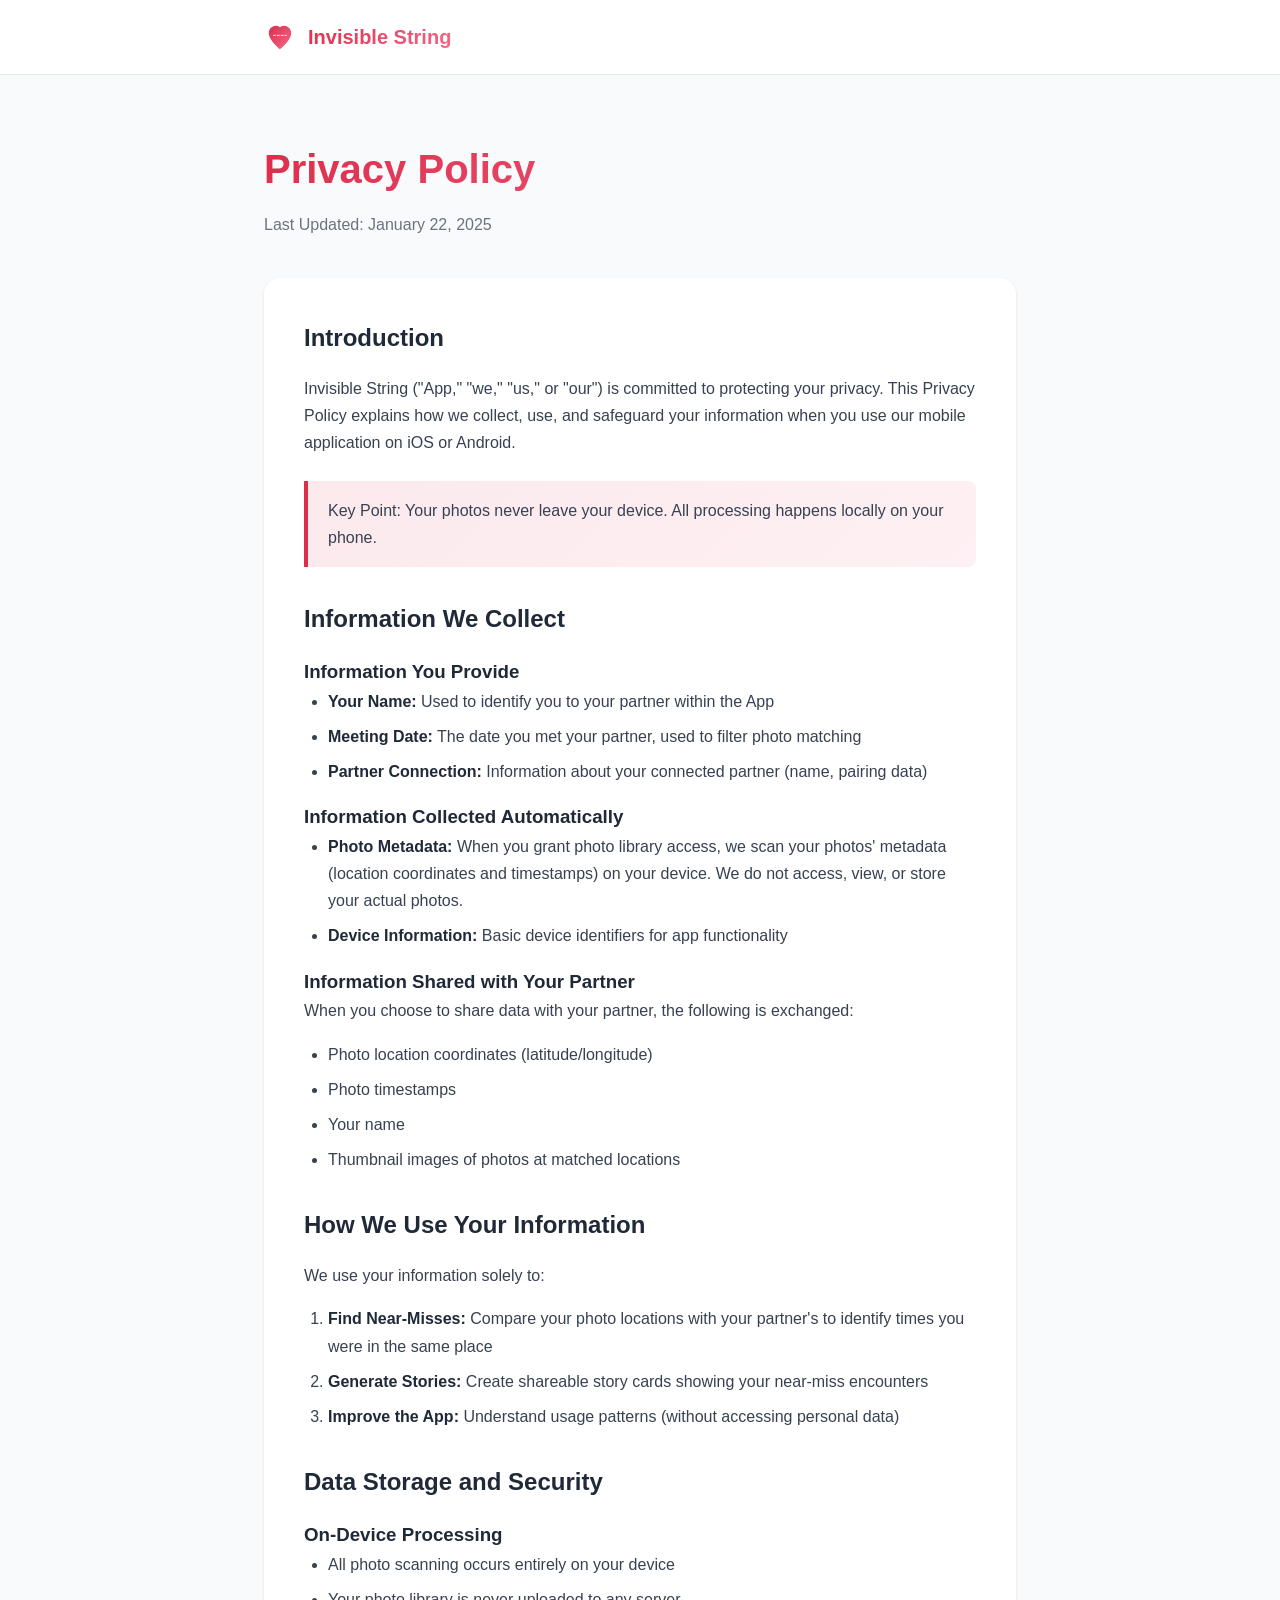
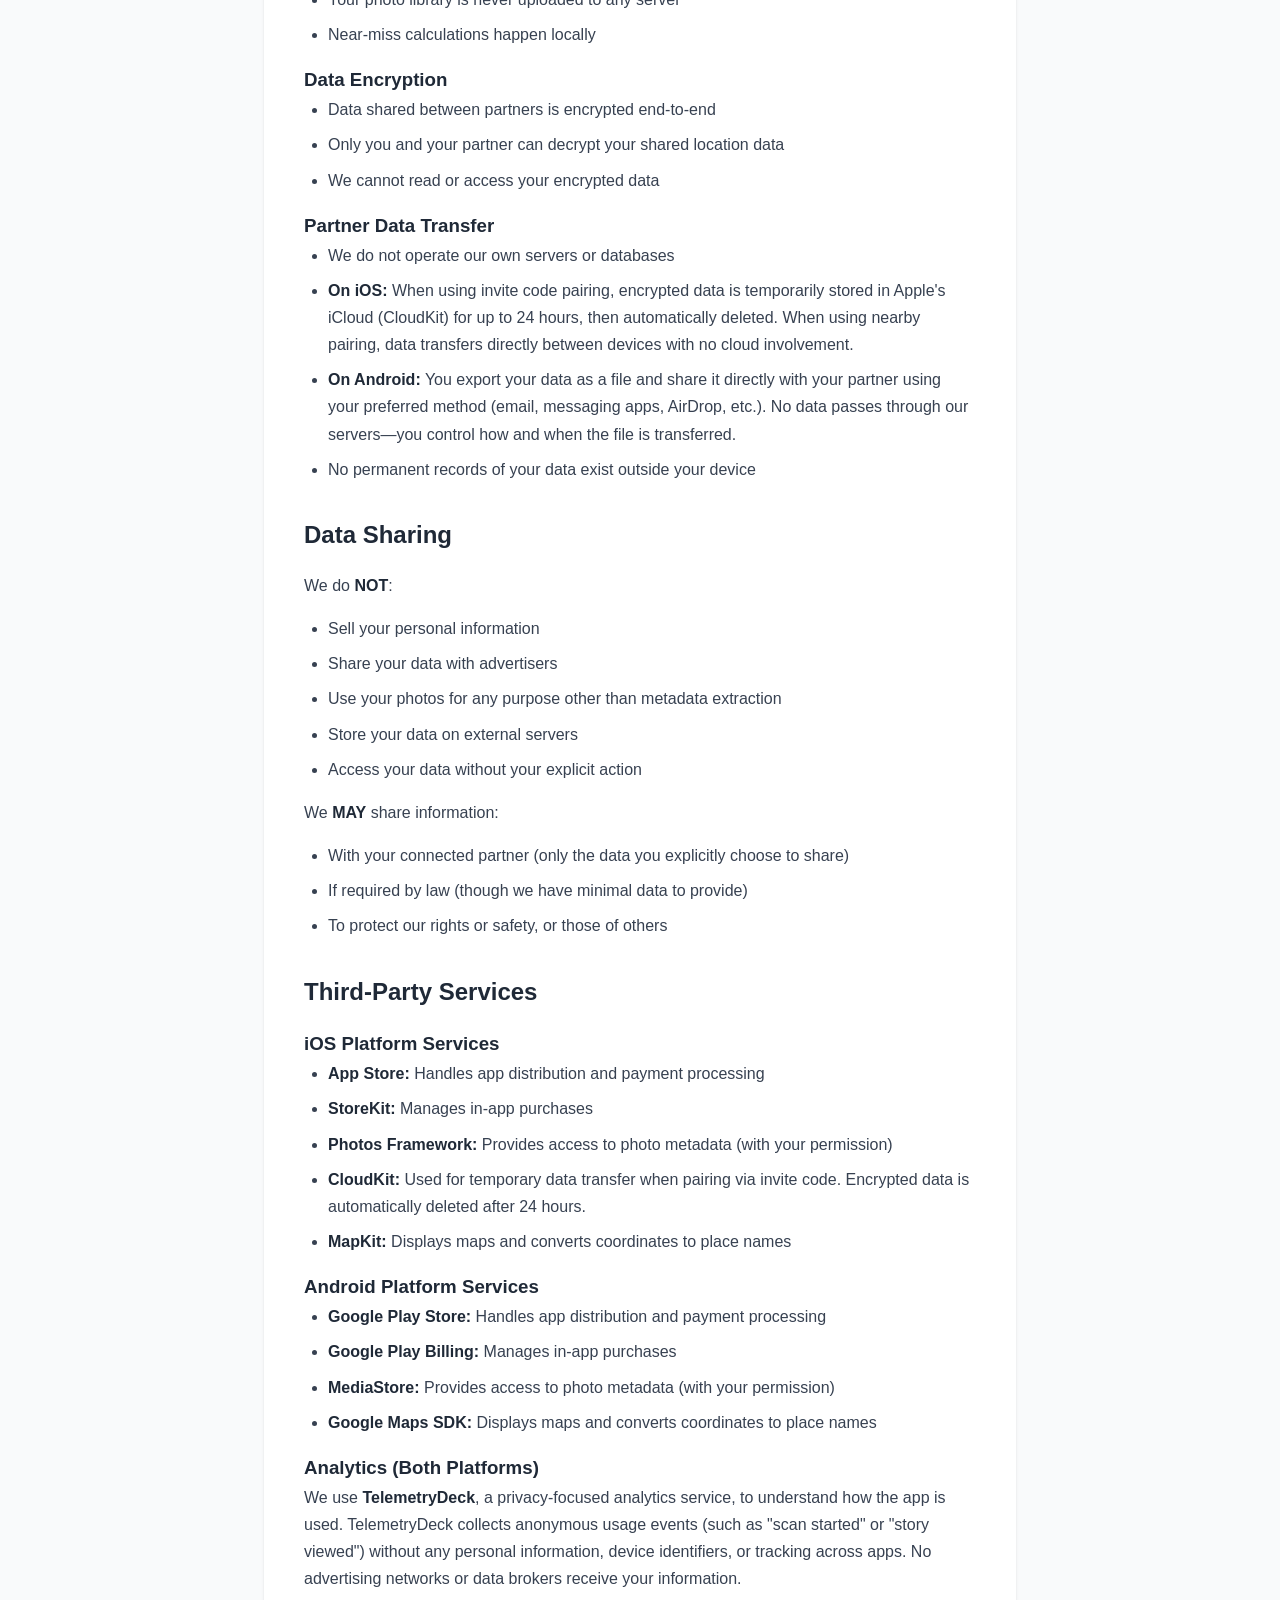
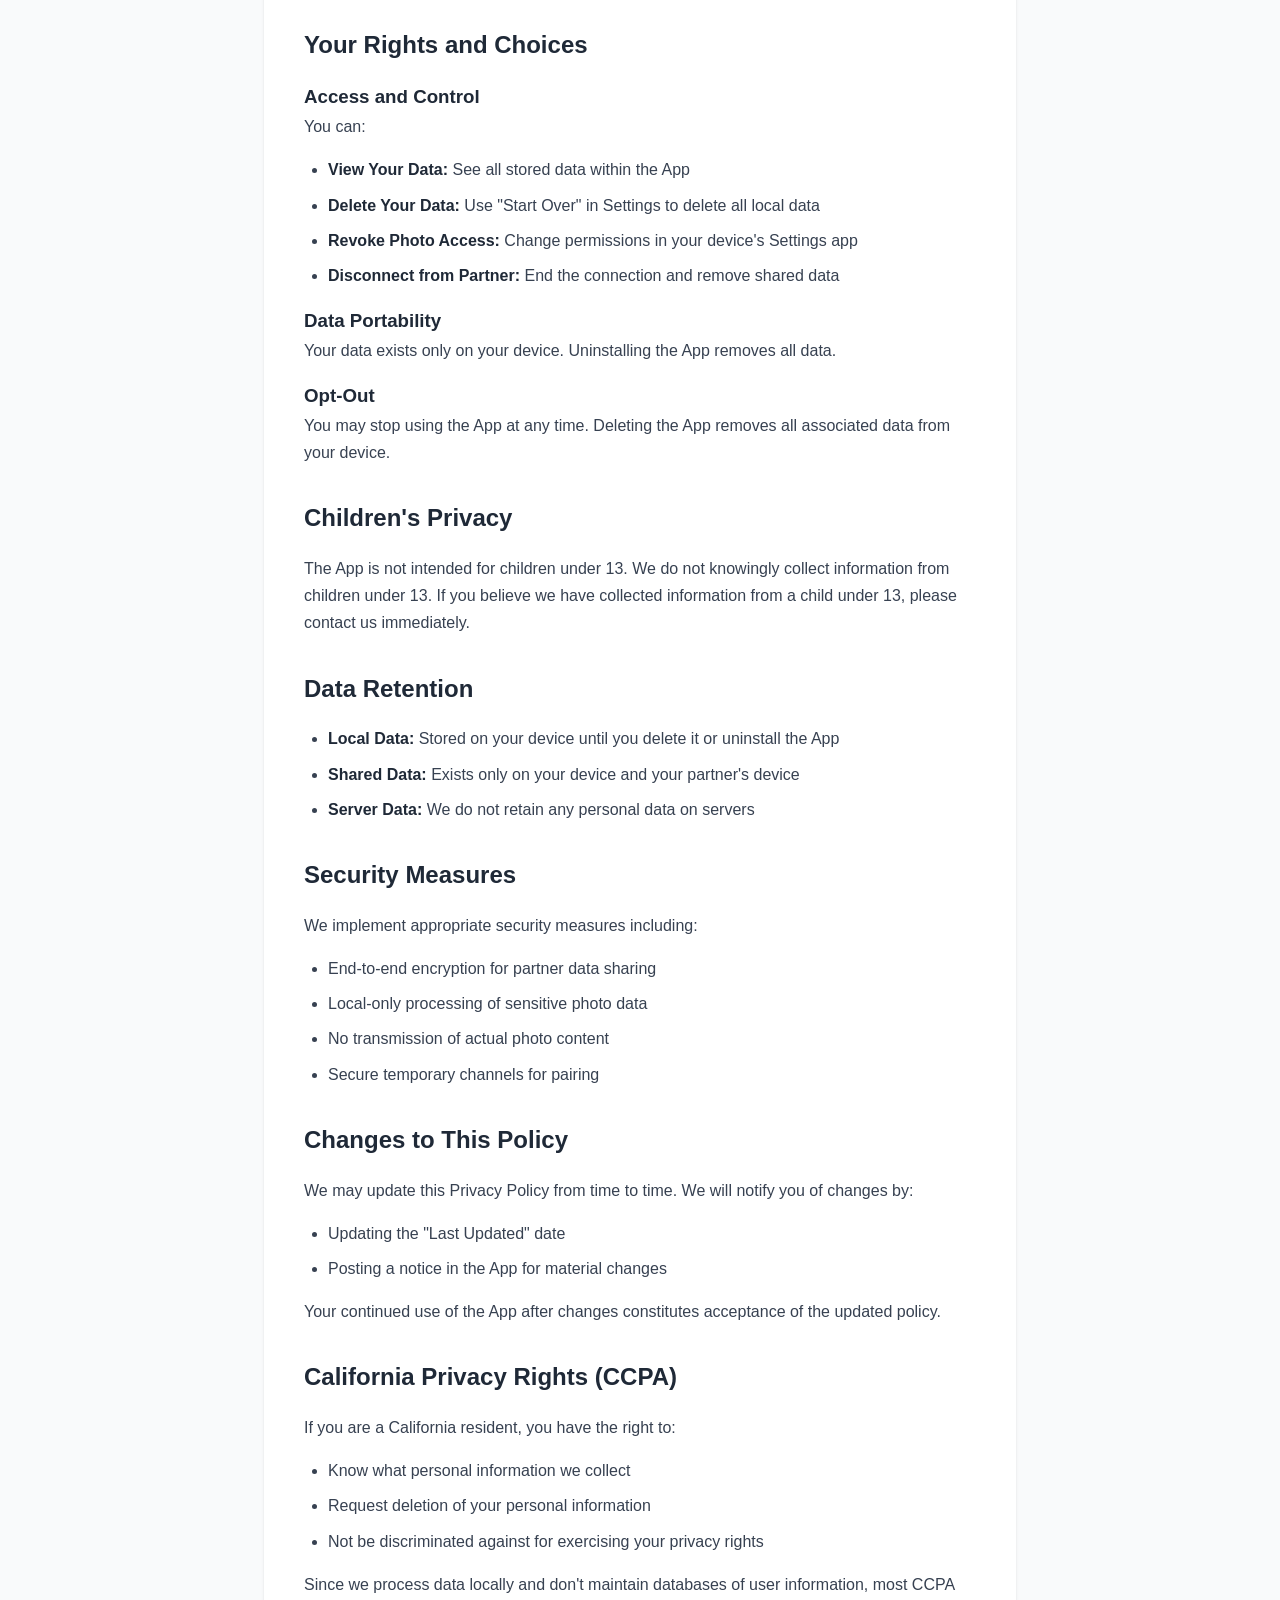
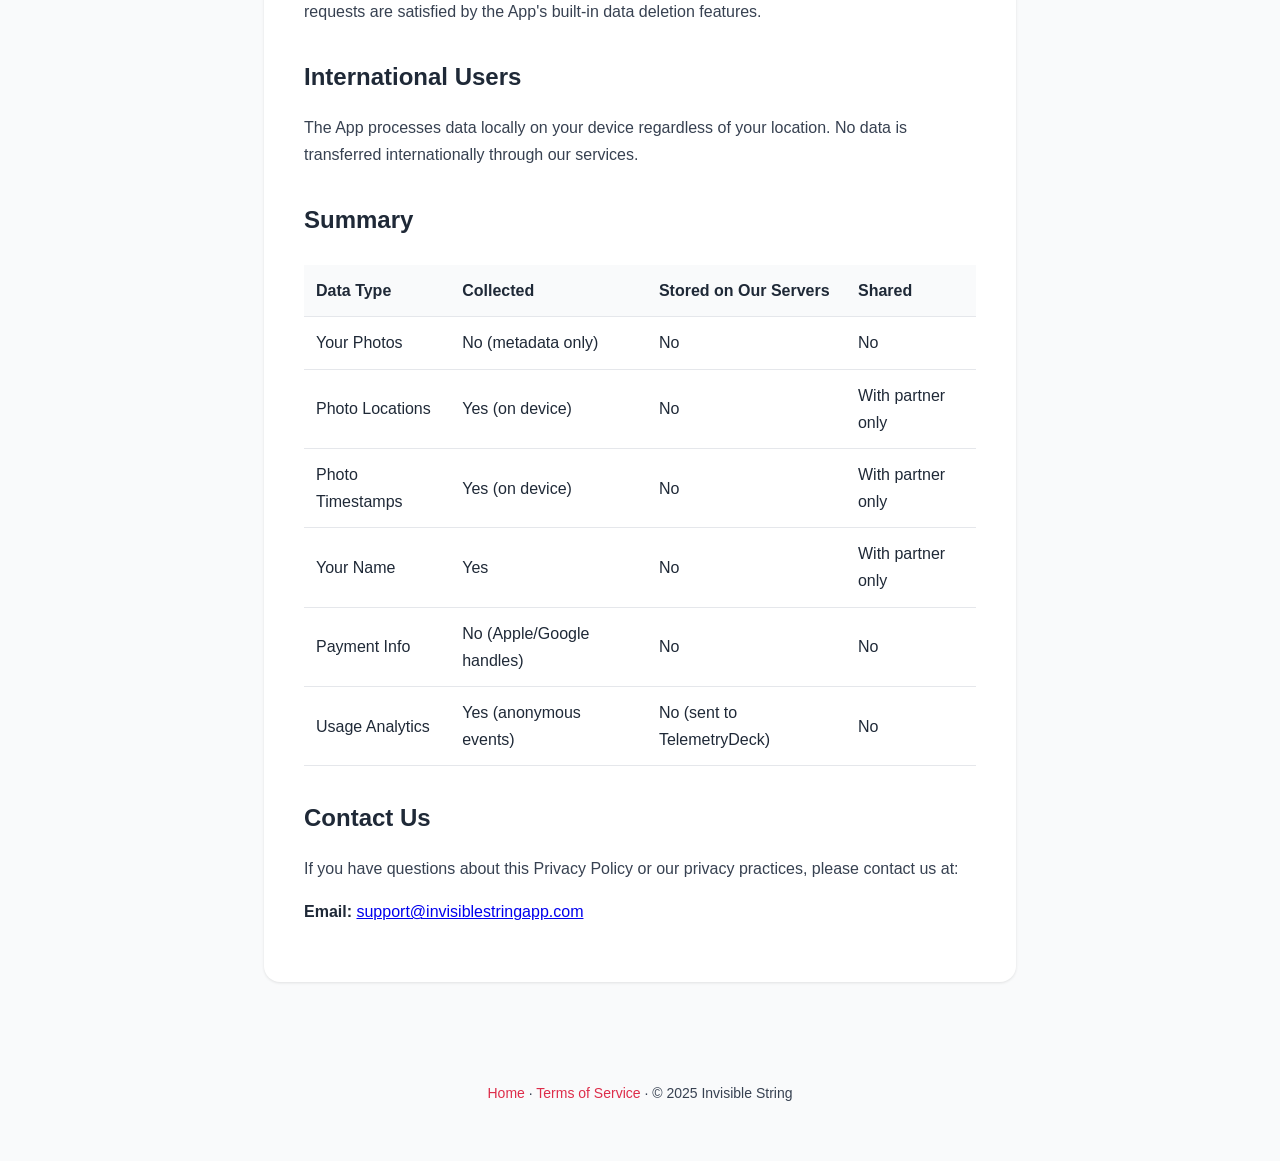
==== privacy.html @ 489c9bea "Update privacy policy with new last updated date and clarify data handling practices for iOS and And" ====
<!DOCTYPE html>
<html lang="en">
<head>
    <meta charset="UTF-8">
    <meta name="viewport" content="width=device-width, initial-scale=1.0">
    <title>Privacy Policy - Invisible String</title>
    <meta name="description" content="Privacy Policy for Invisible String app. Learn how we protect your data.">
    <link rel="icon" type="image/png" href="favicon.png">
    <style>
        :root {
            --raspberry: #dd2d4a;
            --bubblegum: #f26a8d;
            --crushed-berry: #880d1e;
            --pink-mist: #f49cbb;
            --light-cyan: #87DEEA;
            --dark: #1f2937;
        }

        * {
            margin: 0;
            padding: 0;
            box-sizing: border-box;
        }

        body {
            font-family: -apple-system, BlinkMacSystemFont, 'Segoe UI', Roboto, Oxygen, Ubuntu, sans-serif;
            background: #f9fafb;
            color: var(--dark);
            line-height: 1.7;
        }

        .container {
            max-width: 800px;
            margin: 0 auto;
            padding: 0 24px;
        }

        header {
            background: white;
            border-bottom: 1px solid #e5e7eb;
            padding: 20px 0;
        }

        .logo {
            display: flex;
            align-items: center;
            gap: 12px;
            text-decoration: none;
            color: var(--dark);
        }

        .logo-icon {
            width: 32px;
            height: 32px;
        }

        .logo-text {
            font-size: 1.25rem;
            font-weight: 700;
            background: linear-gradient(135deg, var(--raspberry), var(--bubblegum));
            -webkit-background-clip: text;
            -webkit-text-fill-color: transparent;
            background-clip: text;
        }

        main {
            padding: 60px 0;
        }

        h1 {
            font-size: 2.5rem;
            margin-bottom: 8px;
            background: linear-gradient(135deg, var(--raspberry), var(--bubblegum));
            -webkit-background-clip: text;
            -webkit-text-fill-color: transparent;
            background-clip: text;
        }

        .last-updated {
            color: #6b7280;
            margin-bottom: 40px;
        }

        .content {
            background: white;
            border-radius: 16px;
            padding: 40px;
            box-shadow: 0 1px 3px rgba(0,0,0,0.1);
        }

        h2 {
            font-size: 1.5rem;
            margin-top: 32px;
            margin-bottom: 16px;
            color: var(--dark);
        }

        h2:first-child {
            margin-top: 0;
        }

        p {
            margin-bottom: 16px;
            color: #374151;
        }

        ul, ol {
            margin-bottom: 16px;
            padding-left: 24px;
        }

        li {
            margin-bottom: 8px;
            color: #374151;
        }

        strong {
            color: var(--dark);
        }

        .highlight-box {
            background: linear-gradient(135deg, rgba(221, 45, 74, 0.1), rgba(242, 106, 141, 0.1));
            border-left: 4px solid var(--raspberry);
            padding: 16px 20px;
            border-radius: 0 8px 8px 0;
            margin: 24px 0;
        }

        .highlight-box p {
            margin: 0;
            font-weight: 500;
        }

        table {
            width: 100%;
            border-collapse: collapse;
            margin: 24px 0;
        }

        th, td {
            padding: 12px;
            text-align: left;
            border-bottom: 1px solid #e5e7eb;
        }

        th {
            background: #f9fafb;
            font-weight: 600;
        }

        footer {
            padding: 40px 0;
            text-align: center;
            color: #6b7280;
            font-size: 0.875rem;
        }

        footer a {
            color: var(--raspberry);
            text-decoration: none;
        }

        @media (max-width: 768px) {
            h1 {
                font-size: 2rem;
            }

            .content {
                padding: 24px;
            }
        }
    </style>
</head>
<body>
    <header>
        <div class="container">
            <a href="/" class="logo">
                <svg class="logo-icon" viewBox="0 0 100 100" fill="none" xmlns="http://www.w3.org/2000/svg">
                    <defs>
                        <linearGradient id="heartGradient" x1="0%" y1="0%" x2="100%" y2="100%">
                            <stop offset="0%" style="stop-color:#dd2d4a"/>
                            <stop offset="100%" style="stop-color:#f26a8d"/>
                        </linearGradient>
                    </defs>
                    <path d="M50 88C50 88 15 60 15 38C15 24 26 15 38 15C44 15 50 20 50 20C50 20 56 15 62 15C74 15 85 24 85 38C85 60 50 88 50 88Z" fill="url(#heartGradient)"/>
                    <path d="M30 45C30 45 45 45 70 45" stroke="white" stroke-width="3" stroke-linecap="round" stroke-dasharray="6 6"/>
                </svg>
                <span class="logo-text">Invisible String</span>
            </a>
        </div>
    </header>

    <main>
        <div class="container">
            <h1>Privacy Policy</h1>
            <p class="last-updated">Last Updated: January 22, 2025</p>

            <div class="content">
                <h2>Introduction</h2>
                <p>Invisible String ("App," "we," "us," or "our") is committed to protecting your privacy. This Privacy Policy explains how we collect, use, and safeguard your information when you use our mobile application on iOS or Android.</p>

                <div class="highlight-box">
                    <p>Key Point: Your photos never leave your device. All processing happens locally on your phone.</p>
                </div>

                <h2>Information We Collect</h2>

                <h3>Information You Provide</h3>
                <ul>
                    <li><strong>Your Name:</strong> Used to identify you to your partner within the App</li>
                    <li><strong>Meeting Date:</strong> The date you met your partner, used to filter photo matching</li>
                    <li><strong>Partner Connection:</strong> Information about your connected partner (name, pairing data)</li>
                </ul>

                <h3>Information Collected Automatically</h3>
                <ul>
                    <li><strong>Photo Metadata:</strong> When you grant photo library access, we scan your photos' metadata (location coordinates and timestamps) on your device. We do not access, view, or store your actual photos.</li>
                    <li><strong>Device Information:</strong> Basic device identifiers for app functionality</li>
                </ul>

                <h3>Information Shared with Your Partner</h3>
                <p>When you choose to share data with your partner, the following is exchanged:</p>
                <ul>
                    <li>Photo location coordinates (latitude/longitude)</li>
                    <li>Photo timestamps</li>
                    <li>Your name</li>
                    <li>Thumbnail images of photos at matched locations</li>
                </ul>

                <h2>How We Use Your Information</h2>
                <p>We use your information solely to:</p>
                <ol>
                    <li><strong>Find Near-Misses:</strong> Compare your photo locations with your partner's to identify times you were in the same place</li>
                    <li><strong>Generate Stories:</strong> Create shareable story cards showing your near-miss encounters</li>
                    <li><strong>Improve the App:</strong> Understand usage patterns (without accessing personal data)</li>
                </ol>

                <h2>Data Storage and Security</h2>

                <h3>On-Device Processing</h3>
                <ul>
                    <li>All photo scanning occurs entirely on your device</li>
                    <li>Your photo library is never uploaded to any server</li>
                    <li>Near-miss calculations happen locally</li>
                </ul>

                <h3>Data Encryption</h3>
                <ul>
                    <li>Data shared between partners is encrypted end-to-end</li>
                    <li>Only you and your partner can decrypt your shared location data</li>
                    <li>We cannot read or access your encrypted data</li>
                </ul>

                <h3>Partner Data Transfer</h3>
                <ul>
                    <li>We do not operate our own servers or databases</li>
                    <li><strong>On iOS:</strong> When using invite code pairing, encrypted data is temporarily stored in Apple's iCloud (CloudKit) for up to 24 hours, then automatically deleted. When using nearby pairing, data transfers directly between devices with no cloud involvement.</li>
                    <li><strong>On Android:</strong> You export your data as a file and share it directly with your partner using your preferred method (email, messaging apps, AirDrop, etc.). No data passes through our servers—you control how and when the file is transferred.</li>
                    <li>No permanent records of your data exist outside your device</li>
                </ul>

                <h2>Data Sharing</h2>
                <p>We do <strong>NOT</strong>:</p>
                <ul>
                    <li>Sell your personal information</li>
                    <li>Share your data with advertisers</li>
                    <li>Use your photos for any purpose other than metadata extraction</li>
                    <li>Store your data on external servers</li>
                    <li>Access your data without your explicit action</li>
                </ul>

                <p>We <strong>MAY</strong> share information:</p>
                <ul>
                    <li>With your connected partner (only the data you explicitly choose to share)</li>
                    <li>If required by law (though we have minimal data to provide)</li>
                    <li>To protect our rights or safety, or those of others</li>
                </ul>

                <h2>Third-Party Services</h2>

                <h3>iOS Platform Services</h3>
                <ul>
                    <li><strong>App Store:</strong> Handles app distribution and payment processing</li>
                    <li><strong>StoreKit:</strong> Manages in-app purchases</li>
                    <li><strong>Photos Framework:</strong> Provides access to photo metadata (with your permission)</li>
                    <li><strong>CloudKit:</strong> Used for temporary data transfer when pairing via invite code. Encrypted data is automatically deleted after 24 hours.</li>
                    <li><strong>MapKit:</strong> Displays maps and converts coordinates to place names</li>
                </ul>

                <h3>Android Platform Services</h3>
                <ul>
                    <li><strong>Google Play Store:</strong> Handles app distribution and payment processing</li>
                    <li><strong>Google Play Billing:</strong> Manages in-app purchases</li>
                    <li><strong>MediaStore:</strong> Provides access to photo metadata (with your permission)</li>
                    <li><strong>Google Maps SDK:</strong> Displays maps and converts coordinates to place names</li>
                </ul>

                <h3>Analytics (Both Platforms)</h3>
                <p>We use <strong>TelemetryDeck</strong>, a privacy-focused analytics service, to understand how the app is used. TelemetryDeck collects anonymous usage events (such as "scan started" or "story viewed") without any personal information, device identifiers, or tracking across apps. No advertising networks or data brokers receive your information.</p>

                <h2>Your Rights and Choices</h2>

                <h3>Access and Control</h3>
                <p>You can:</p>
                <ul>
                    <li><strong>View Your Data:</strong> See all stored data within the App</li>
                    <li><strong>Delete Your Data:</strong> Use "Start Over" in Settings to delete all local data</li>
                    <li><strong>Revoke Photo Access:</strong> Change permissions in your device's Settings app</li>
                    <li><strong>Disconnect from Partner:</strong> End the connection and remove shared data</li>
                </ul>

                <h3>Data Portability</h3>
                <p>Your data exists only on your device. Uninstalling the App removes all data.</p>

                <h3>Opt-Out</h3>
                <p>You may stop using the App at any time. Deleting the App removes all associated data from your device.</p>

                <h2>Children's Privacy</h2>
                <p>The App is not intended for children under 13. We do not knowingly collect information from children under 13. If you believe we have collected information from a child under 13, please contact us immediately.</p>

                <h2>Data Retention</h2>
                <ul>
                    <li><strong>Local Data:</strong> Stored on your device until you delete it or uninstall the App</li>
                    <li><strong>Shared Data:</strong> Exists only on your device and your partner's device</li>
                    <li><strong>Server Data:</strong> We do not retain any personal data on servers</li>
                </ul>

                <h2>Security Measures</h2>
                <p>We implement appropriate security measures including:</p>
                <ul>
                    <li>End-to-end encryption for partner data sharing</li>
                    <li>Local-only processing of sensitive photo data</li>
                    <li>No transmission of actual photo content</li>
                    <li>Secure temporary channels for pairing</li>
                </ul>

                <h2>Changes to This Policy</h2>
                <p>We may update this Privacy Policy from time to time. We will notify you of changes by:</p>
                <ul>
                    <li>Updating the "Last Updated" date</li>
                    <li>Posting a notice in the App for material changes</li>
                </ul>
                <p>Your continued use of the App after changes constitutes acceptance of the updated policy.</p>

                <h2>California Privacy Rights (CCPA)</h2>
                <p>If you are a California resident, you have the right to:</p>
                <ul>
                    <li>Know what personal information we collect</li>
                    <li>Request deletion of your personal information</li>
                    <li>Not be discriminated against for exercising your privacy rights</li>
                </ul>
                <p>Since we process data locally and don't maintain databases of user information, most CCPA requests are satisfied by the App's built-in data deletion features.</p>

                <h2>International Users</h2>
                <p>The App processes data locally on your device regardless of your location. No data is transferred internationally through our services.</p>

                <h2>Summary</h2>
                <table>
                    <thead>
                        <tr>
                            <th>Data Type</th>
                            <th>Collected</th>
                            <th>Stored on Our Servers</th>
                            <th>Shared</th>
                        </tr>
                    </thead>
                    <tbody>
                        <tr>
                            <td>Your Photos</td>
                            <td>No (metadata only)</td>
                            <td>No</td>
                            <td>No</td>
                        </tr>
                        <tr>
                            <td>Photo Locations</td>
                            <td>Yes (on device)</td>
                            <td>No</td>
                            <td>With partner only</td>
                        </tr>
                        <tr>
                            <td>Photo Timestamps</td>
                            <td>Yes (on device)</td>
                            <td>No</td>
                            <td>With partner only</td>
                        </tr>
                        <tr>
                            <td>Your Name</td>
                            <td>Yes</td>
                            <td>No</td>
                            <td>With partner only</td>
                        </tr>
                        <tr>
                            <td>Payment Info</td>
                            <td>No (Apple/Google handles)</td>
                            <td>No</td>
                            <td>No</td>
                        </tr>
                        <tr>
                            <td>Usage Analytics</td>
                            <td>Yes (anonymous events)</td>
                            <td>No (sent to TelemetryDeck)</td>
                            <td>No</td>
                        </tr>
                    </tbody>
                </table>

                <h2>Contact Us</h2>
                <p>If you have questions about this Privacy Policy or our privacy practices, please contact us at:</p>
                <p><strong>Email:</strong> <a href="mailto:support@invisiblestringapp.com">support@invisiblestringapp.com</a></p>
            </div>
        </div>
    </main>

    <footer>
        <div class="container">
            <p><a href="/">Home</a> &middot; <a href="terms.html">Terms of Service</a> &middot; &copy; 2025 Invisible String</p>
        </div>
    </footer>
</body>
</html>
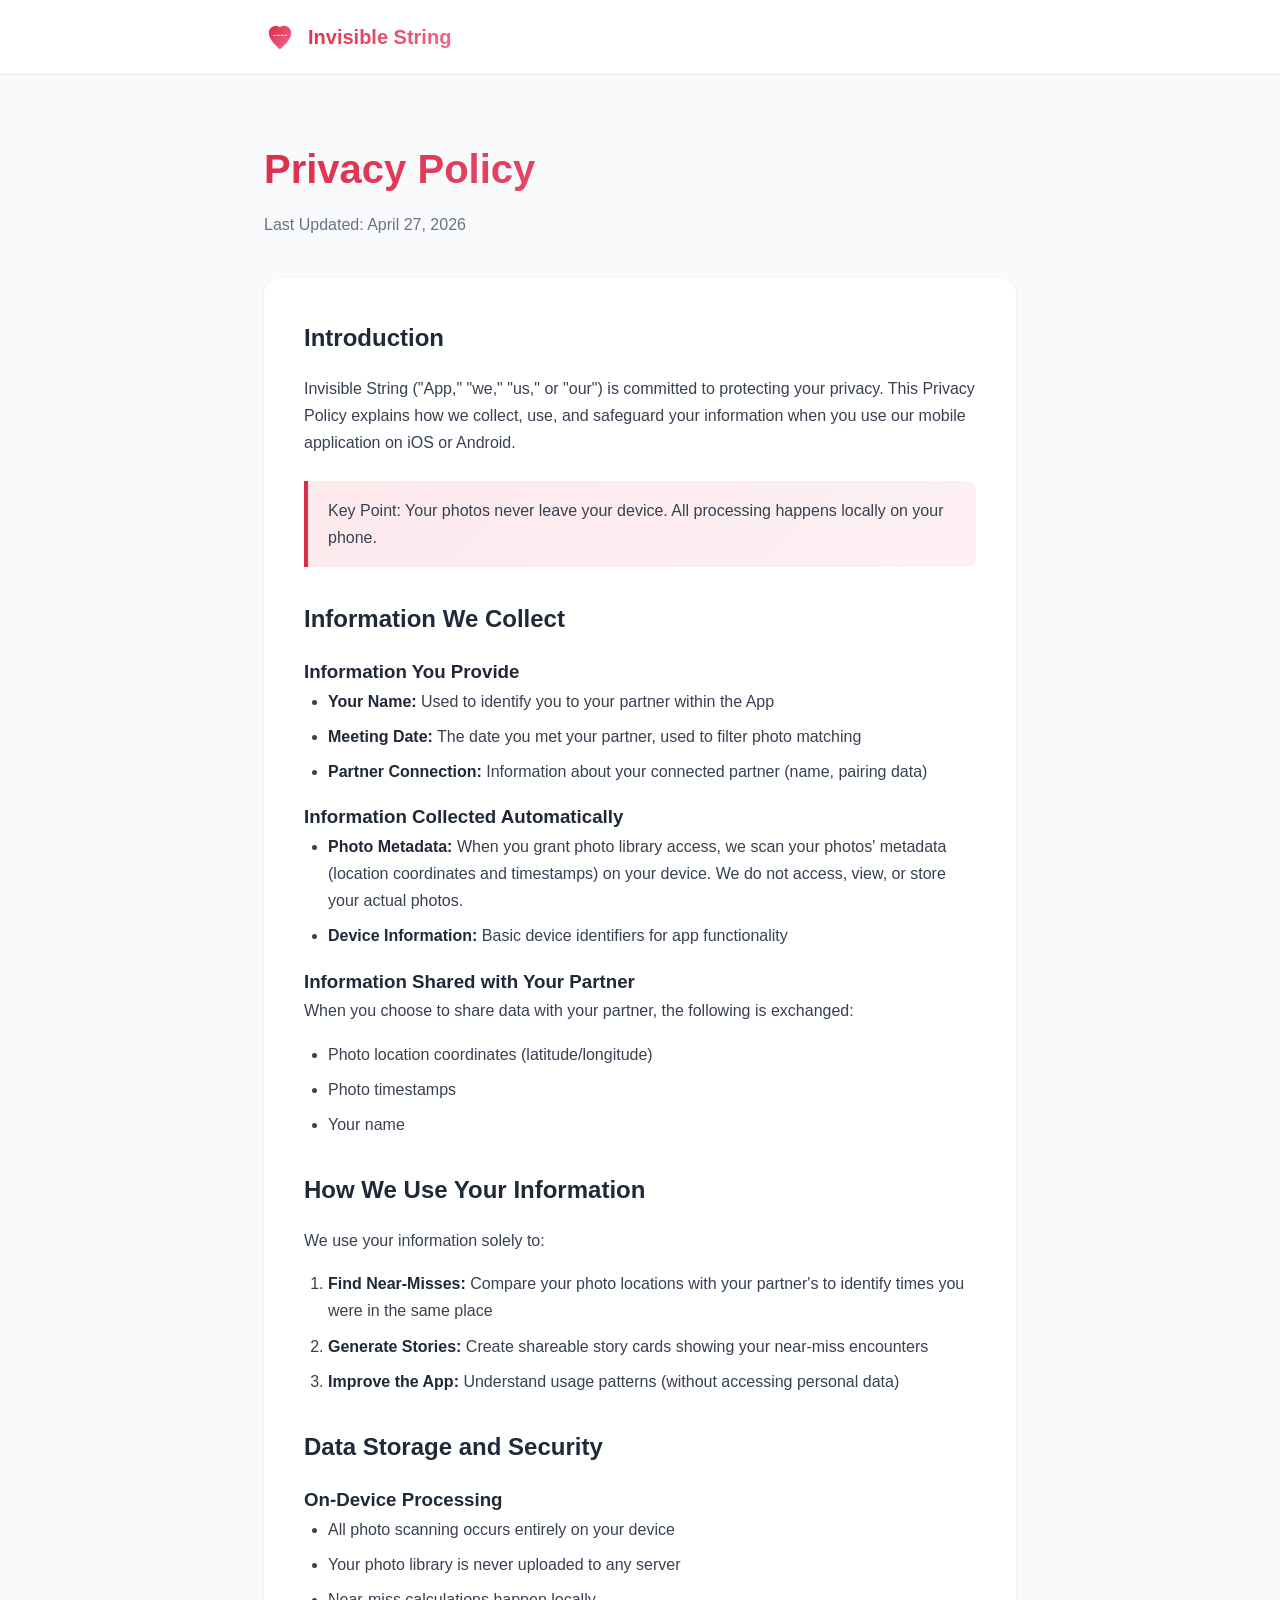
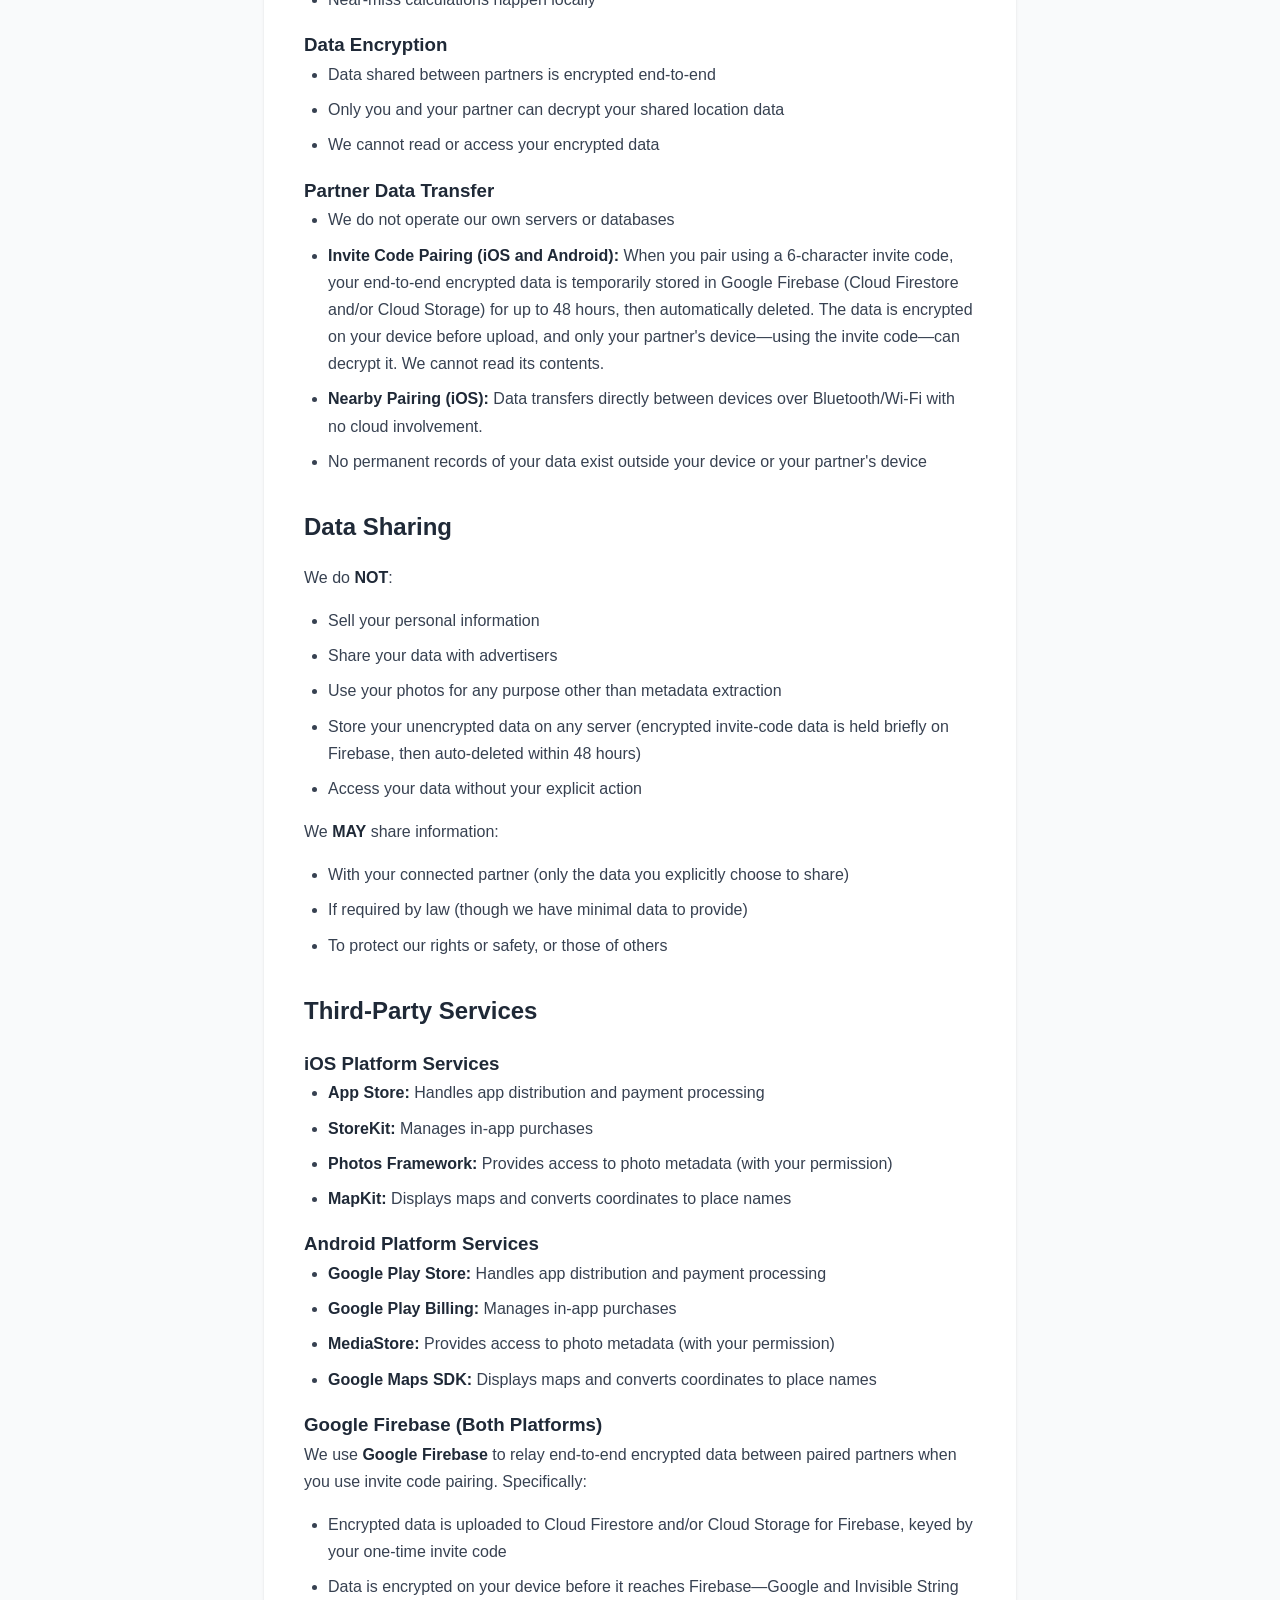
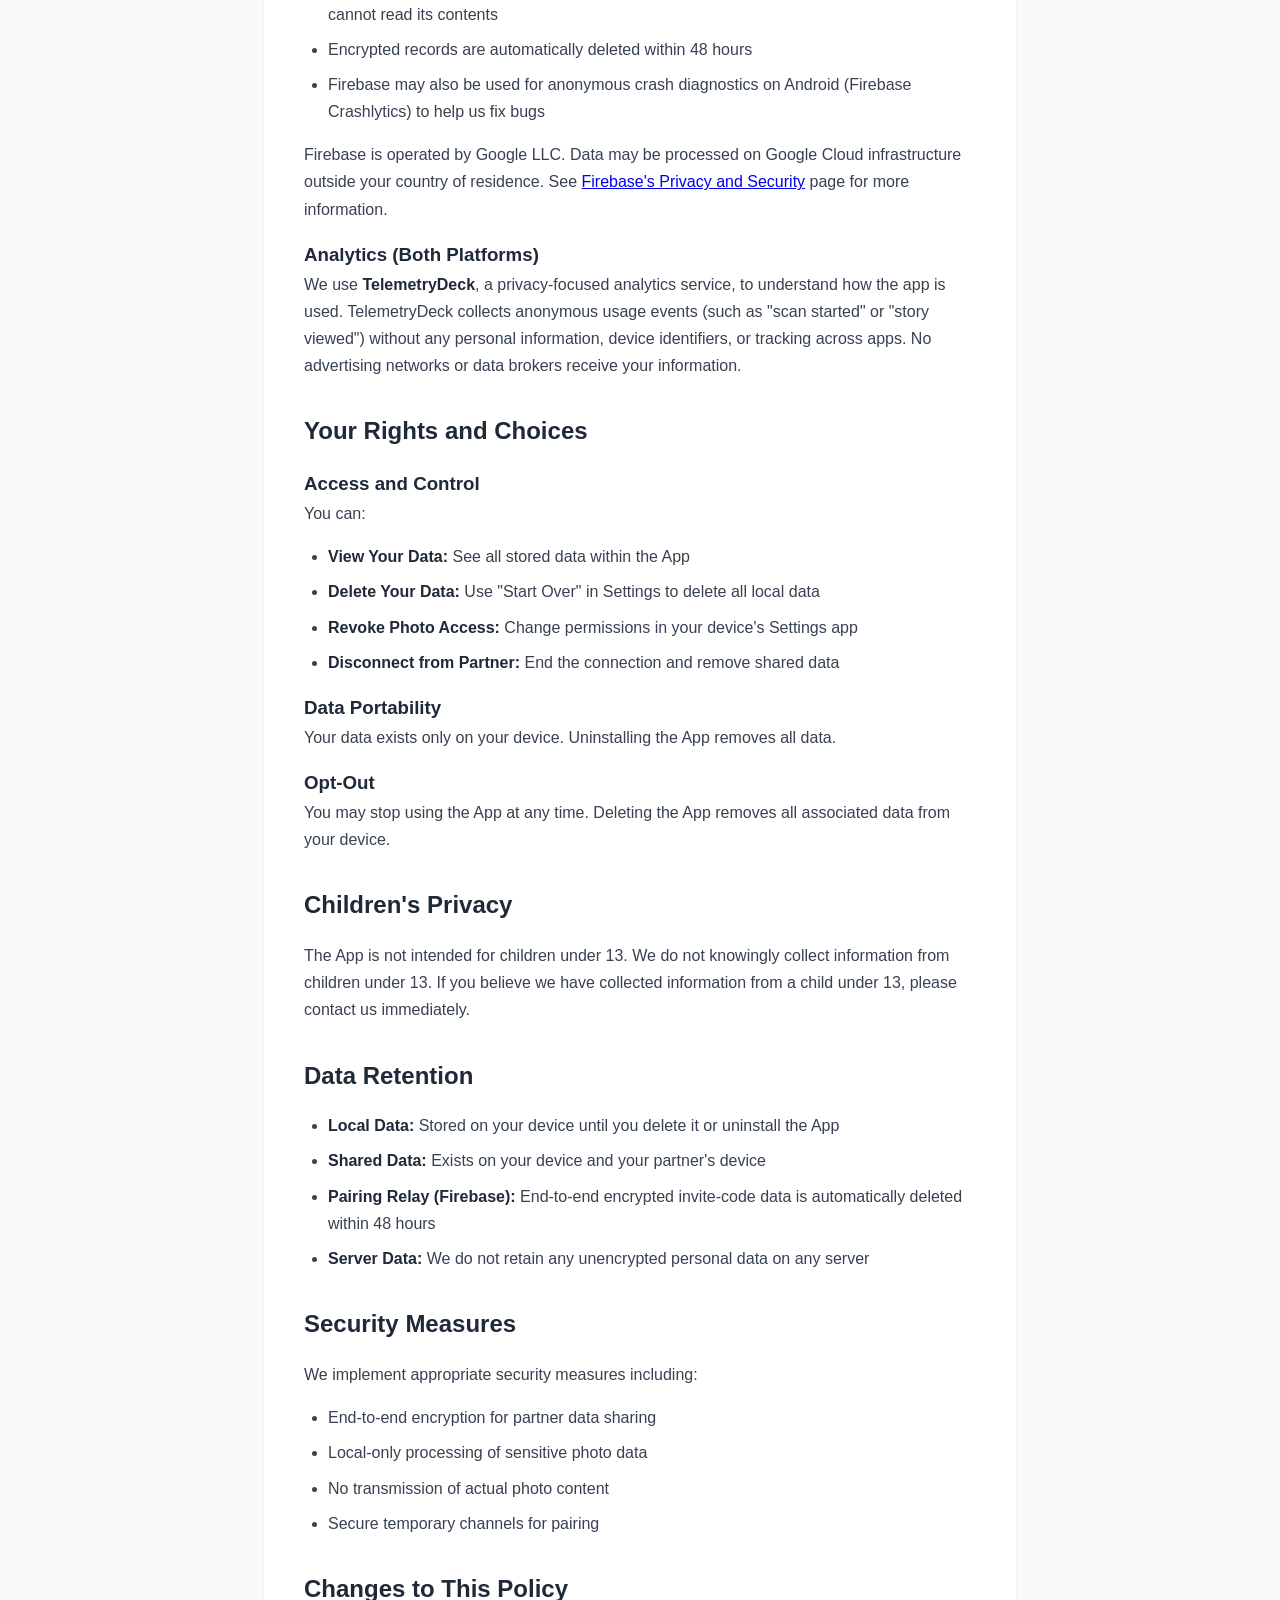
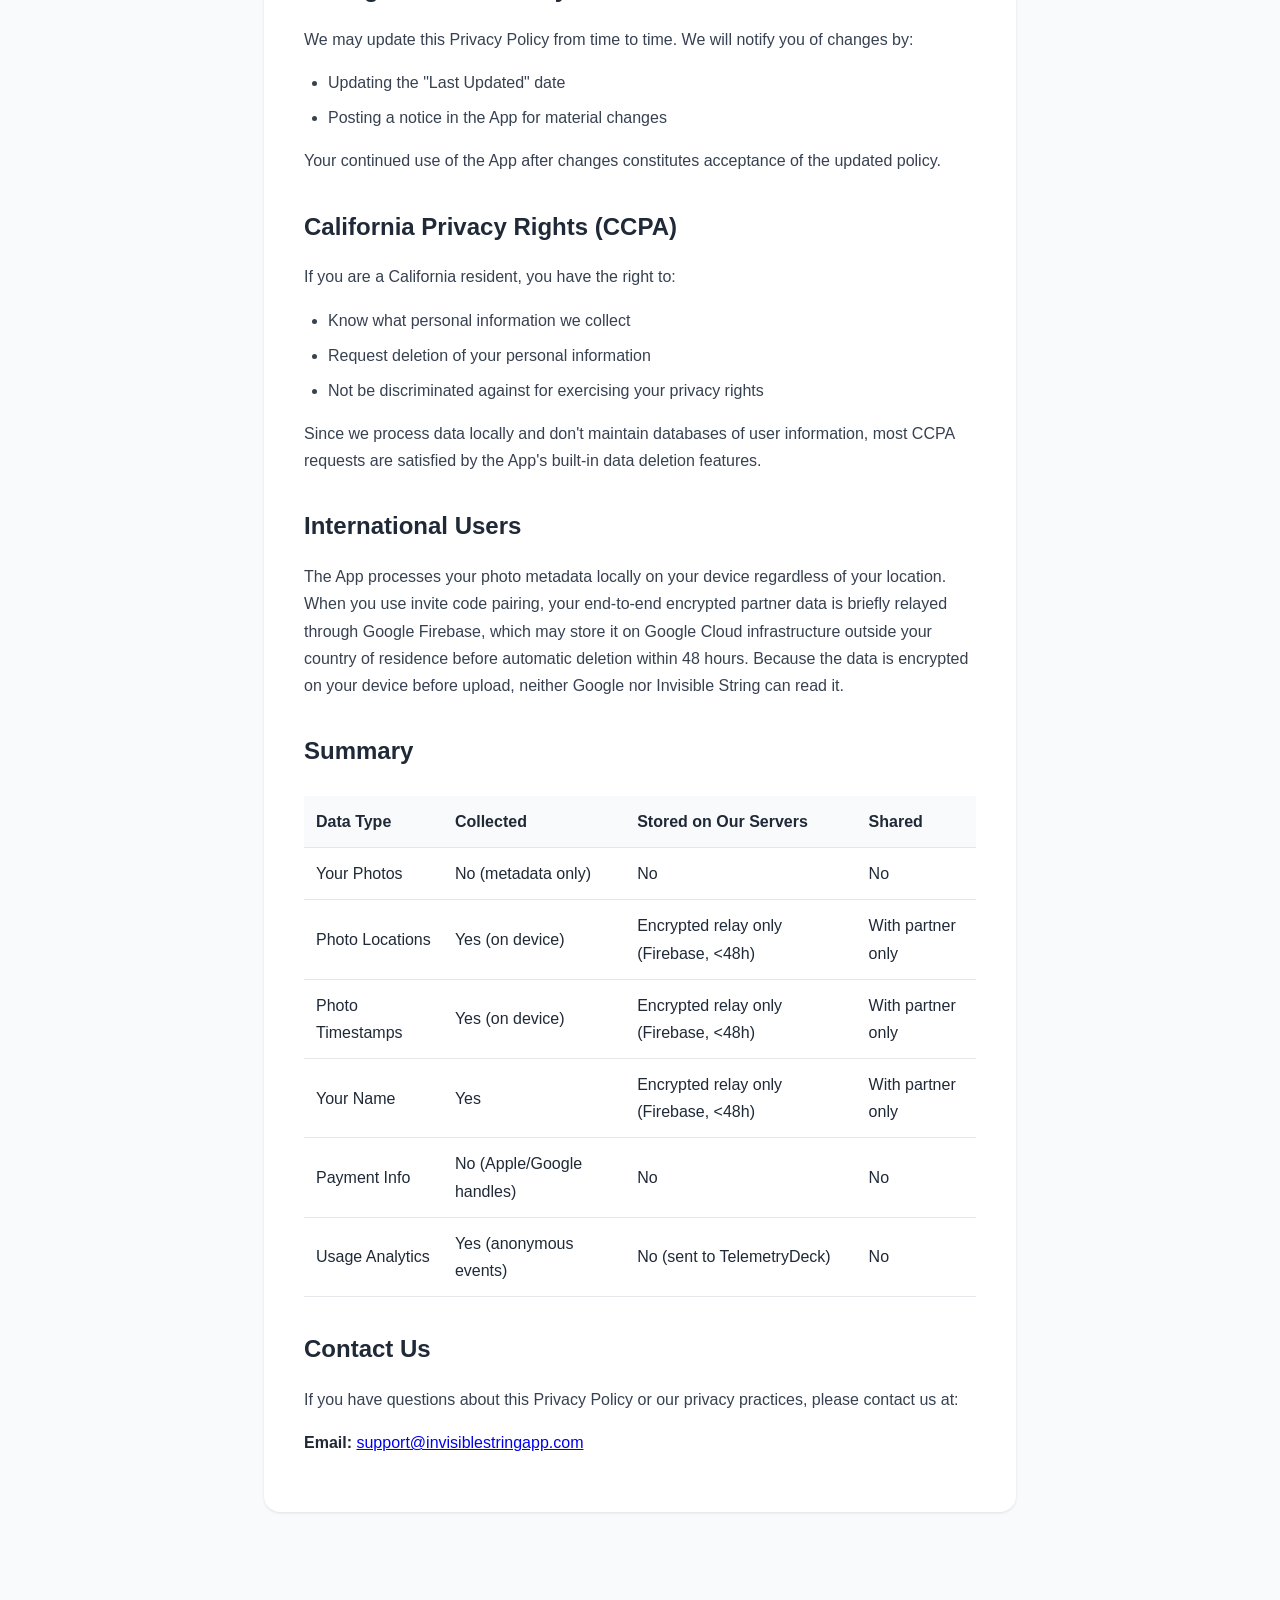
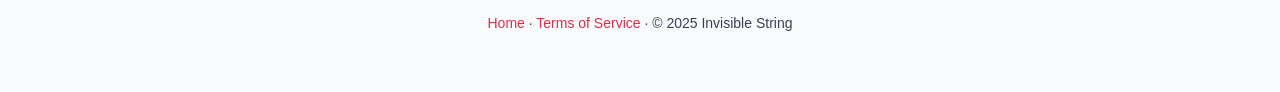
==== commit a039afdd: "Switch pairing relay to Firebase, add section anchors to terms Privacy and terms now describe the iC" ====
--- a/privacy.html
+++ b/privacy.html
@@ -193,7 +193,7 @@
     <main>
         <div class="container">
             <h1>Privacy Policy</h1>
-            <p class="last-updated">Last Updated: January 22, 2025</p>
+            <p class="last-updated">Last Updated: April 27, 2026</p>
 
             <div class="content">
                 <h2>Introduction</h2>
@@ -224,7 +224,6 @@
                     <li>Photo location coordinates (latitude/longitude)</li>
                     <li>Photo timestamps</li>
                     <li>Your name</li>
-                    <li>Thumbnail images of photos at matched locations</li>
                 </ul>
 
                 <h2>How We Use Your Information</h2>
@@ -254,9 +253,9 @@
                 <h3>Partner Data Transfer</h3>
                 <ul>
                     <li>We do not operate our own servers or databases</li>
-                    <li><strong>On iOS:</strong> When using invite code pairing, encrypted data is temporarily stored in Apple's iCloud (CloudKit) for up to 24 hours, then automatically deleted. When using nearby pairing, data transfers directly between devices with no cloud involvement.</li>
-                    <li><strong>On Android:</strong> You export your data as a file and share it directly with your partner using your preferred method (email, messaging apps, AirDrop, etc.). No data passes through our servers—you control how and when the file is transferred.</li>
-                    <li>No permanent records of your data exist outside your device</li>
+                    <li><strong>Invite Code Pairing (iOS and Android):</strong> When you pair using a 6-character invite code, your end-to-end encrypted data is temporarily stored in Google Firebase (Cloud Firestore and/or Cloud Storage) for up to 48 hours, then automatically deleted. The data is encrypted on your device before upload, and only your partner's device—using the invite code—can decrypt it. We cannot read its contents.</li>
+                    <li><strong>Nearby Pairing (iOS):</strong> Data transfers directly between devices over Bluetooth/Wi-Fi with no cloud involvement.</li>
+                    <li>No permanent records of your data exist outside your device or your partner's device</li>
                 </ul>
 
                 <h2>Data Sharing</h2>
@@ -265,7 +264,7 @@
                     <li>Sell your personal information</li>
                     <li>Share your data with advertisers</li>
                     <li>Use your photos for any purpose other than metadata extraction</li>
-                    <li>Store your data on external servers</li>
+                    <li>Store your unencrypted data on any server (encrypted invite-code data is held briefly on Firebase, then auto-deleted within 48 hours)</li>
                     <li>Access your data without your explicit action</li>
                 </ul>
 
@@ -283,7 +282,6 @@
                     <li><strong>App Store:</strong> Handles app distribution and payment processing</li>
                     <li><strong>StoreKit:</strong> Manages in-app purchases</li>
                     <li><strong>Photos Framework:</strong> Provides access to photo metadata (with your permission)</li>
-                    <li><strong>CloudKit:</strong> Used for temporary data transfer when pairing via invite code. Encrypted data is automatically deleted after 24 hours.</li>
                     <li><strong>MapKit:</strong> Displays maps and converts coordinates to place names</li>
                 </ul>
 
@@ -295,6 +293,16 @@
                     <li><strong>Google Maps SDK:</strong> Displays maps and converts coordinates to place names</li>
                 </ul>
 
+                <h3>Google Firebase (Both Platforms)</h3>
+                <p>We use <strong>Google Firebase</strong> to relay end-to-end encrypted data between paired partners when you use invite code pairing. Specifically:</p>
+                <ul>
+                    <li>Encrypted data is uploaded to Cloud Firestore and/or Cloud Storage for Firebase, keyed by your one-time invite code</li>
+                    <li>Data is encrypted on your device before it reaches Firebase—Google and Invisible String cannot read its contents</li>
+                    <li>Encrypted records are automatically deleted within 48 hours</li>
+                    <li>Firebase may also be used for anonymous crash diagnostics on Android (Firebase Crashlytics) to help us fix bugs</li>
+                </ul>
+                <p>Firebase is operated by Google LLC. Data may be processed on Google Cloud infrastructure outside your country of residence. See <a href="https://firebase.google.com/support/privacy" target="_blank" rel="noopener">Firebase's Privacy and Security</a> page for more information.</p>
+
                 <h3>Analytics (Both Platforms)</h3>
                 <p>We use <strong>TelemetryDeck</strong>, a privacy-focused analytics service, to understand how the app is used. TelemetryDeck collects anonymous usage events (such as "scan started" or "story viewed") without any personal information, device identifiers, or tracking across apps. No advertising networks or data brokers receive your information.</p>
 
@@ -321,8 +329,9 @@
                 <h2>Data Retention</h2>
                 <ul>
                     <li><strong>Local Data:</strong> Stored on your device until you delete it or uninstall the App</li>
-                    <li><strong>Shared Data:</strong> Exists only on your device and your partner's device</li>
-                    <li><strong>Server Data:</strong> We do not retain any personal data on servers</li>
+                    <li><strong>Shared Data:</strong> Exists on your device and your partner's device</li>
+                    <li><strong>Pairing Relay (Firebase):</strong> End-to-end encrypted invite-code data is automatically deleted within 48 hours</li>
+                    <li><strong>Server Data:</strong> We do not retain any unencrypted personal data on any server</li>
                 </ul>
 
                 <h2>Security Measures</h2>
@@ -352,7 +361,7 @@
                 <p>Since we process data locally and don't maintain databases of user information, most CCPA requests are satisfied by the App's built-in data deletion features.</p>
 
                 <h2>International Users</h2>
-                <p>The App processes data locally on your device regardless of your location. No data is transferred internationally through our services.</p>
+                <p>The App processes your photo metadata locally on your device regardless of your location. When you use invite code pairing, your end-to-end encrypted partner data is briefly relayed through Google Firebase, which may store it on Google Cloud infrastructure outside your country of residence before automatic deletion within 48 hours. Because the data is encrypted on your device before upload, neither Google nor Invisible String can read it.</p>
 
                 <h2>Summary</h2>
                 <table>
@@ -374,19 +383,19 @@
                         <tr>
                             <td>Photo Locations</td>
                             <td>Yes (on device)</td>
-                            <td>No</td>
+                            <td>Encrypted relay only (Firebase, &lt;48h)</td>
                             <td>With partner only</td>
                         </tr>
                         <tr>
                             <td>Photo Timestamps</td>
                             <td>Yes (on device)</td>
-                            <td>No</td>
+                            <td>Encrypted relay only (Firebase, &lt;48h)</td>
                             <td>With partner only</td>
                         </tr>
                         <tr>
                             <td>Your Name</td>
                             <td>Yes</td>
-                            <td>No</td>
+                            <td>Encrypted relay only (Firebase, &lt;48h)</td>
                             <td>With partner only</td>
                         </tr>
                         <tr>
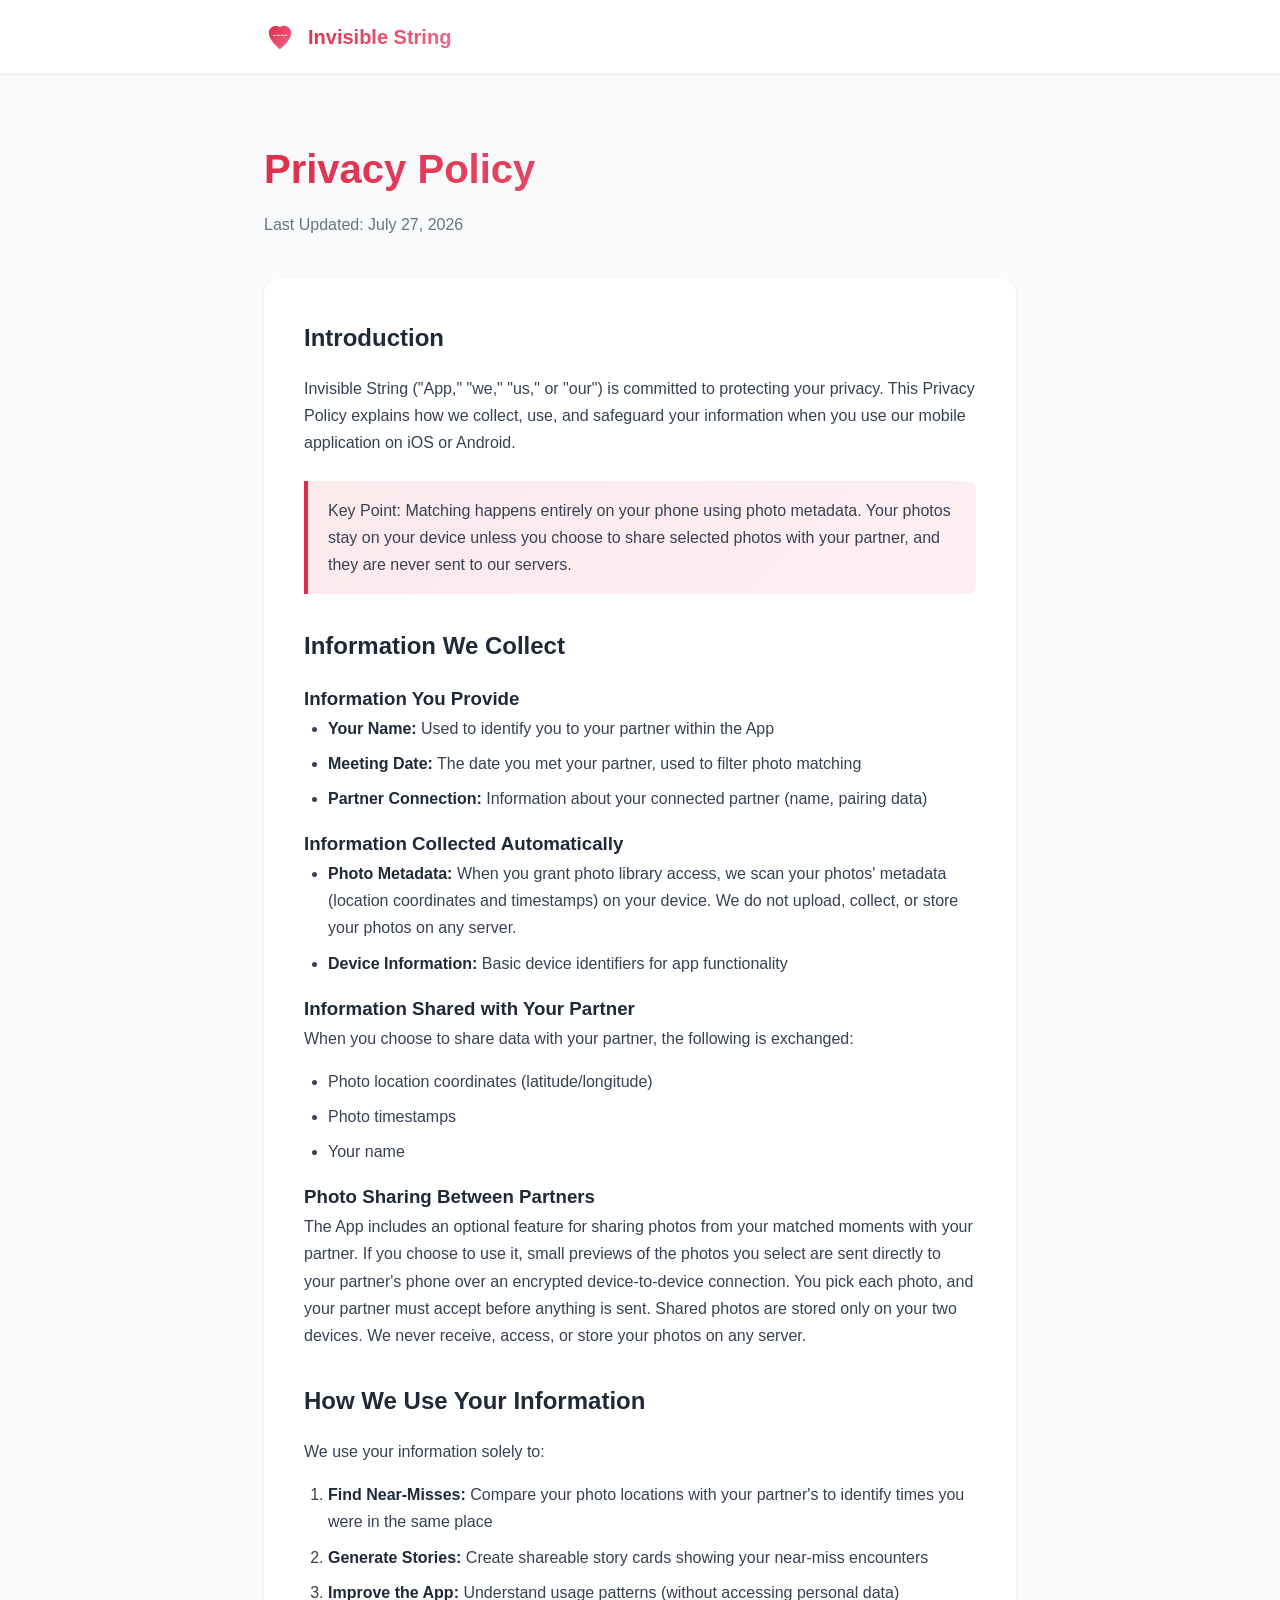
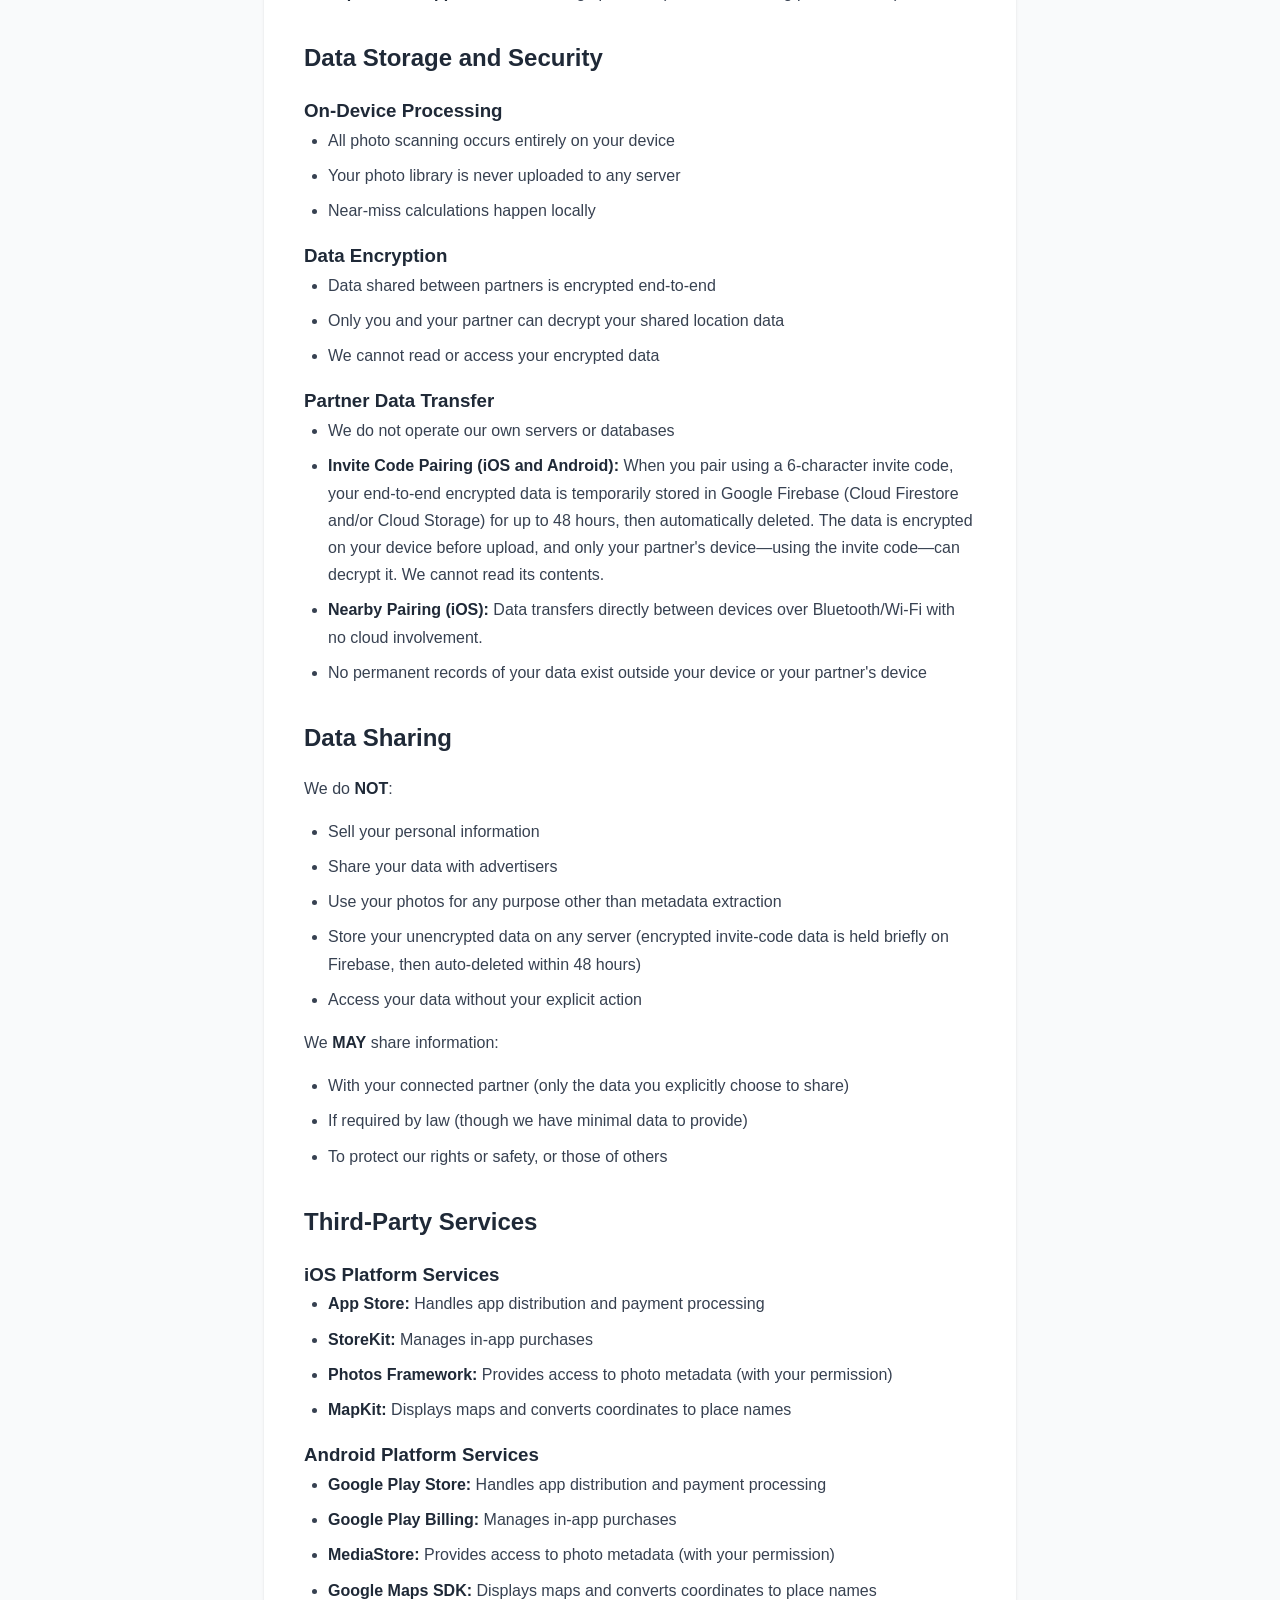
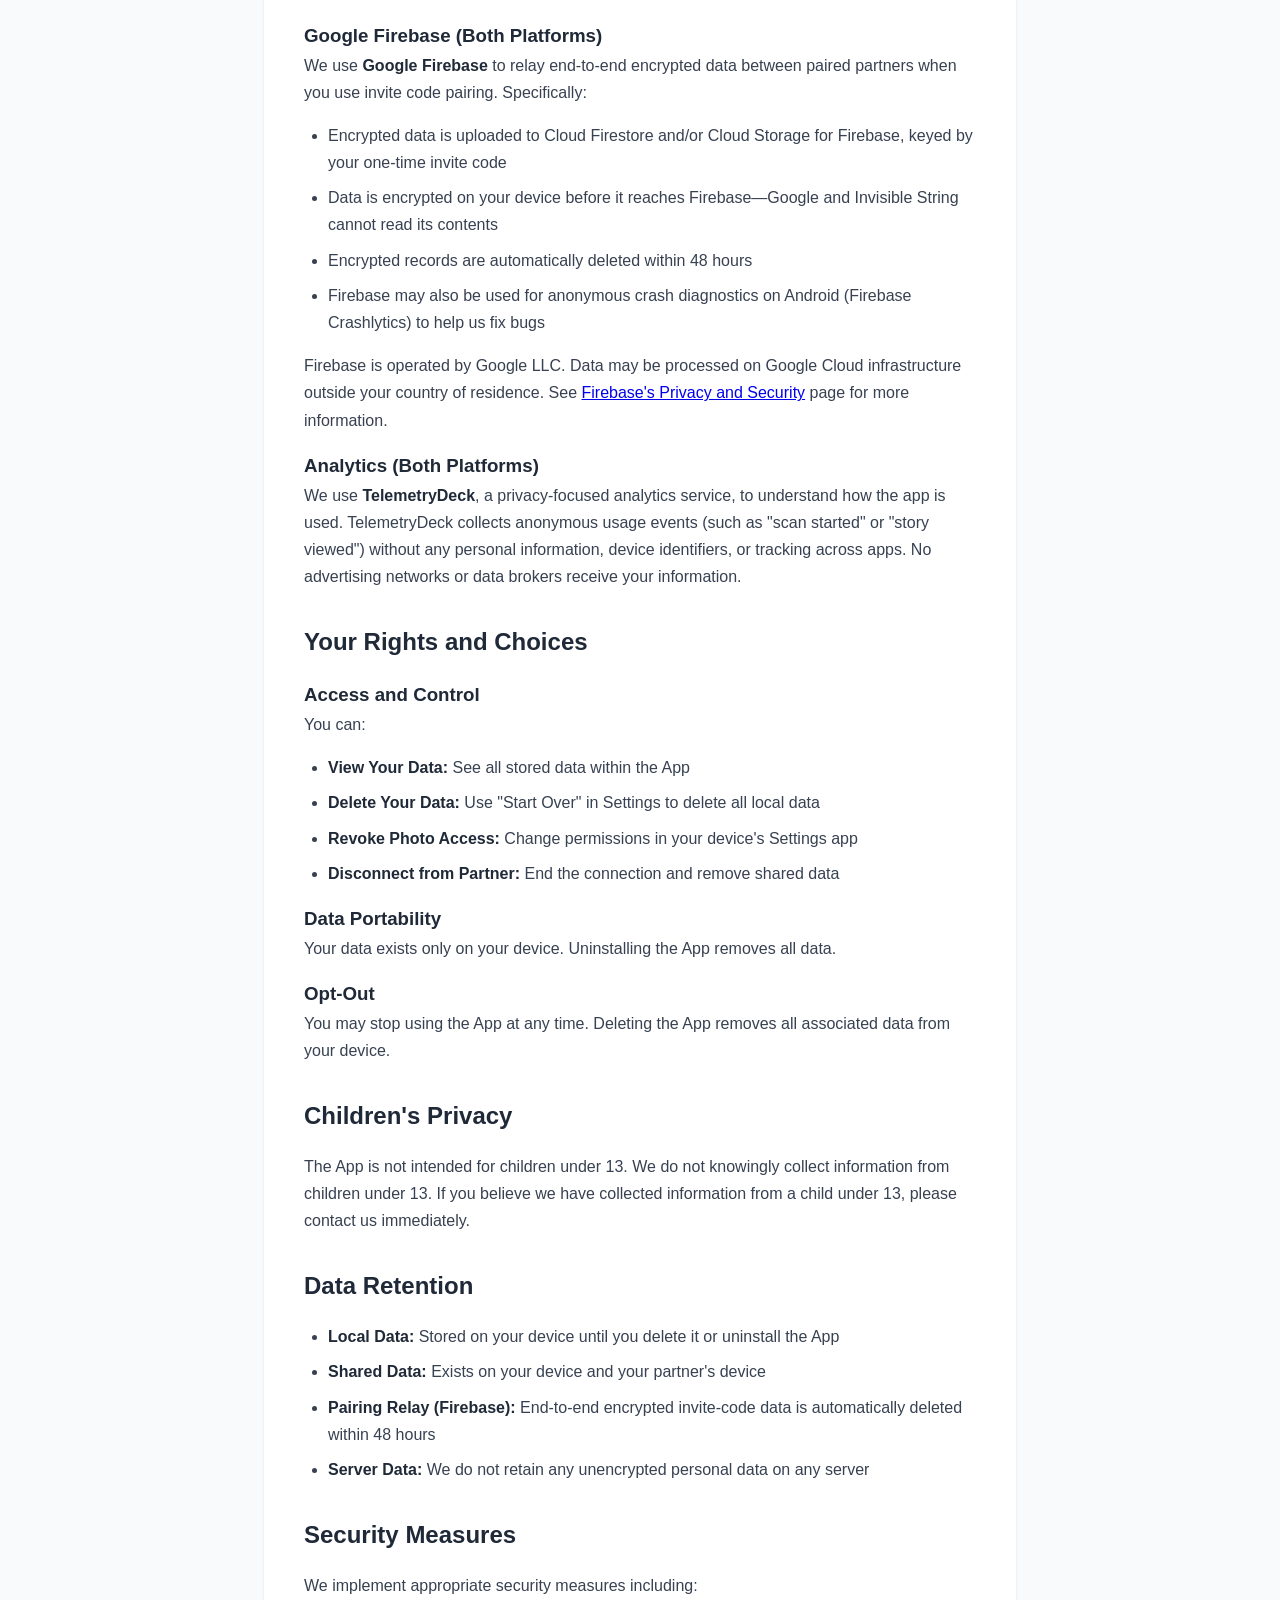
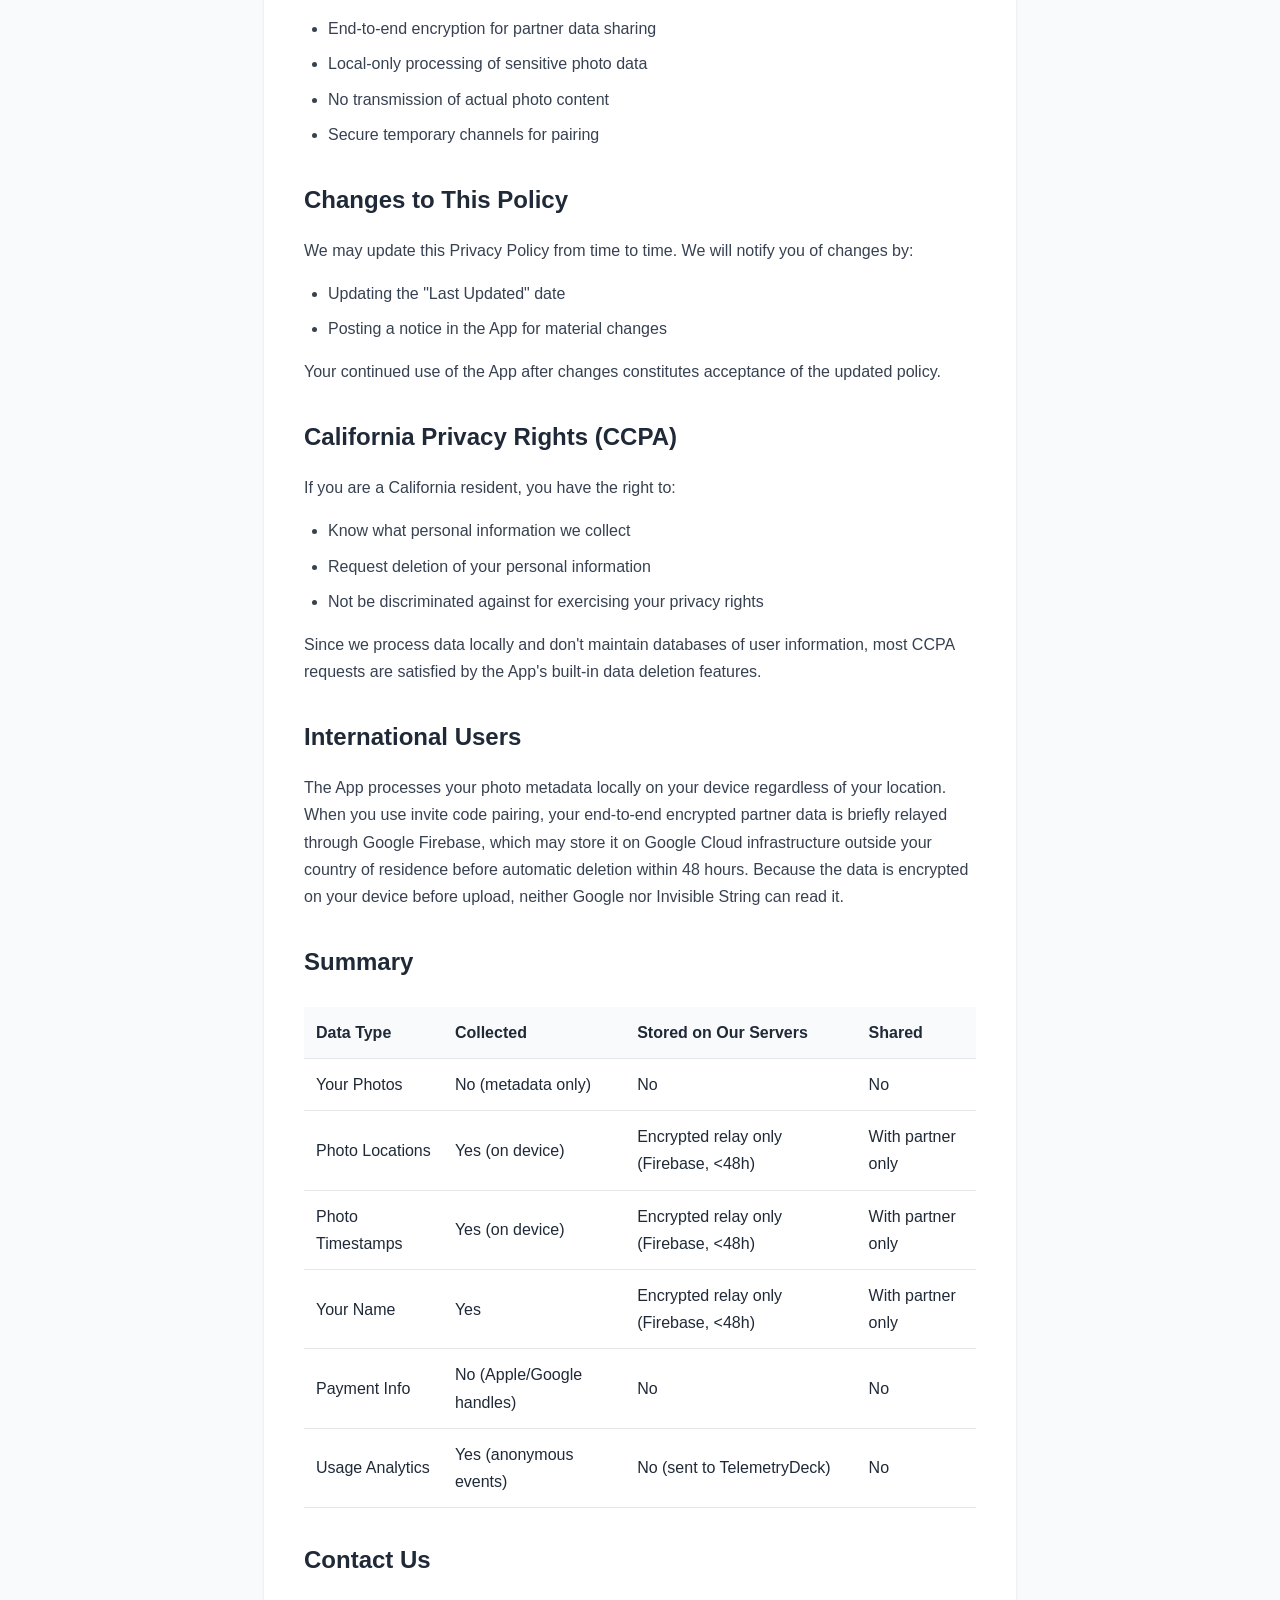
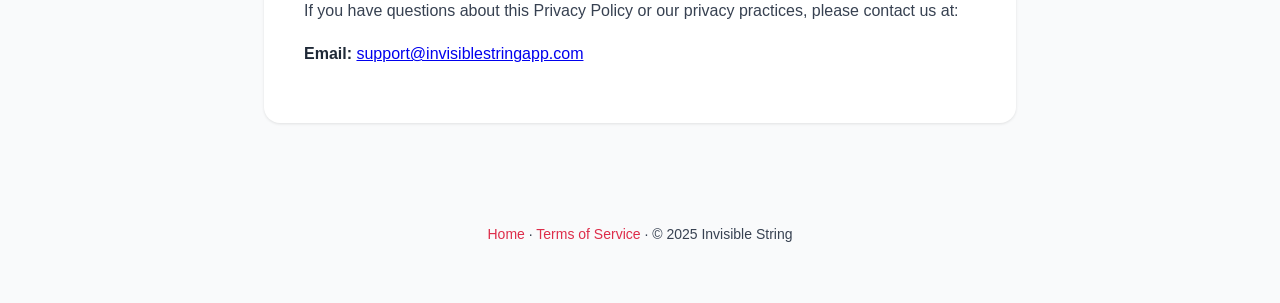
==== commit 228e4002: "Update privacy language for optional photo sharing in app version 3.0 Version 3.0 adds an opt-in fea" ====
--- a/privacy.html
+++ b/privacy.html
@@ -193,14 +193,14 @@
     <main>
         <div class="container">
             <h1>Privacy Policy</h1>
-            <p class="last-updated">Last Updated: April 27, 2026</p>
+            <p class="last-updated">Last Updated: July 27, 2026</p>
 
             <div class="content">
                 <h2>Introduction</h2>
                 <p>Invisible String ("App," "we," "us," or "our") is committed to protecting your privacy. This Privacy Policy explains how we collect, use, and safeguard your information when you use our mobile application on iOS or Android.</p>
 
                 <div class="highlight-box">
-                    <p>Key Point: Your photos never leave your device. All processing happens locally on your phone.</p>
+                    <p>Key Point: Matching happens entirely on your phone using photo metadata. Your photos stay on your device unless you choose to share selected photos with your partner, and they are never sent to our servers.</p>
                 </div>
 
                 <h2>Information We Collect</h2>
@@ -214,7 +214,7 @@
 
                 <h3>Information Collected Automatically</h3>
                 <ul>
-                    <li><strong>Photo Metadata:</strong> When you grant photo library access, we scan your photos' metadata (location coordinates and timestamps) on your device. We do not access, view, or store your actual photos.</li>
+                    <li><strong>Photo Metadata:</strong> When you grant photo library access, we scan your photos' metadata (location coordinates and timestamps) on your device. We do not upload, collect, or store your photos on any server.</li>
                     <li><strong>Device Information:</strong> Basic device identifiers for app functionality</li>
                 </ul>
 
@@ -225,6 +225,9 @@
                     <li>Photo timestamps</li>
                     <li>Your name</li>
                 </ul>
+
+                <h3>Photo Sharing Between Partners</h3>
+                <p>The App includes an optional feature for sharing photos from your matched moments with your partner. If you choose to use it, small previews of the photos you select are sent directly to your partner's phone over an encrypted device-to-device connection. You pick each photo, and your partner must accept before anything is sent. Shared photos are stored only on your two devices. We never receive, access, or store your photos on any server.</p>
 
                 <h2>How We Use Your Information</h2>
                 <p>We use your information solely to:</p>
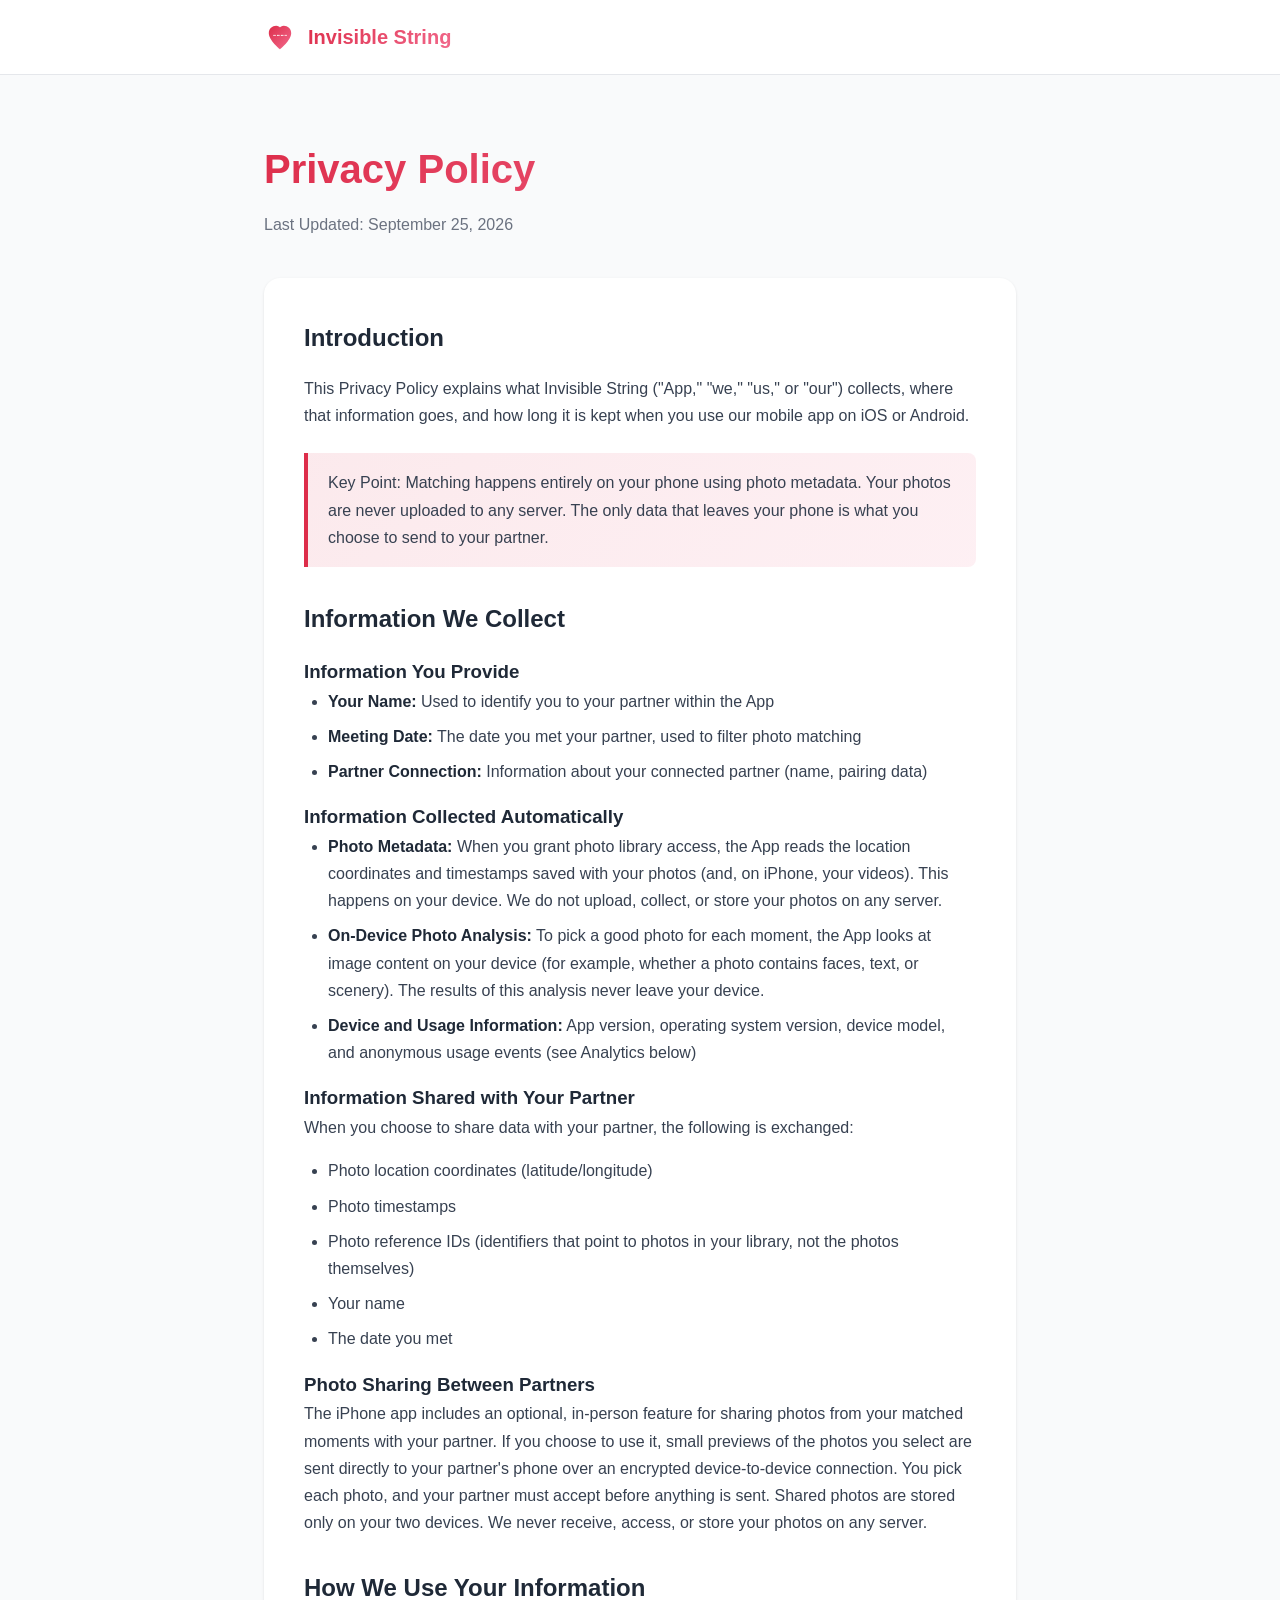
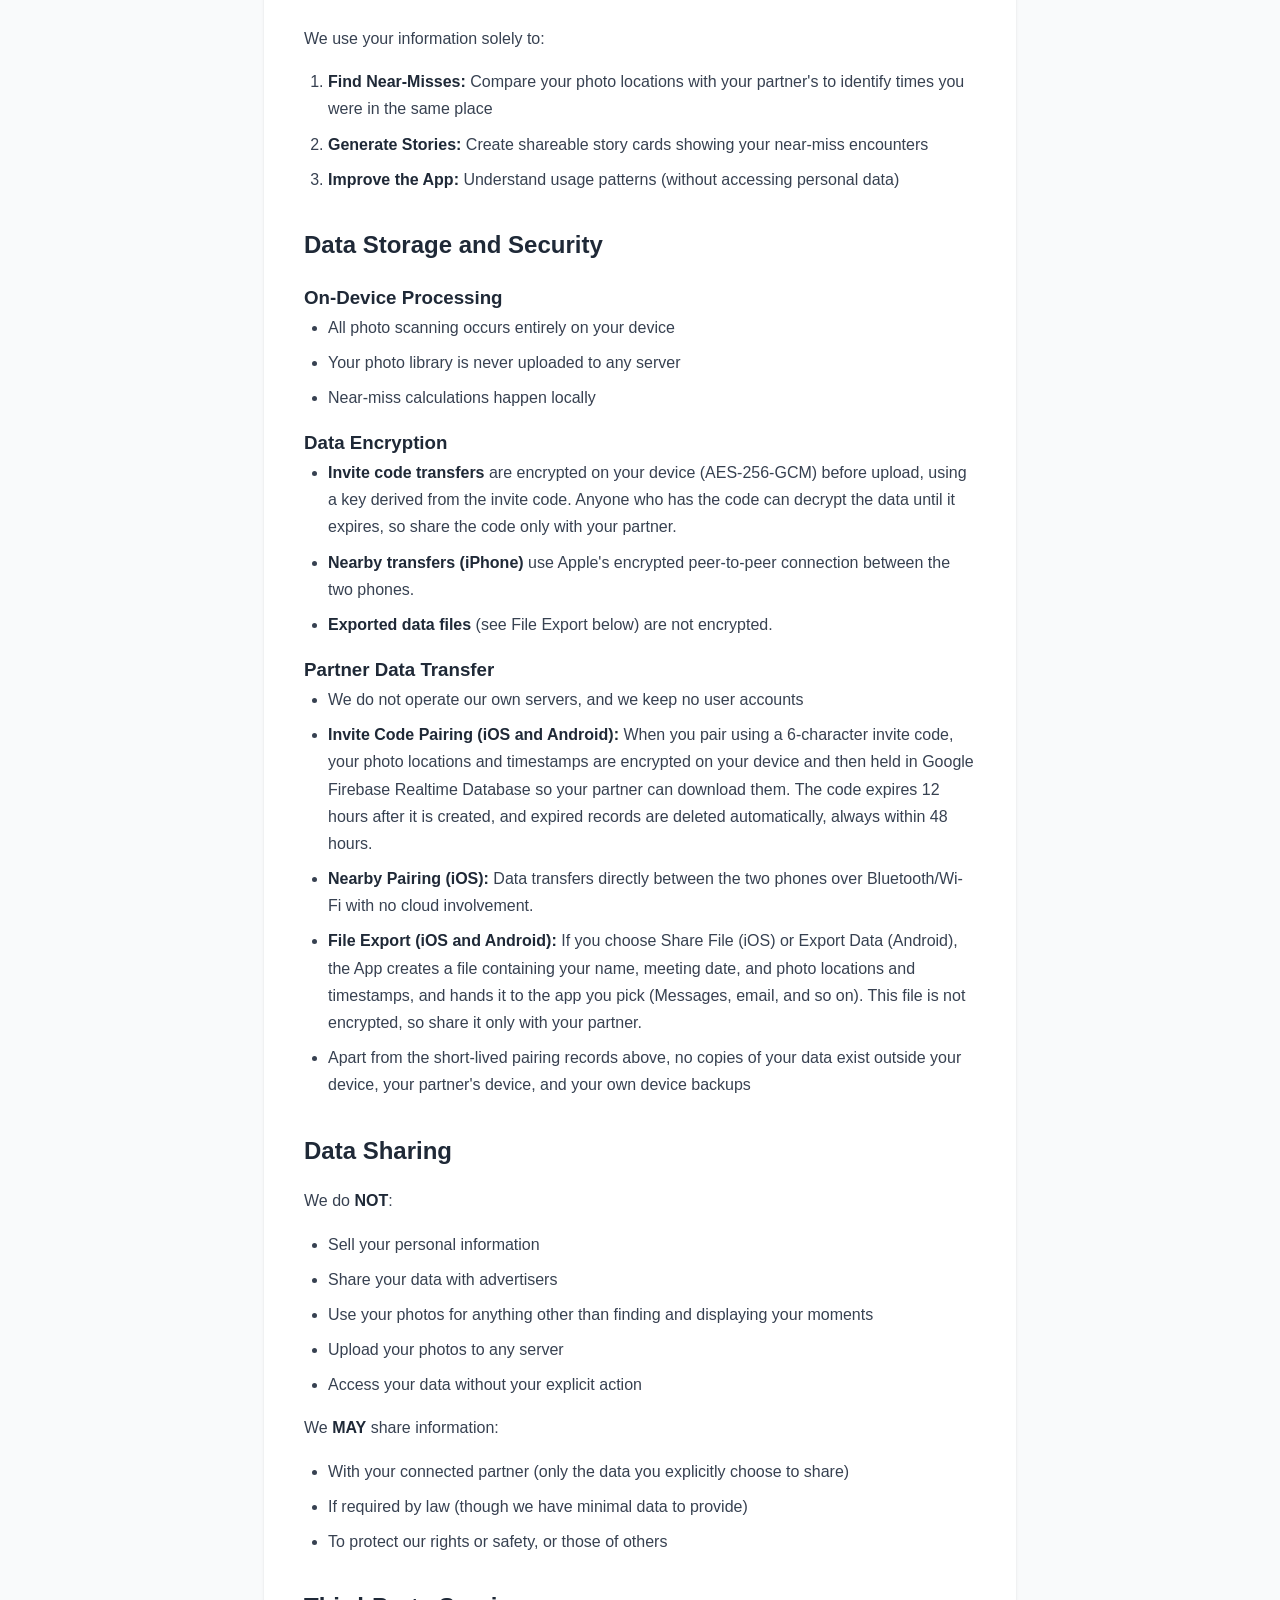
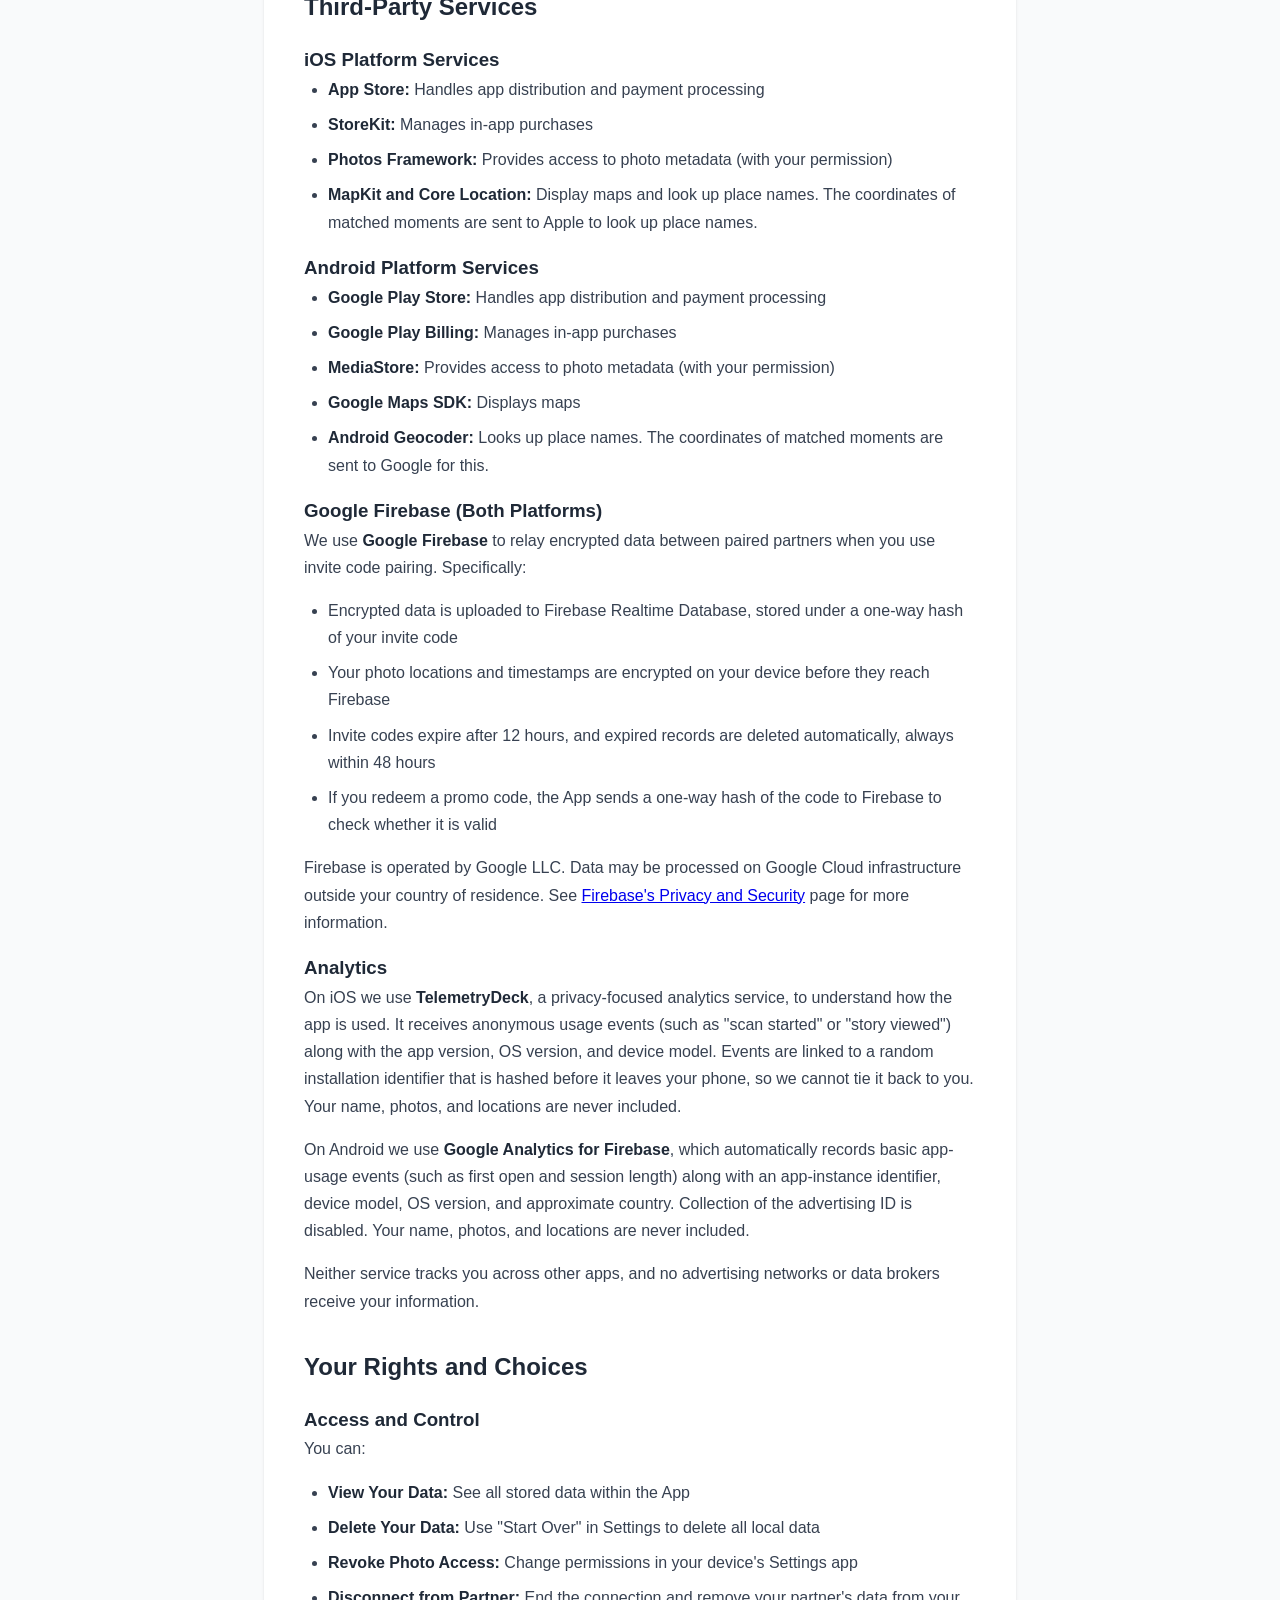
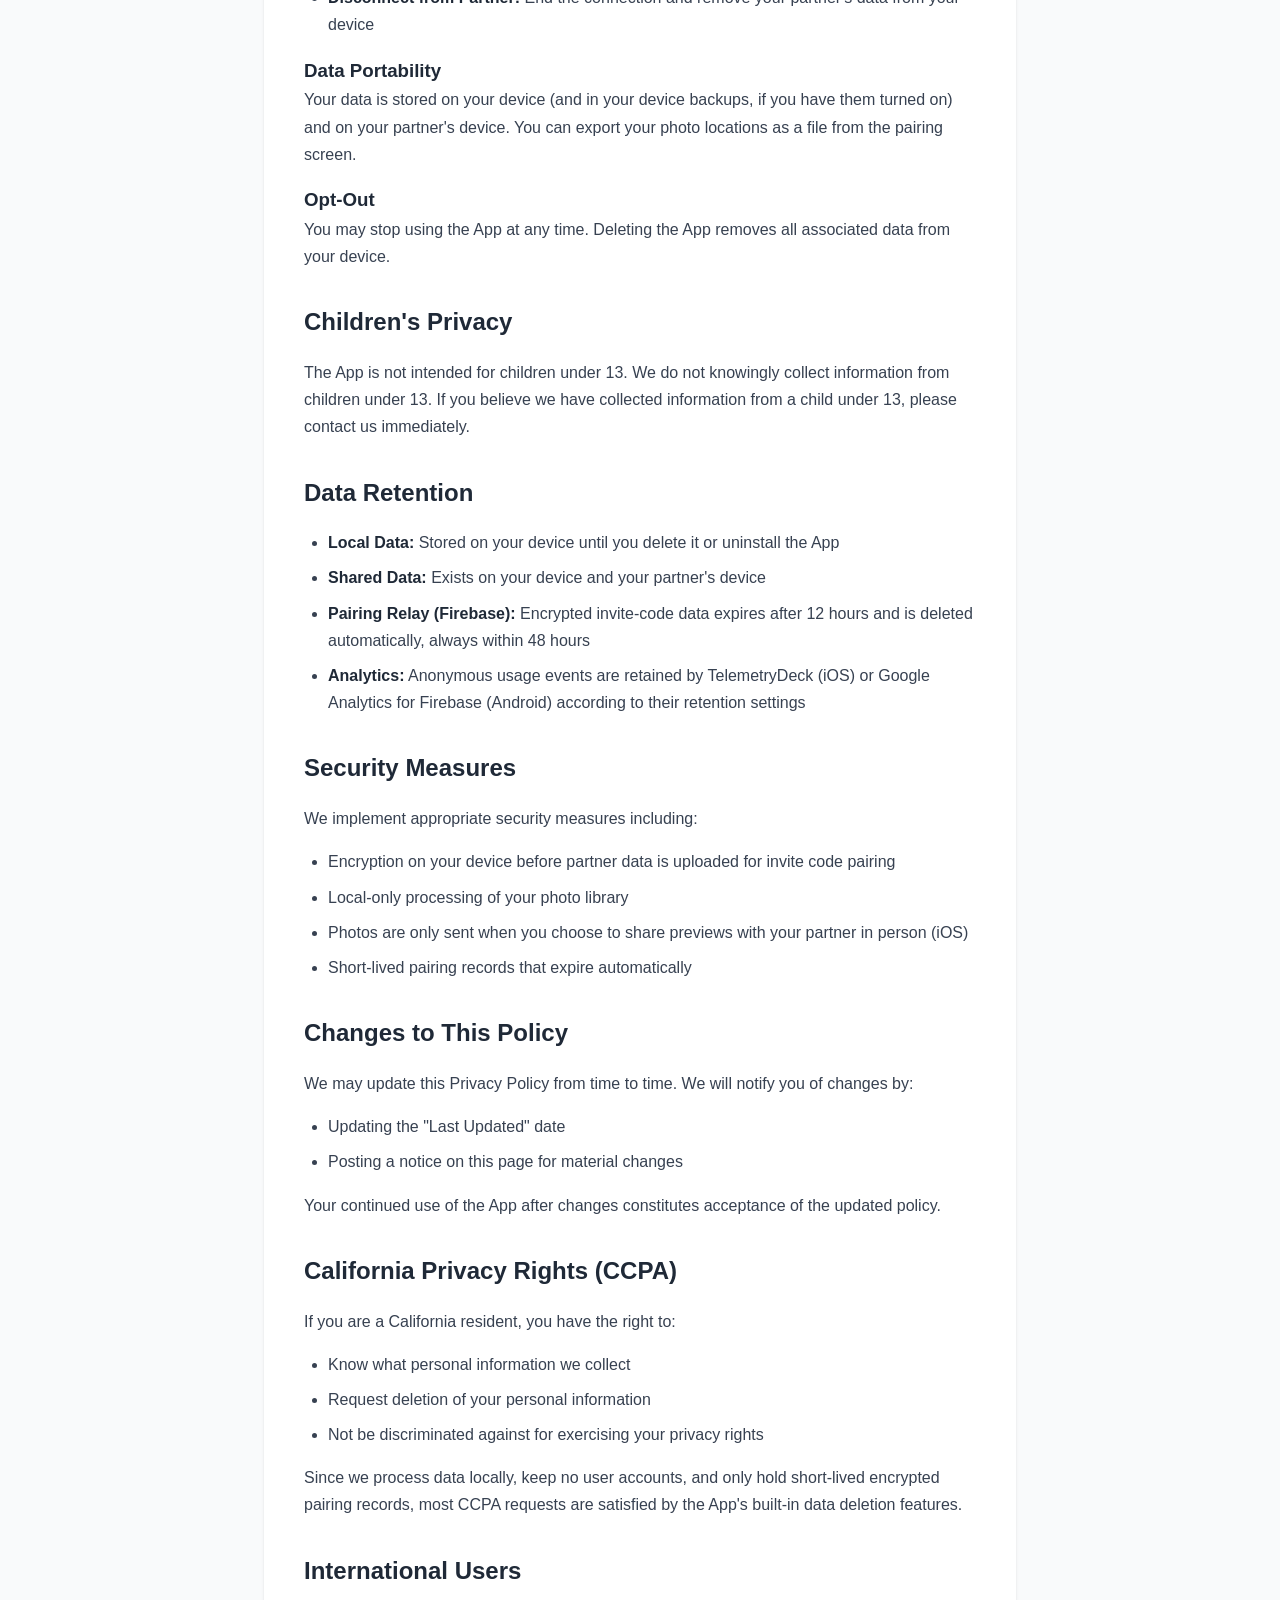
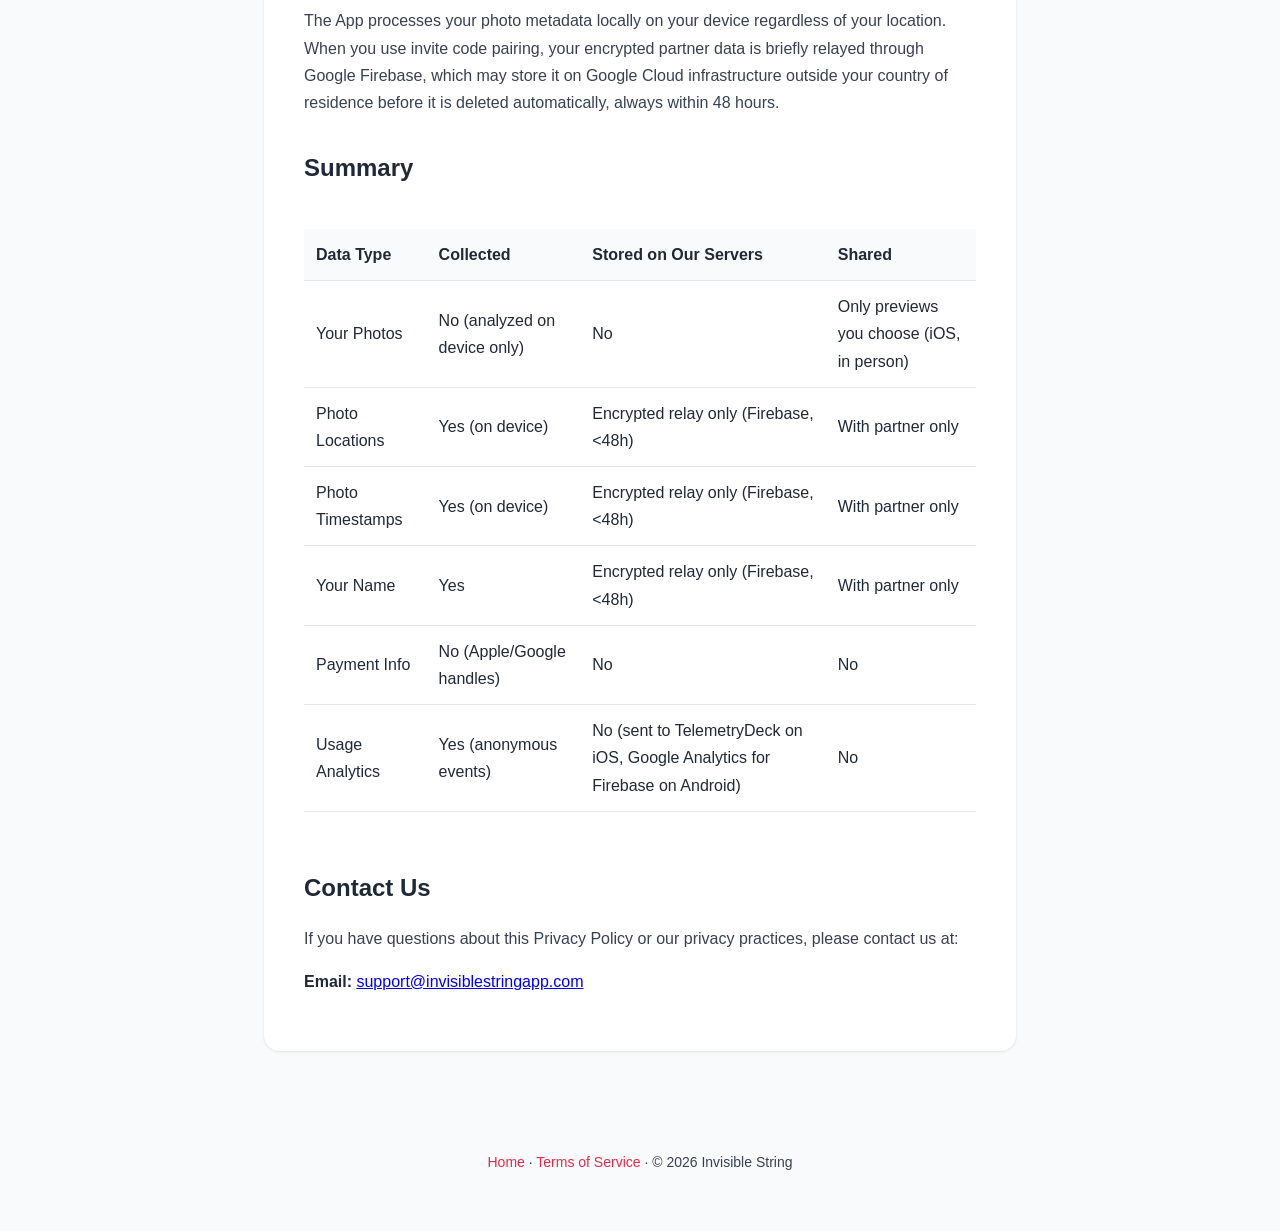
==== commit b8b6733f: "Correct privacy and terms claims, fix mobile menu and accessibility The privacy policy and terms des" ====
--- a/privacy.html
+++ b/privacy.html
@@ -4,8 +4,17 @@
     <meta charset="UTF-8">
     <meta name="viewport" content="width=device-width, initial-scale=1.0">
     <title>Privacy Policy - Invisible String</title>
-    <meta name="description" content="Privacy Policy for Invisible String app. Learn how we protect your data.">
+    <meta name="description" content="What Invisible String collects, where it goes, and how long it is kept.">
+    <meta name="theme-color" content="#DD2D4A">
+    <link rel="canonical" href="https://invisiblestringapp.com/privacy.html">
+    <meta property="og:title" content="Privacy Policy - Invisible String">
+    <meta property="og:description" content="What Invisible String collects, where it goes, and how long it is kept.">
+    <meta property="og:type" content="website">
+    <meta property="og:url" content="https://invisiblestringapp.com/privacy.html">
+    <meta property="og:site_name" content="Invisible String">
+    <meta property="og:image" content="https://invisiblestringapp.com/og-image.png">
     <link rel="icon" type="image/png" href="favicon.png">
+    <link rel="apple-touch-icon" href="apple-touch-icon.png">
     <style>
         :root {
             --raspberry: #dd2d4a;
@@ -129,6 +138,10 @@
         .highlight-box p {
             margin: 0;
             font-weight: 500;
+        }
+
+        .table-scroll {
+            overflow-x: auto;
         }
 
         table {
@@ -193,14 +206,14 @@
     <main>
         <div class="container">
             <h1>Privacy Policy</h1>
-            <p class="last-updated">Last Updated: July 27, 2026</p>
+            <p class="last-updated">Last Updated: September 25, 2026</p>
 
             <div class="content">
                 <h2>Introduction</h2>
-                <p>Invisible String ("App," "we," "us," or "our") is committed to protecting your privacy. This Privacy Policy explains how we collect, use, and safeguard your information when you use our mobile application on iOS or Android.</p>
+                <p>This Privacy Policy explains what Invisible String ("App," "we," "us," or "our") collects, where that information goes, and how long it is kept when you use our mobile app on iOS or Android.</p>
 
                 <div class="highlight-box">
-                    <p>Key Point: Matching happens entirely on your phone using photo metadata. Your photos stay on your device unless you choose to share selected photos with your partner, and they are never sent to our servers.</p>
+                    <p>Key Point: Matching happens entirely on your phone using photo metadata. Your photos are never uploaded to any server. The only data that leaves your phone is what you choose to send to your partner.</p>
                 </div>
 
                 <h2>Information We Collect</h2>
@@ -214,8 +227,9 @@
 
                 <h3>Information Collected Automatically</h3>
                 <ul>
-                    <li><strong>Photo Metadata:</strong> When you grant photo library access, we scan your photos' metadata (location coordinates and timestamps) on your device. We do not upload, collect, or store your photos on any server.</li>
-                    <li><strong>Device Information:</strong> Basic device identifiers for app functionality</li>
+                    <li><strong>Photo Metadata:</strong> When you grant photo library access, the App reads the location coordinates and timestamps saved with your photos (and, on iPhone, your videos). This happens on your device. We do not upload, collect, or store your photos on any server.</li>
+                    <li><strong>On-Device Photo Analysis:</strong> To pick a good photo for each moment, the App looks at image content on your device (for example, whether a photo contains faces, text, or scenery). The results of this analysis never leave your device.</li>
+                    <li><strong>Device and Usage Information:</strong> App version, operating system version, device model, and anonymous usage events (see Analytics below)</li>
                 </ul>
 
                 <h3>Information Shared with Your Partner</h3>
@@ -223,11 +237,13 @@
                 <ul>
                     <li>Photo location coordinates (latitude/longitude)</li>
                     <li>Photo timestamps</li>
+                    <li>Photo reference IDs (identifiers that point to photos in your library, not the photos themselves)</li>
                     <li>Your name</li>
+                    <li>The date you met</li>
                 </ul>
 
                 <h3>Photo Sharing Between Partners</h3>
-                <p>The App includes an optional feature for sharing photos from your matched moments with your partner. If you choose to use it, small previews of the photos you select are sent directly to your partner's phone over an encrypted device-to-device connection. You pick each photo, and your partner must accept before anything is sent. Shared photos are stored only on your two devices. We never receive, access, or store your photos on any server.</p>
+                <p>The iPhone app includes an optional, in-person feature for sharing photos from your matched moments with your partner. If you choose to use it, small previews of the photos you select are sent directly to your partner's phone over an encrypted device-to-device connection. You pick each photo, and your partner must accept before anything is sent. Shared photos are stored only on your two devices. We never receive, access, or store your photos on any server.</p>
 
                 <h2>How We Use Your Information</h2>
                 <p>We use your information solely to:</p>
@@ -248,17 +264,18 @@
 
                 <h3>Data Encryption</h3>
                 <ul>
-                    <li>Data shared between partners is encrypted end-to-end</li>
-                    <li>Only you and your partner can decrypt your shared location data</li>
-                    <li>We cannot read or access your encrypted data</li>
+                    <li><strong>Invite code transfers</strong> are encrypted on your device (AES-256-GCM) before upload, using a key derived from the invite code. Anyone who has the code can decrypt the data until it expires, so share the code only with your partner.</li>
+                    <li><strong>Nearby transfers (iPhone)</strong> use Apple's encrypted peer-to-peer connection between the two phones.</li>
+                    <li><strong>Exported data files</strong> (see File Export below) are not encrypted.</li>
                 </ul>
 
                 <h3>Partner Data Transfer</h3>
                 <ul>
-                    <li>We do not operate our own servers or databases</li>
-                    <li><strong>Invite Code Pairing (iOS and Android):</strong> When you pair using a 6-character invite code, your end-to-end encrypted data is temporarily stored in Google Firebase (Cloud Firestore and/or Cloud Storage) for up to 48 hours, then automatically deleted. The data is encrypted on your device before upload, and only your partner's device—using the invite code—can decrypt it. We cannot read its contents.</li>
-                    <li><strong>Nearby Pairing (iOS):</strong> Data transfers directly between devices over Bluetooth/Wi-Fi with no cloud involvement.</li>
-                    <li>No permanent records of your data exist outside your device or your partner's device</li>
+                    <li>We do not operate our own servers, and we keep no user accounts</li>
+                    <li><strong>Invite Code Pairing (iOS and Android):</strong> When you pair using a 6-character invite code, your photo locations and timestamps are encrypted on your device and then held in Google Firebase Realtime Database so your partner can download them. The code expires 12 hours after it is created, and expired records are deleted automatically, always within 48 hours.</li>
+                    <li><strong>Nearby Pairing (iOS):</strong> Data transfers directly between the two phones over Bluetooth/Wi-Fi with no cloud involvement.</li>
+                    <li><strong>File Export (iOS and Android):</strong> If you choose Share File (iOS) or Export Data (Android), the App creates a file containing your name, meeting date, and photo locations and timestamps, and hands it to the app you pick (Messages, email, and so on). This file is not encrypted, so share it only with your partner.</li>
+                    <li>Apart from the short-lived pairing records above, no copies of your data exist outside your device, your partner's device, and your own device backups</li>
                 </ul>
 
                 <h2>Data Sharing</h2>
@@ -266,8 +283,8 @@
                 <ul>
                     <li>Sell your personal information</li>
                     <li>Share your data with advertisers</li>
-                    <li>Use your photos for any purpose other than metadata extraction</li>
-                    <li>Store your unencrypted data on any server (encrypted invite-code data is held briefly on Firebase, then auto-deleted within 48 hours)</li>
+                    <li>Use your photos for anything other than finding and displaying your moments</li>
+                    <li>Upload your photos to any server</li>
                     <li>Access your data without your explicit action</li>
                 </ul>
 
@@ -285,7 +302,7 @@
                     <li><strong>App Store:</strong> Handles app distribution and payment processing</li>
                     <li><strong>StoreKit:</strong> Manages in-app purchases</li>
                     <li><strong>Photos Framework:</strong> Provides access to photo metadata (with your permission)</li>
-                    <li><strong>MapKit:</strong> Displays maps and converts coordinates to place names</li>
+                    <li><strong>MapKit and Core Location:</strong> Display maps and look up place names. The coordinates of matched moments are sent to Apple to look up place names.</li>
                 </ul>
 
                 <h3>Android Platform Services</h3>
@@ -293,21 +310,24 @@
                     <li><strong>Google Play Store:</strong> Handles app distribution and payment processing</li>
                     <li><strong>Google Play Billing:</strong> Manages in-app purchases</li>
                     <li><strong>MediaStore:</strong> Provides access to photo metadata (with your permission)</li>
-                    <li><strong>Google Maps SDK:</strong> Displays maps and converts coordinates to place names</li>
+                    <li><strong>Google Maps SDK:</strong> Displays maps</li>
+                    <li><strong>Android Geocoder:</strong> Looks up place names. The coordinates of matched moments are sent to Google for this.</li>
                 </ul>
 
                 <h3>Google Firebase (Both Platforms)</h3>
-                <p>We use <strong>Google Firebase</strong> to relay end-to-end encrypted data between paired partners when you use invite code pairing. Specifically:</p>
-                <ul>
-                    <li>Encrypted data is uploaded to Cloud Firestore and/or Cloud Storage for Firebase, keyed by your one-time invite code</li>
-                    <li>Data is encrypted on your device before it reaches Firebase—Google and Invisible String cannot read its contents</li>
-                    <li>Encrypted records are automatically deleted within 48 hours</li>
-                    <li>Firebase may also be used for anonymous crash diagnostics on Android (Firebase Crashlytics) to help us fix bugs</li>
+                <p>We use <strong>Google Firebase</strong> to relay encrypted data between paired partners when you use invite code pairing. Specifically:</p>
+                <ul>
+                    <li>Encrypted data is uploaded to Firebase Realtime Database, stored under a one-way hash of your invite code</li>
+                    <li>Your photo locations and timestamps are encrypted on your device before they reach Firebase</li>
+                    <li>Invite codes expire after 12 hours, and expired records are deleted automatically, always within 48 hours</li>
+                    <li>If you redeem a promo code, the App sends a one-way hash of the code to Firebase to check whether it is valid</li>
                 </ul>
                 <p>Firebase is operated by Google LLC. Data may be processed on Google Cloud infrastructure outside your country of residence. See <a href="https://firebase.google.com/support/privacy" target="_blank" rel="noopener">Firebase's Privacy and Security</a> page for more information.</p>
 
-                <h3>Analytics (Both Platforms)</h3>
-                <p>We use <strong>TelemetryDeck</strong>, a privacy-focused analytics service, to understand how the app is used. TelemetryDeck collects anonymous usage events (such as "scan started" or "story viewed") without any personal information, device identifiers, or tracking across apps. No advertising networks or data brokers receive your information.</p>
+                <h3>Analytics</h3>
+                <p>On iOS we use <strong>TelemetryDeck</strong>, a privacy-focused analytics service, to understand how the app is used. It receives anonymous usage events (such as "scan started" or "story viewed") along with the app version, OS version, and device model. Events are linked to a random installation identifier that is hashed before it leaves your phone, so we cannot tie it back to you. Your name, photos, and locations are never included.</p>
+                <p>On Android we use <strong>Google Analytics for Firebase</strong>, which automatically records basic app-usage events (such as first open and session length) along with an app-instance identifier, device model, OS version, and approximate country. Collection of the advertising ID is disabled. Your name, photos, and locations are never included.</p>
+                <p>Neither service tracks you across other apps, and no advertising networks or data brokers receive your information.</p>
 
                 <h2>Your Rights and Choices</h2>
 
@@ -317,11 +337,11 @@
                     <li><strong>View Your Data:</strong> See all stored data within the App</li>
                     <li><strong>Delete Your Data:</strong> Use "Start Over" in Settings to delete all local data</li>
                     <li><strong>Revoke Photo Access:</strong> Change permissions in your device's Settings app</li>
-                    <li><strong>Disconnect from Partner:</strong> End the connection and remove shared data</li>
+                    <li><strong>Disconnect from Partner:</strong> End the connection and remove your partner's data from your device</li>
                 </ul>
 
                 <h3>Data Portability</h3>
-                <p>Your data exists only on your device. Uninstalling the App removes all data.</p>
+                <p>Your data is stored on your device (and in your device backups, if you have them turned on) and on your partner's device. You can export your photo locations as a file from the pairing screen.</p>
 
                 <h3>Opt-Out</h3>
                 <p>You may stop using the App at any time. Deleting the App removes all associated data from your device.</p>
@@ -333,24 +353,24 @@
                 <ul>
                     <li><strong>Local Data:</strong> Stored on your device until you delete it or uninstall the App</li>
                     <li><strong>Shared Data:</strong> Exists on your device and your partner's device</li>
-                    <li><strong>Pairing Relay (Firebase):</strong> End-to-end encrypted invite-code data is automatically deleted within 48 hours</li>
-                    <li><strong>Server Data:</strong> We do not retain any unencrypted personal data on any server</li>
+                    <li><strong>Pairing Relay (Firebase):</strong> Encrypted invite-code data expires after 12 hours and is deleted automatically, always within 48 hours</li>
+                    <li><strong>Analytics:</strong> Anonymous usage events are retained by TelemetryDeck (iOS) or Google Analytics for Firebase (Android) according to their retention settings</li>
                 </ul>
 
                 <h2>Security Measures</h2>
                 <p>We implement appropriate security measures including:</p>
                 <ul>
-                    <li>End-to-end encryption for partner data sharing</li>
-                    <li>Local-only processing of sensitive photo data</li>
-                    <li>No transmission of actual photo content</li>
-                    <li>Secure temporary channels for pairing</li>
+                    <li>Encryption on your device before partner data is uploaded for invite code pairing</li>
+                    <li>Local-only processing of your photo library</li>
+                    <li>Photos are only sent when you choose to share previews with your partner in person (iOS)</li>
+                    <li>Short-lived pairing records that expire automatically</li>
                 </ul>
 
                 <h2>Changes to This Policy</h2>
                 <p>We may update this Privacy Policy from time to time. We will notify you of changes by:</p>
                 <ul>
                     <li>Updating the "Last Updated" date</li>
-                    <li>Posting a notice in the App for material changes</li>
+                    <li>Posting a notice on this page for material changes</li>
                 </ul>
                 <p>Your continued use of the App after changes constitutes acceptance of the updated policy.</p>
 
@@ -361,12 +381,13 @@
                     <li>Request deletion of your personal information</li>
                     <li>Not be discriminated against for exercising your privacy rights</li>
                 </ul>
-                <p>Since we process data locally and don't maintain databases of user information, most CCPA requests are satisfied by the App's built-in data deletion features.</p>
+                <p>Since we process data locally, keep no user accounts, and only hold short-lived encrypted pairing records, most CCPA requests are satisfied by the App's built-in data deletion features.</p>
 
                 <h2>International Users</h2>
-                <p>The App processes your photo metadata locally on your device regardless of your location. When you use invite code pairing, your end-to-end encrypted partner data is briefly relayed through Google Firebase, which may store it on Google Cloud infrastructure outside your country of residence before automatic deletion within 48 hours. Because the data is encrypted on your device before upload, neither Google nor Invisible String can read it.</p>
+                <p>The App processes your photo metadata locally on your device regardless of your location. When you use invite code pairing, your encrypted partner data is briefly relayed through Google Firebase, which may store it on Google Cloud infrastructure outside your country of residence before it is deleted automatically, always within 48 hours.</p>
 
                 <h2>Summary</h2>
+                <div class="table-scroll">
                 <table>
                     <thead>
                         <tr>
@@ -379,9 +400,9 @@
                     <tbody>
                         <tr>
                             <td>Your Photos</td>
-                            <td>No (metadata only)</td>
+                            <td>No (analyzed on device only)</td>
                             <td>No</td>
-                            <td>No</td>
+                            <td>Only previews you choose (iOS, in person)</td>
                         </tr>
                         <tr>
                             <td>Photo Locations</td>
@@ -410,11 +431,12 @@
                         <tr>
                             <td>Usage Analytics</td>
                             <td>Yes (anonymous events)</td>
-                            <td>No (sent to TelemetryDeck)</td>
+                            <td>No (sent to TelemetryDeck on iOS, Google Analytics for Firebase on Android)</td>
                             <td>No</td>
                         </tr>
                     </tbody>
                 </table>
+                </div>
 
                 <h2>Contact Us</h2>
                 <p>If you have questions about this Privacy Policy or our privacy practices, please contact us at:</p>
@@ -425,7 +447,7 @@
 
     <footer>
         <div class="container">
-            <p><a href="/">Home</a> &middot; <a href="terms.html">Terms of Service</a> &middot; &copy; 2025 Invisible String</p>
+            <p><a href="/">Home</a> &middot; <a href="terms.html">Terms of Service</a> &middot; &copy; 2026 Invisible String</p>
         </div>
     </footer>
 </body>
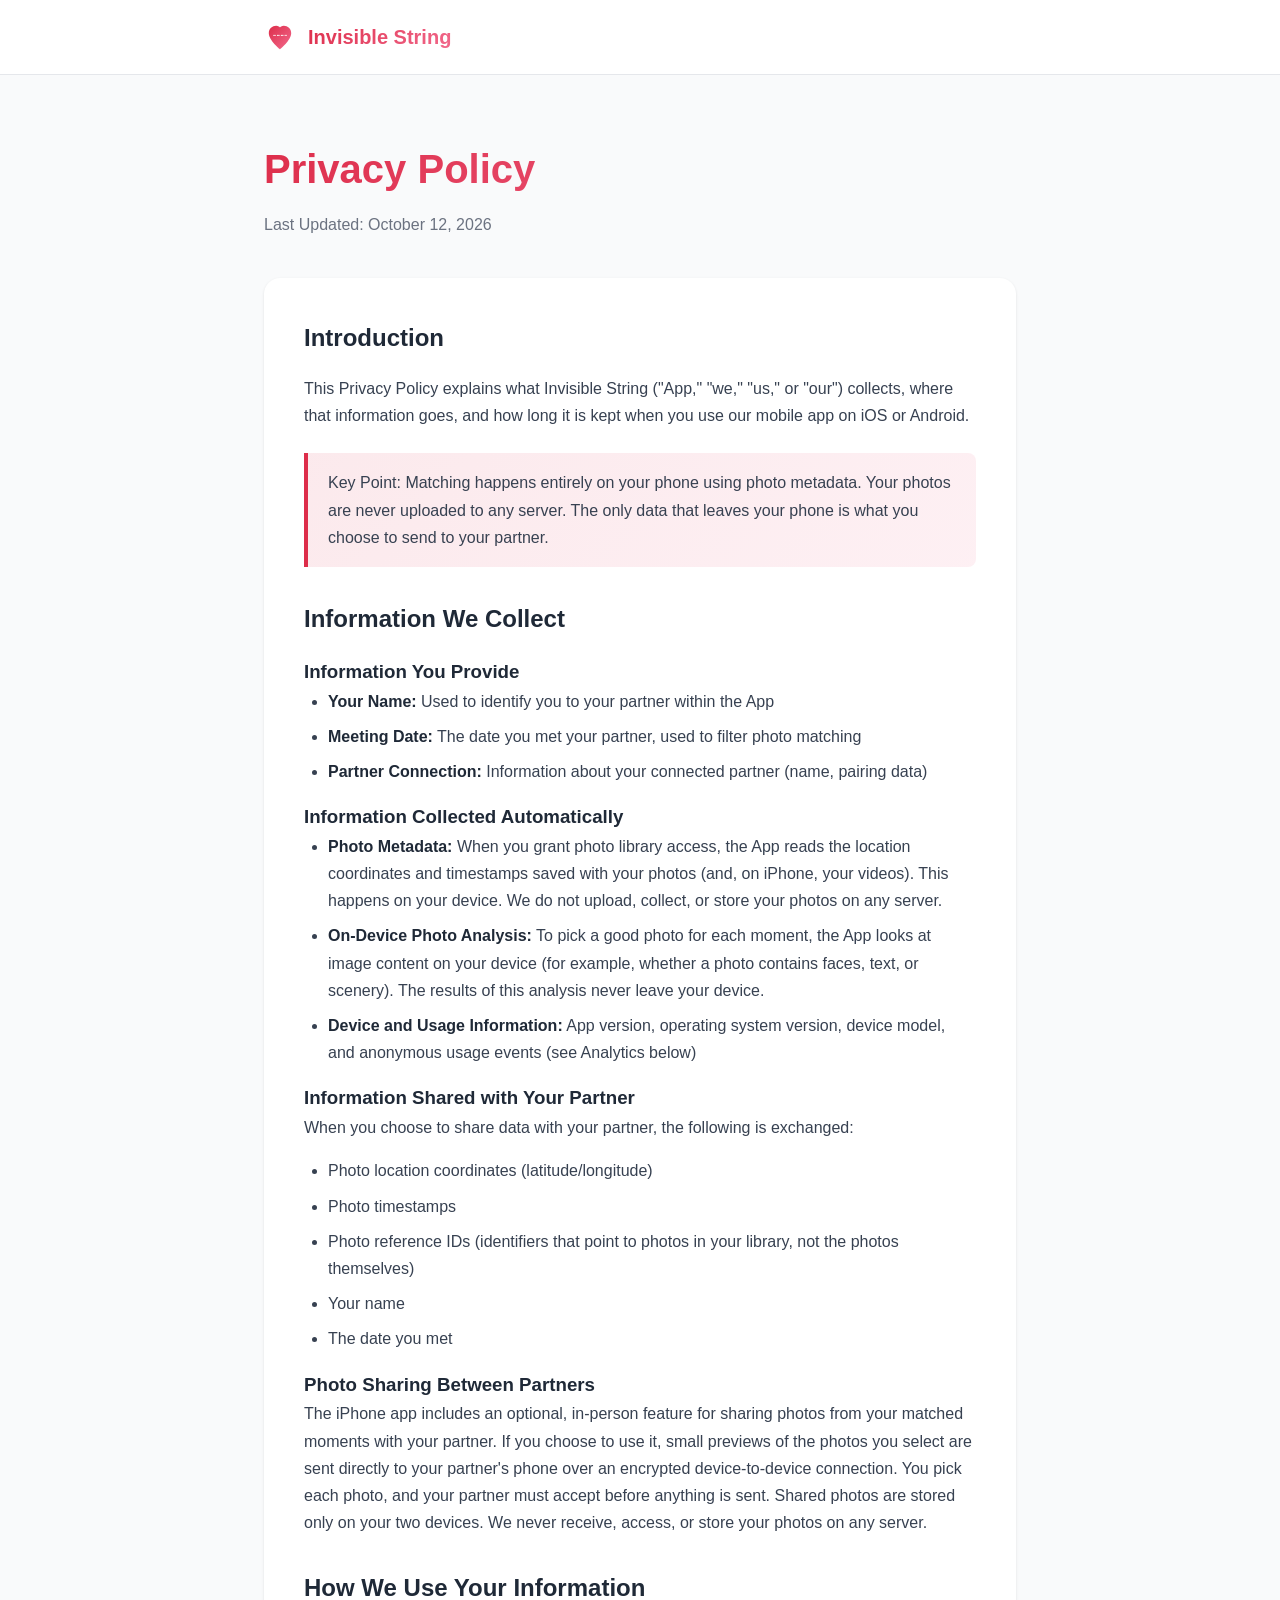
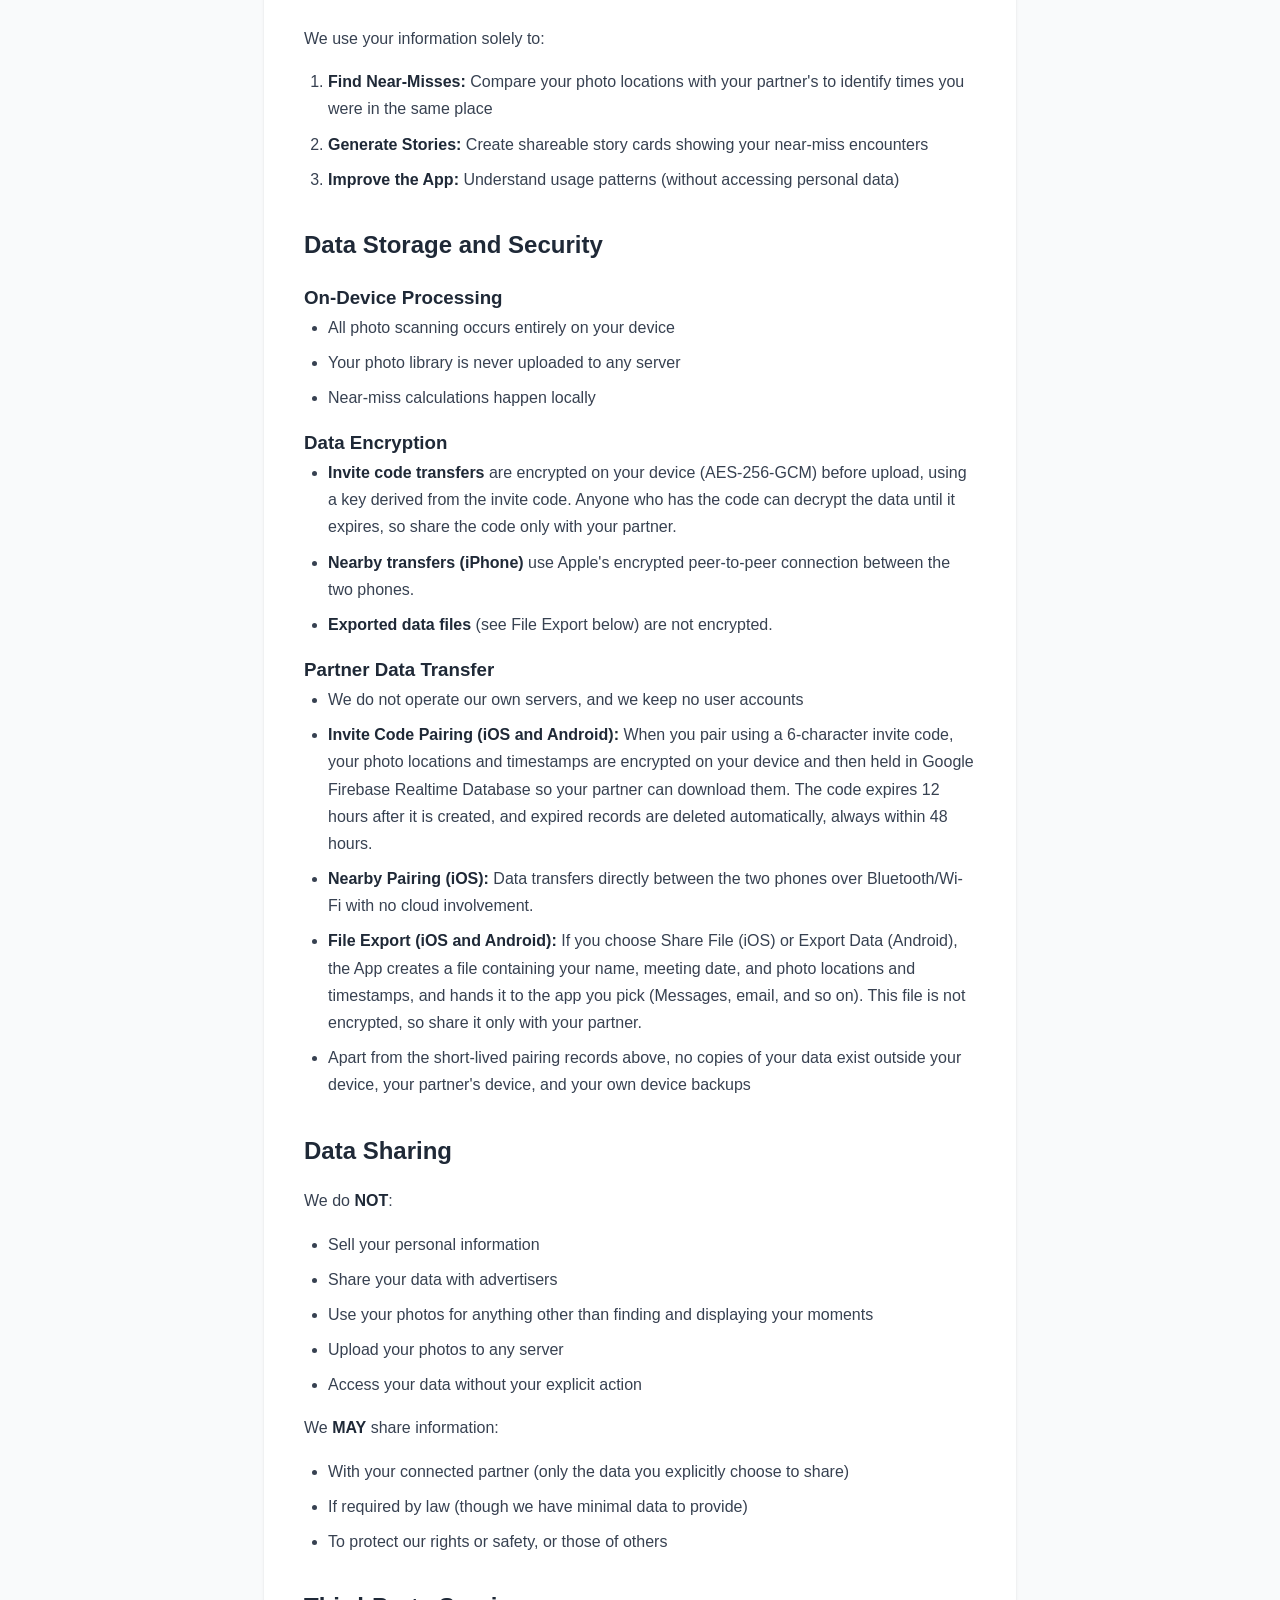
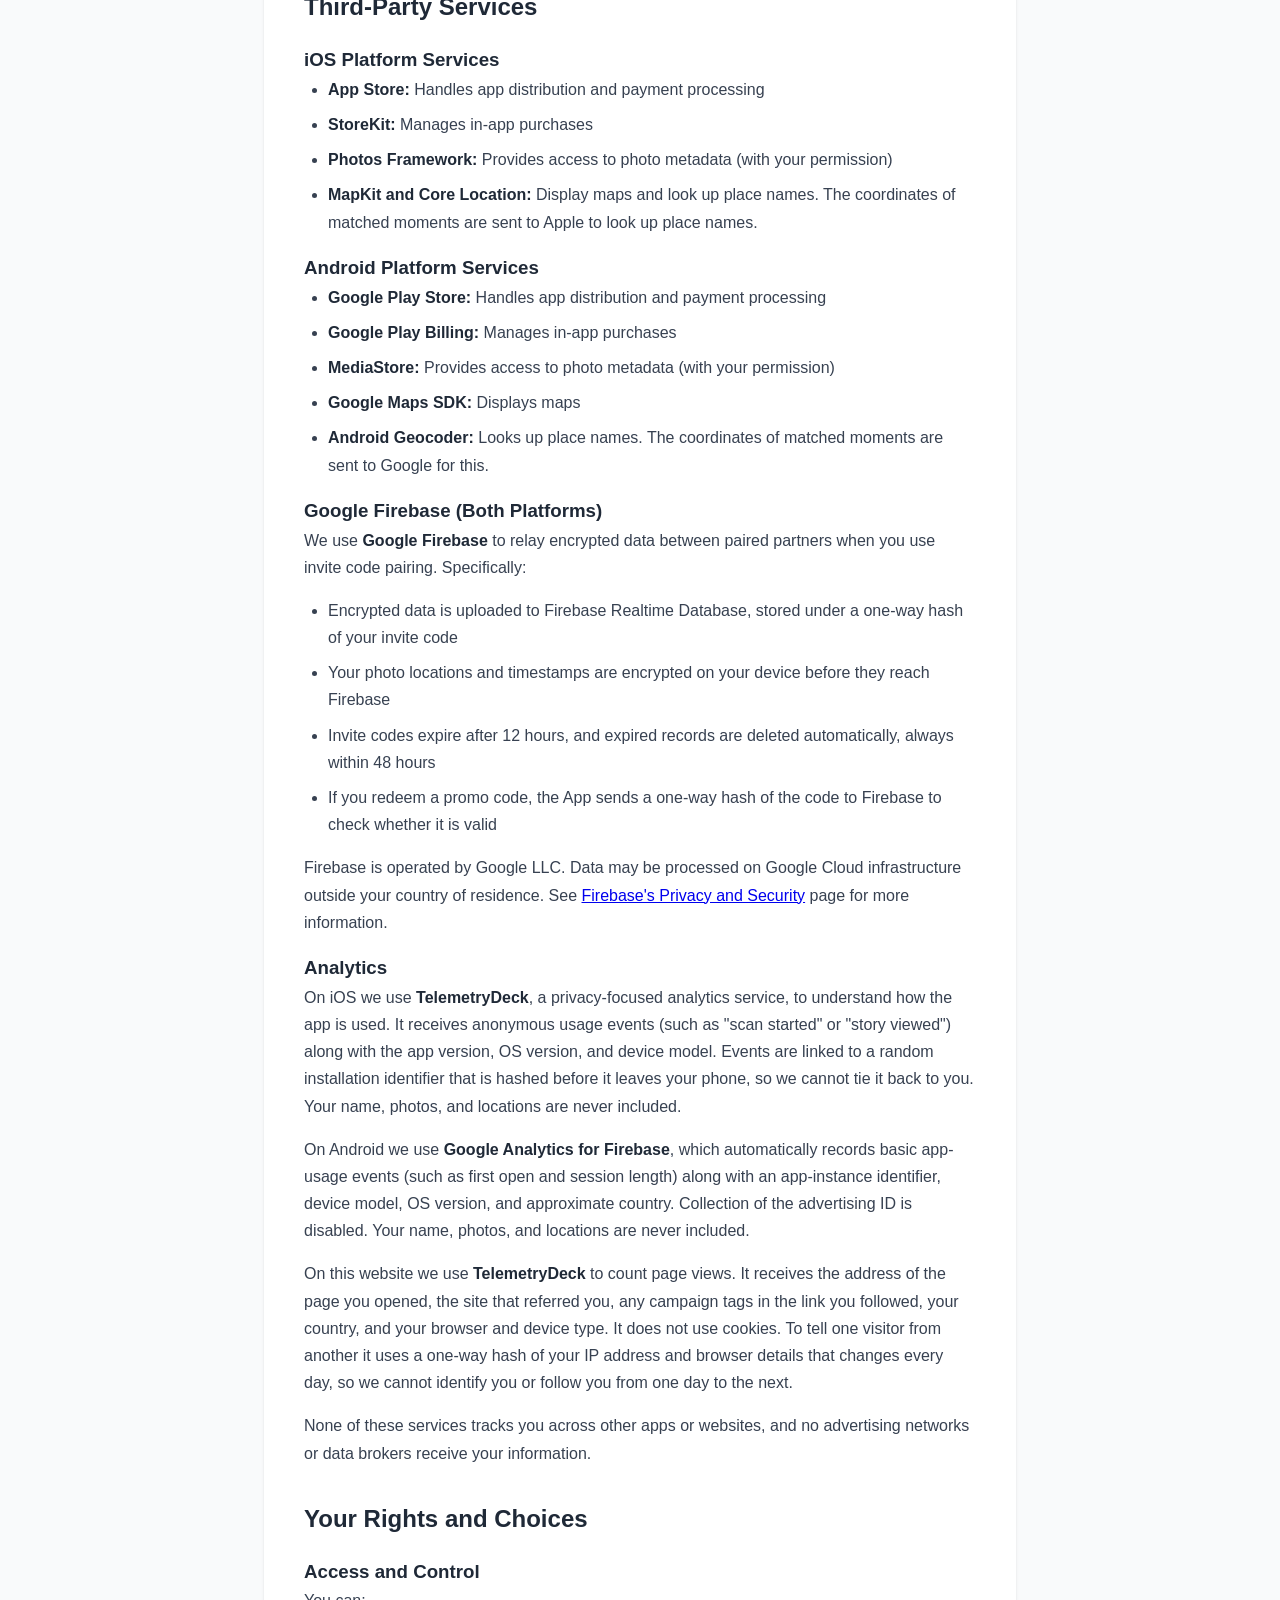
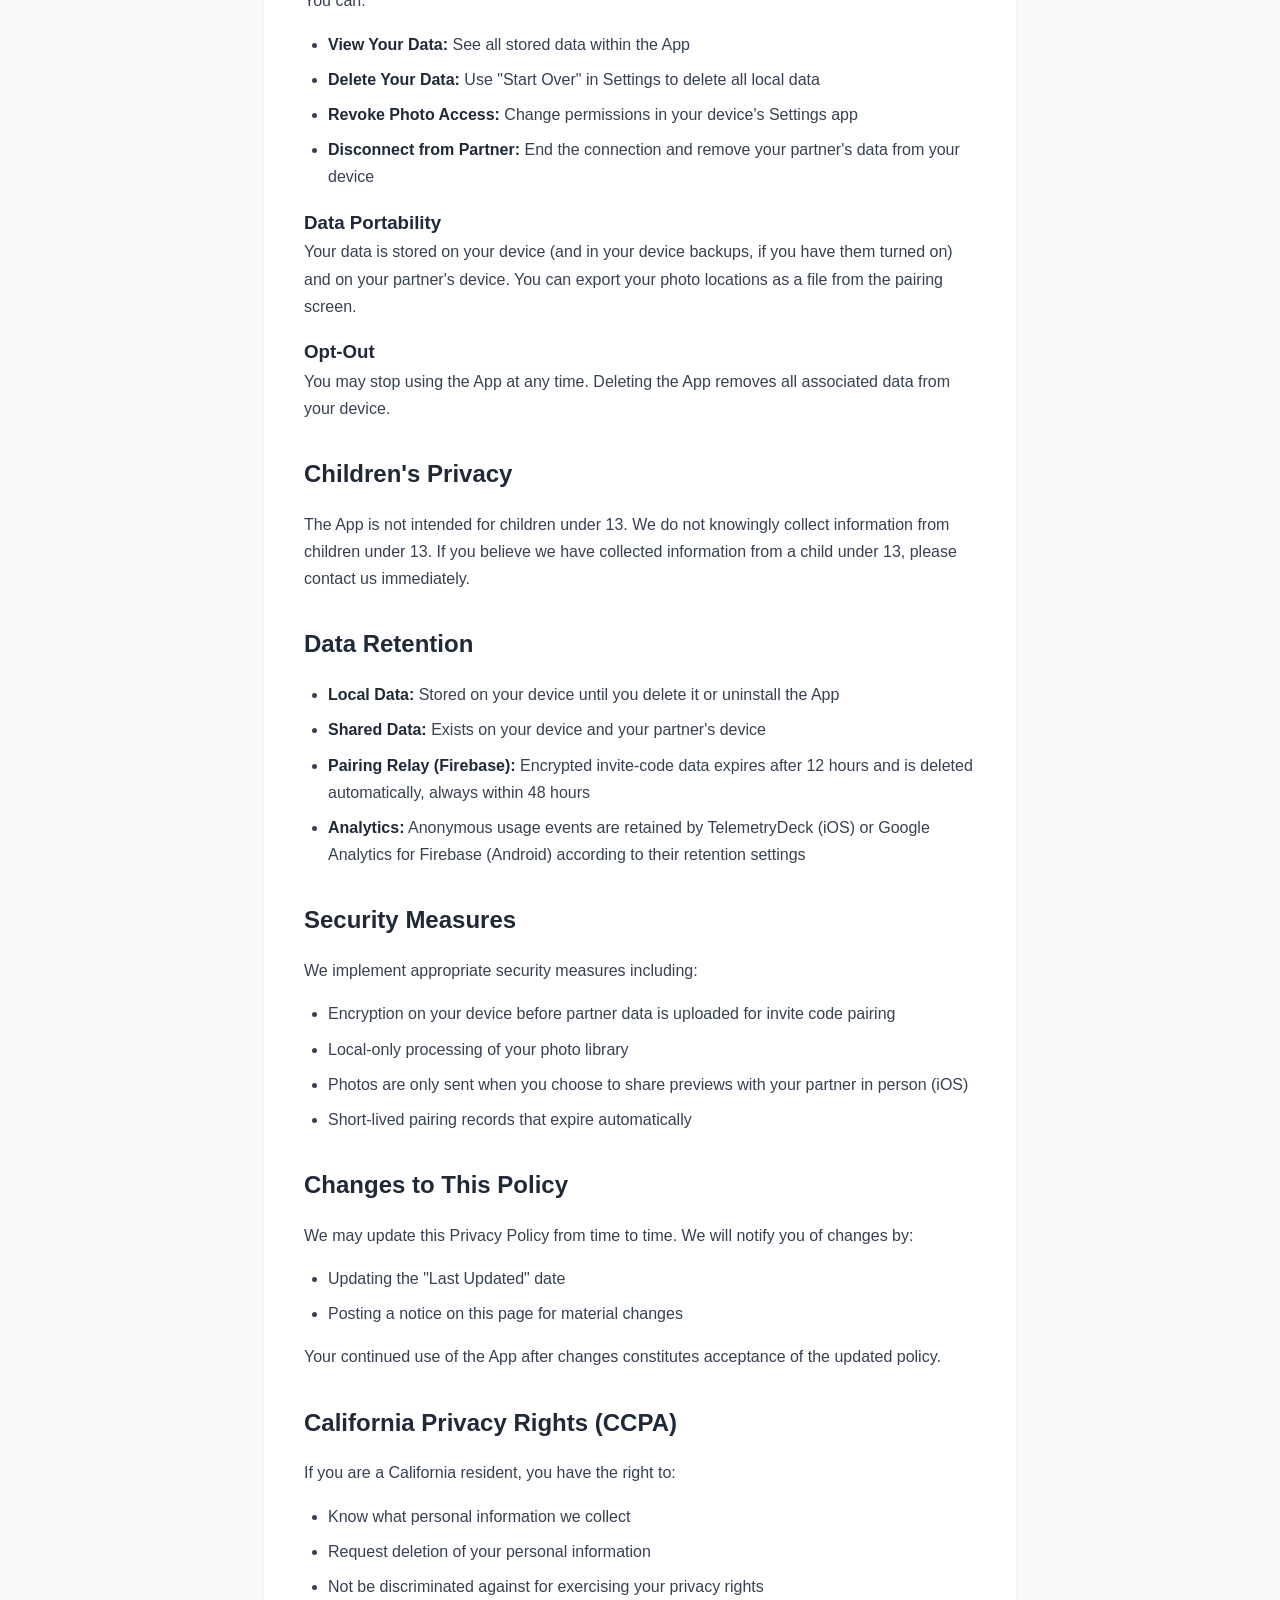
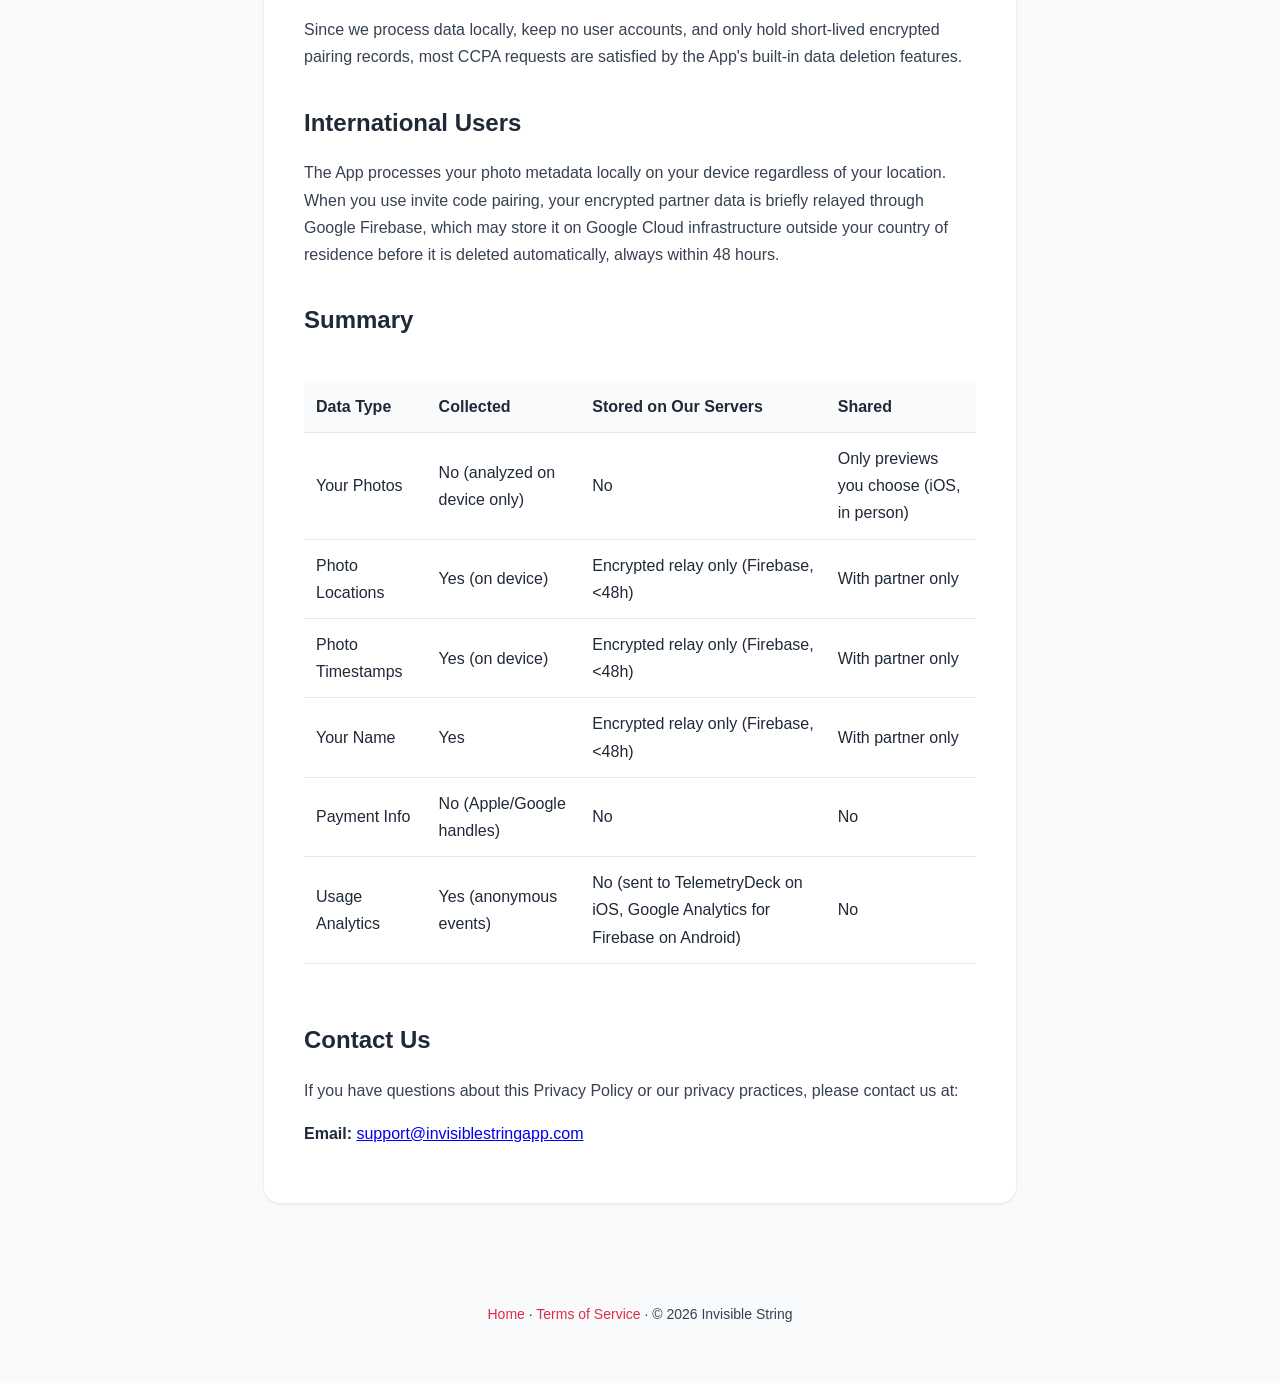
==== commit 6765c901: "Add page view tracking with TelemetryDeck Load the TelemetryDeck web SDK on the home, privacy and te" ====
--- a/privacy.html
+++ b/privacy.html
@@ -183,11 +183,13 @@
             }
         }
     </style>
+    <!-- Page view analytics (TelemetryDeck, no cookies) -->
+    <script src="https://cdn.telemetrydeck.com/websdk/telemetrydeck.min.js" data-app-id="FE3F4589-1E31-4BCF-A4CA-4C0FED8EB4B2"></script>
 </head>
 <body>
     <header>
         <div class="container">
-            <a href="/" class="logo">
+            <a href="./" class="logo">
                 <svg class="logo-icon" viewBox="0 0 100 100" fill="none" xmlns="http://www.w3.org/2000/svg">
                     <defs>
                         <linearGradient id="heartGradient" x1="0%" y1="0%" x2="100%" y2="100%">
@@ -206,7 +208,7 @@
     <main>
         <div class="container">
             <h1>Privacy Policy</h1>
-            <p class="last-updated">Last Updated: September 25, 2026</p>
+            <p class="last-updated">Last Updated: October 12, 2026</p>
 
             <div class="content">
                 <h2>Introduction</h2>
@@ -327,7 +329,8 @@
                 <h3>Analytics</h3>
                 <p>On iOS we use <strong>TelemetryDeck</strong>, a privacy-focused analytics service, to understand how the app is used. It receives anonymous usage events (such as "scan started" or "story viewed") along with the app version, OS version, and device model. Events are linked to a random installation identifier that is hashed before it leaves your phone, so we cannot tie it back to you. Your name, photos, and locations are never included.</p>
                 <p>On Android we use <strong>Google Analytics for Firebase</strong>, which automatically records basic app-usage events (such as first open and session length) along with an app-instance identifier, device model, OS version, and approximate country. Collection of the advertising ID is disabled. Your name, photos, and locations are never included.</p>
-                <p>Neither service tracks you across other apps, and no advertising networks or data brokers receive your information.</p>
+                <p>On this website we use <strong>TelemetryDeck</strong> to count page views. It receives the address of the page you opened, the site that referred you, any campaign tags in the link you followed, your country, and your browser and device type. It does not use cookies. To tell one visitor from another it uses a one-way hash of your IP address and browser details that changes every day, so we cannot identify you or follow you from one day to the next.</p>
+                <p>None of these services tracks you across other apps or websites, and no advertising networks or data brokers receive your information.</p>
 
                 <h2>Your Rights and Choices</h2>
 
@@ -447,7 +450,7 @@
 
     <footer>
         <div class="container">
-            <p><a href="/">Home</a> &middot; <a href="terms.html">Terms of Service</a> &middot; &copy; 2026 Invisible String</p>
+            <p><a href="./">Home</a> &middot; <a href="terms.html">Terms of Service</a> &middot; &copy; 2026 Invisible String</p>
         </div>
     </footer>
 </body>
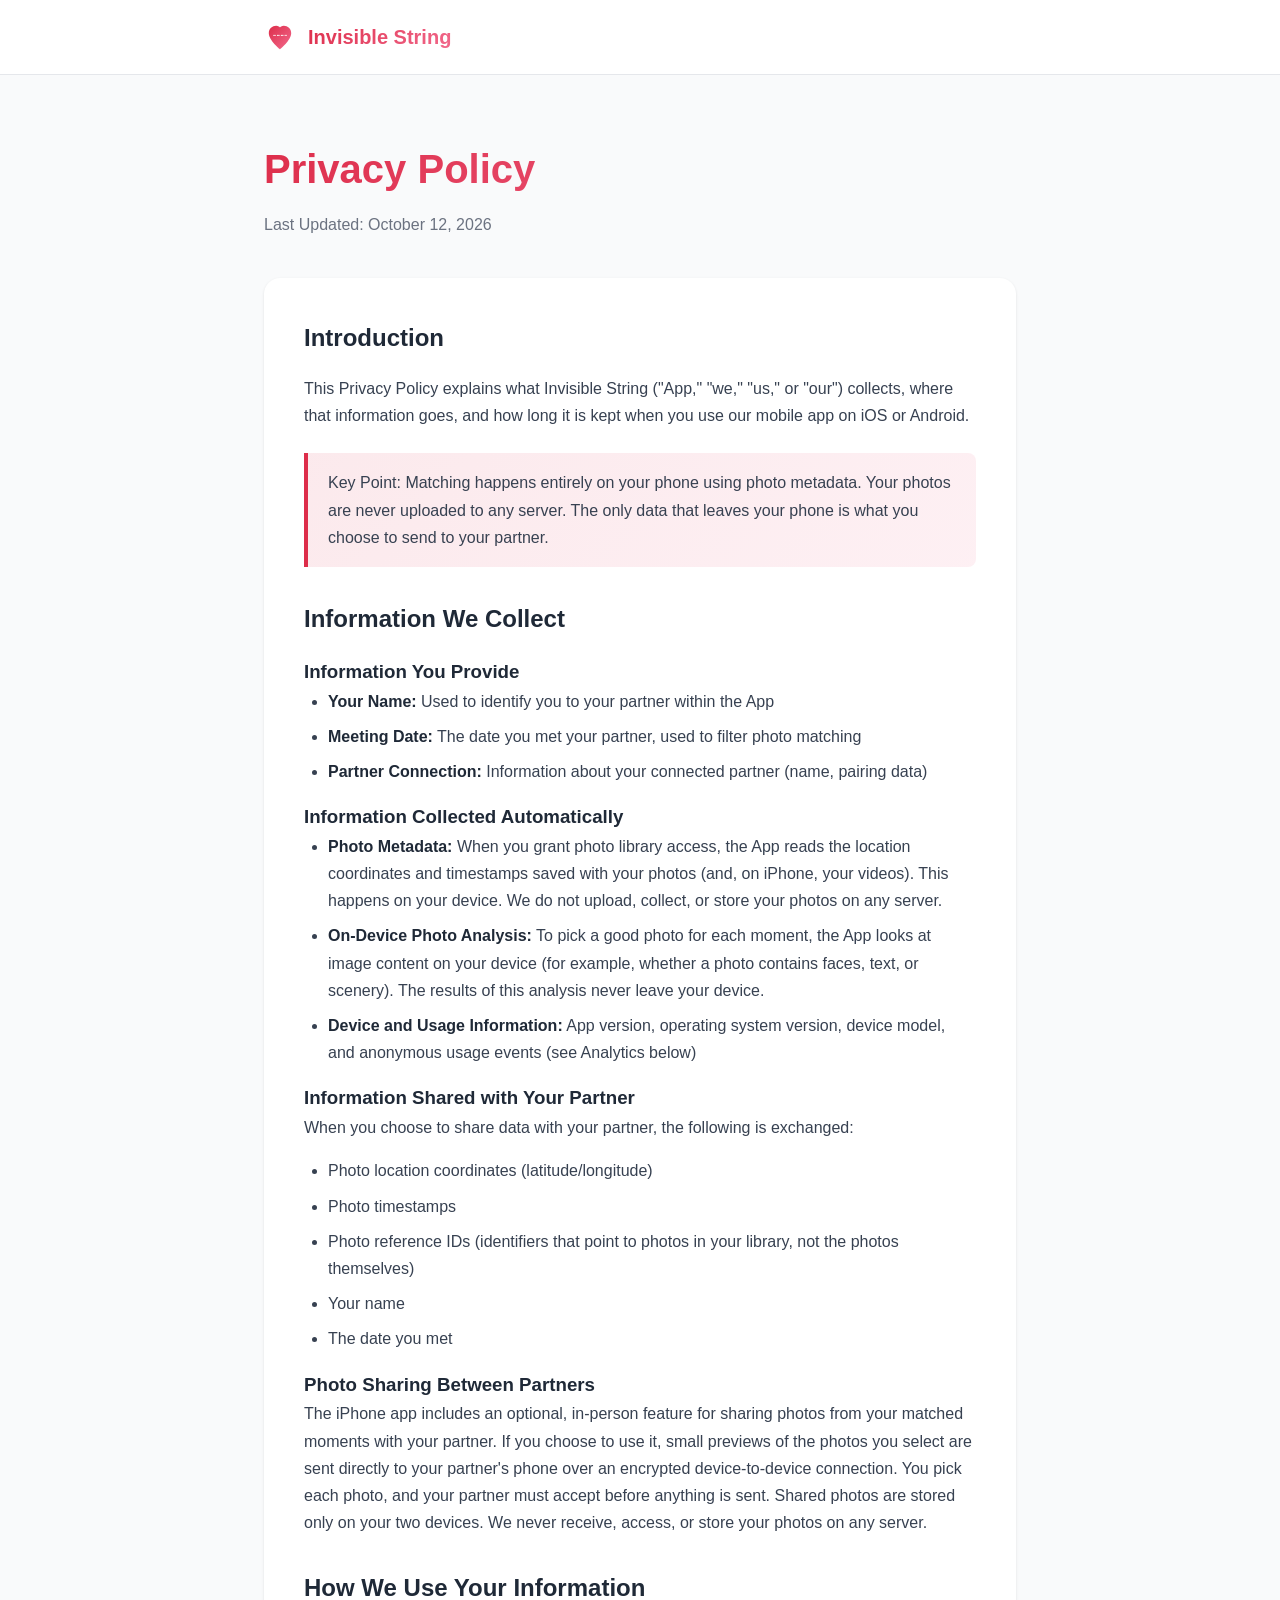
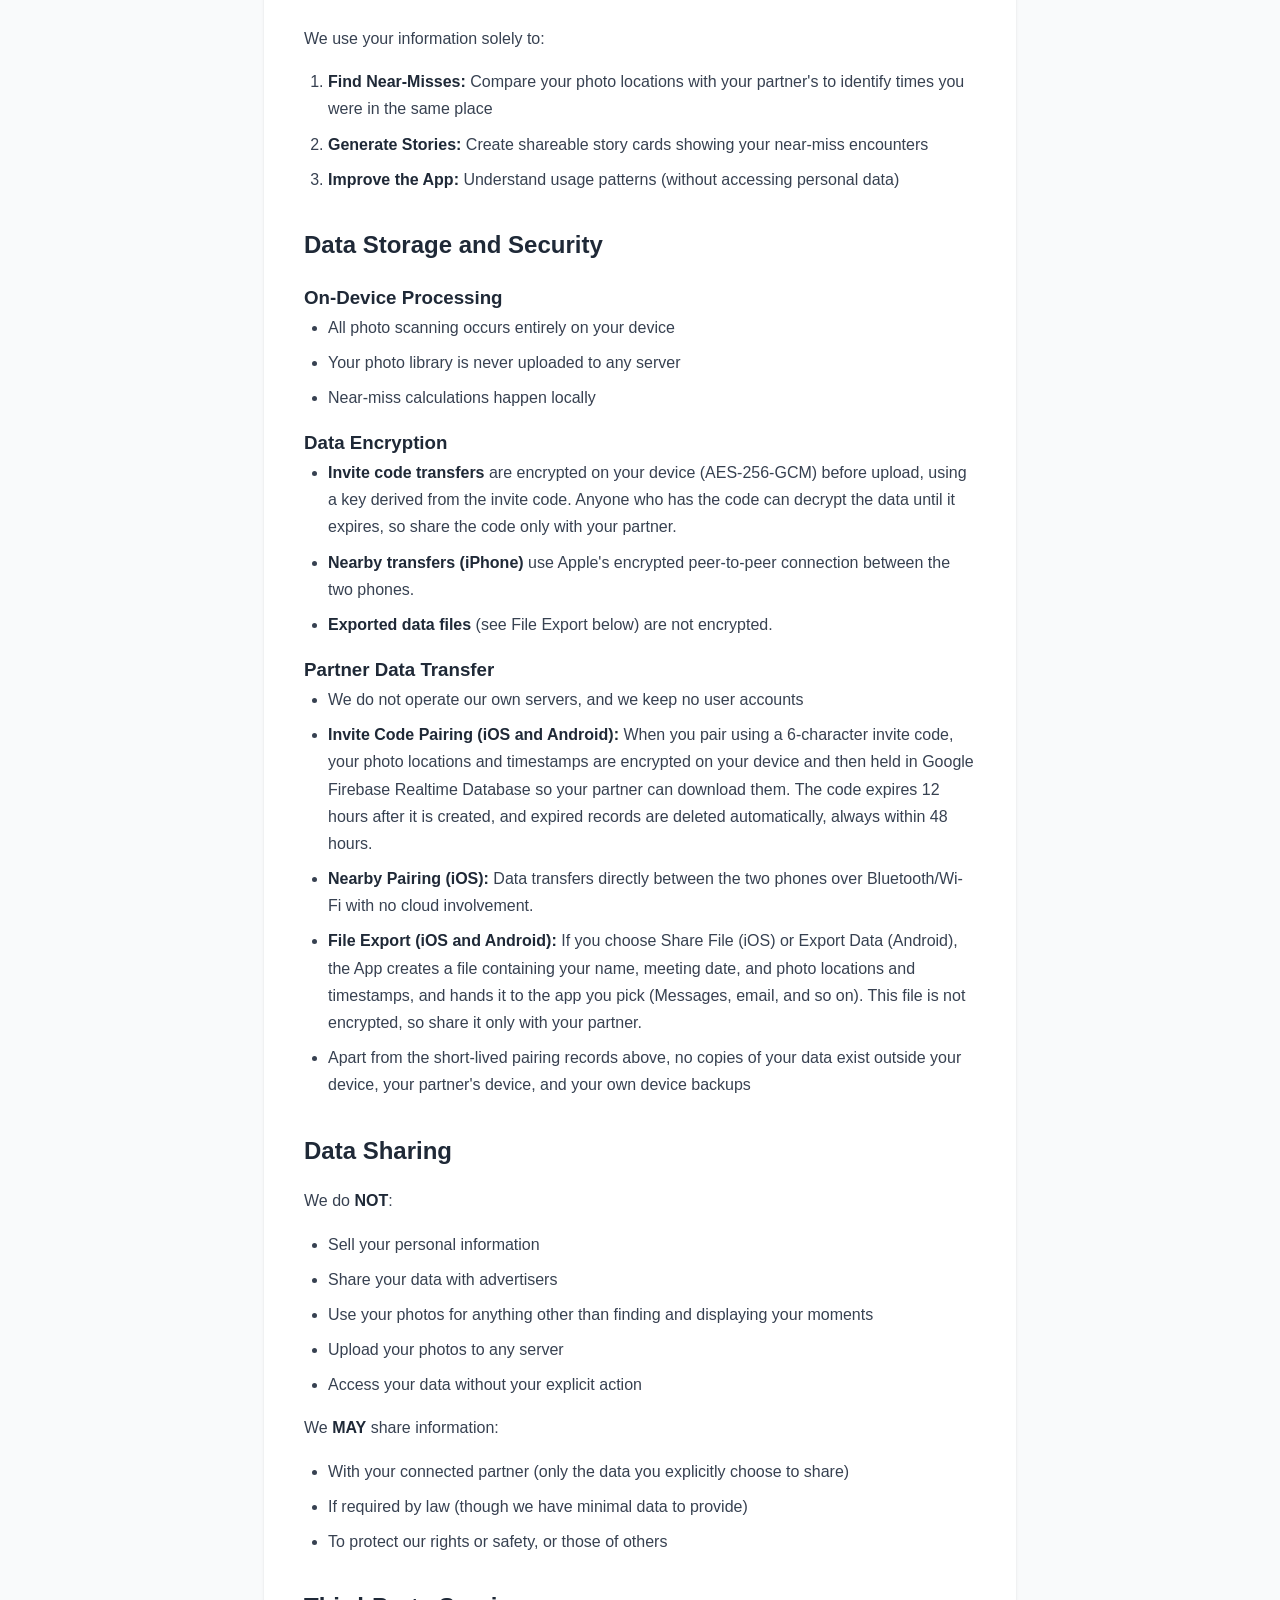
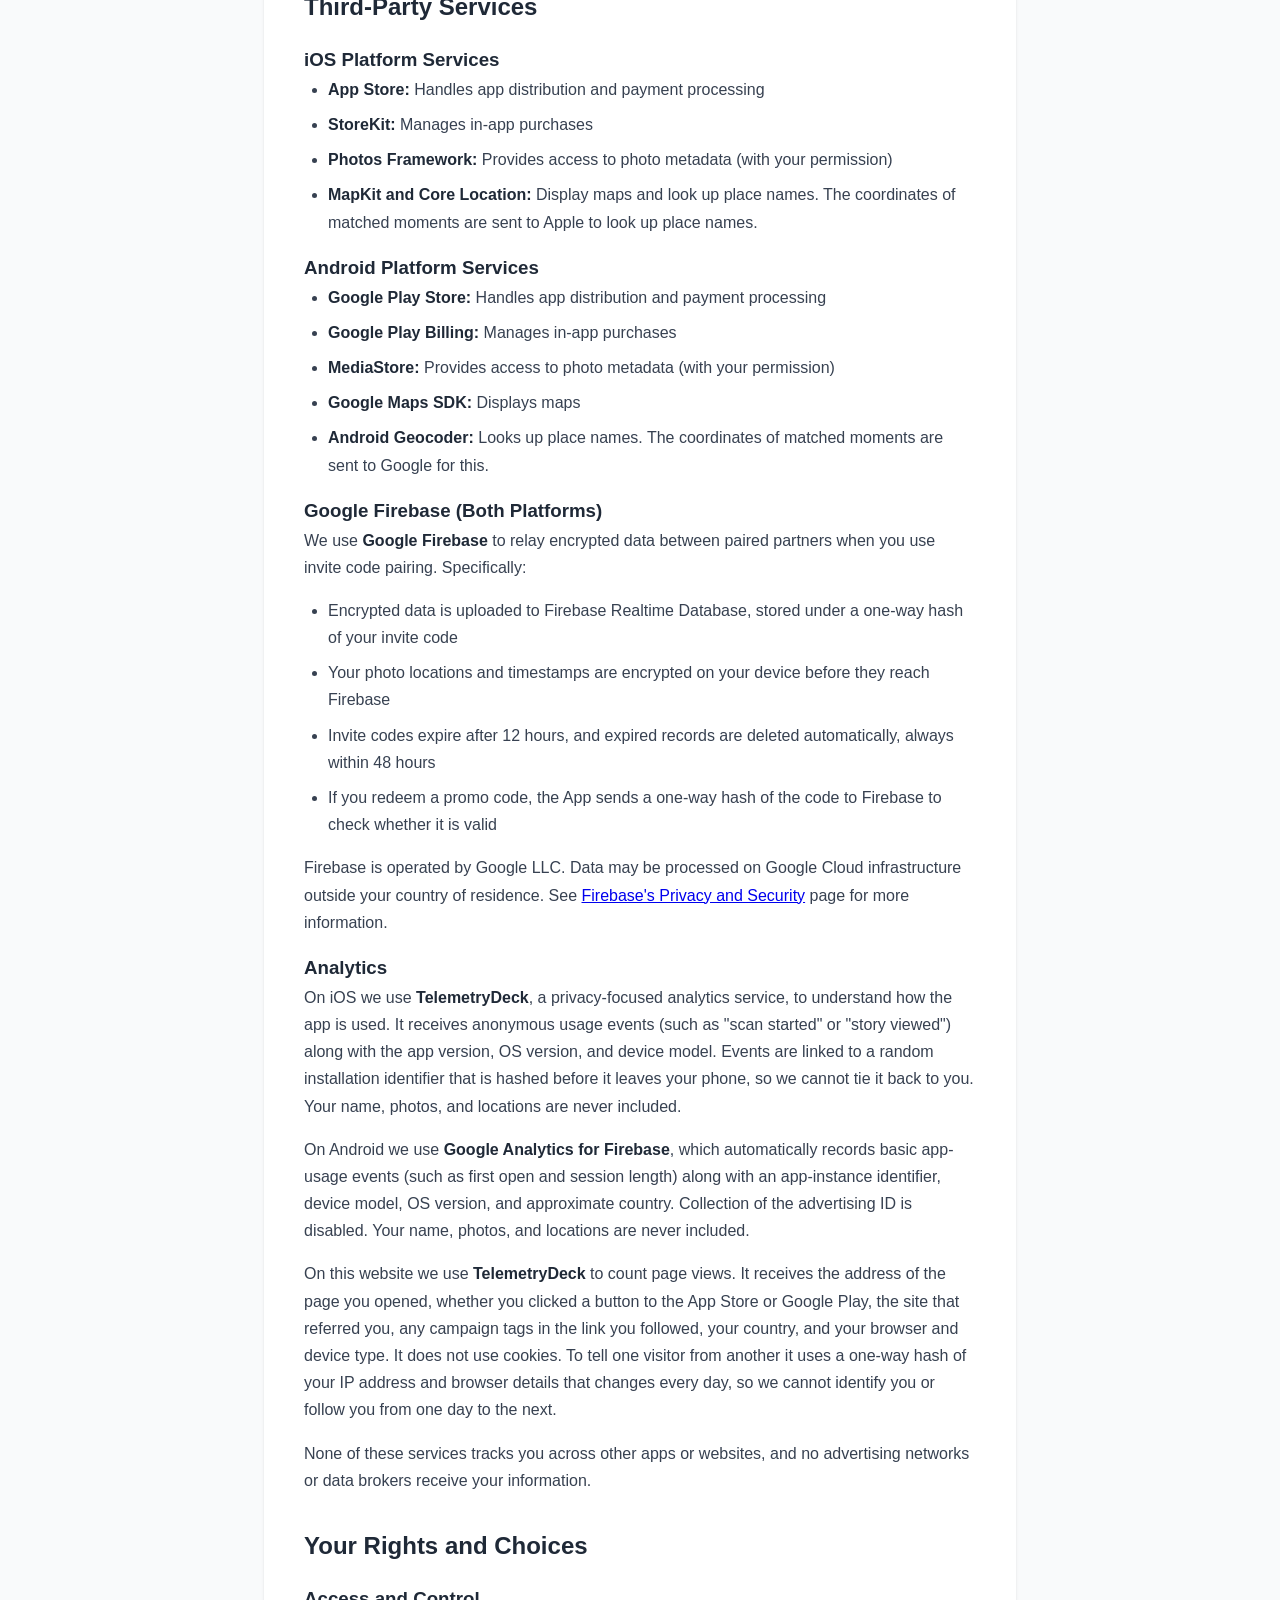
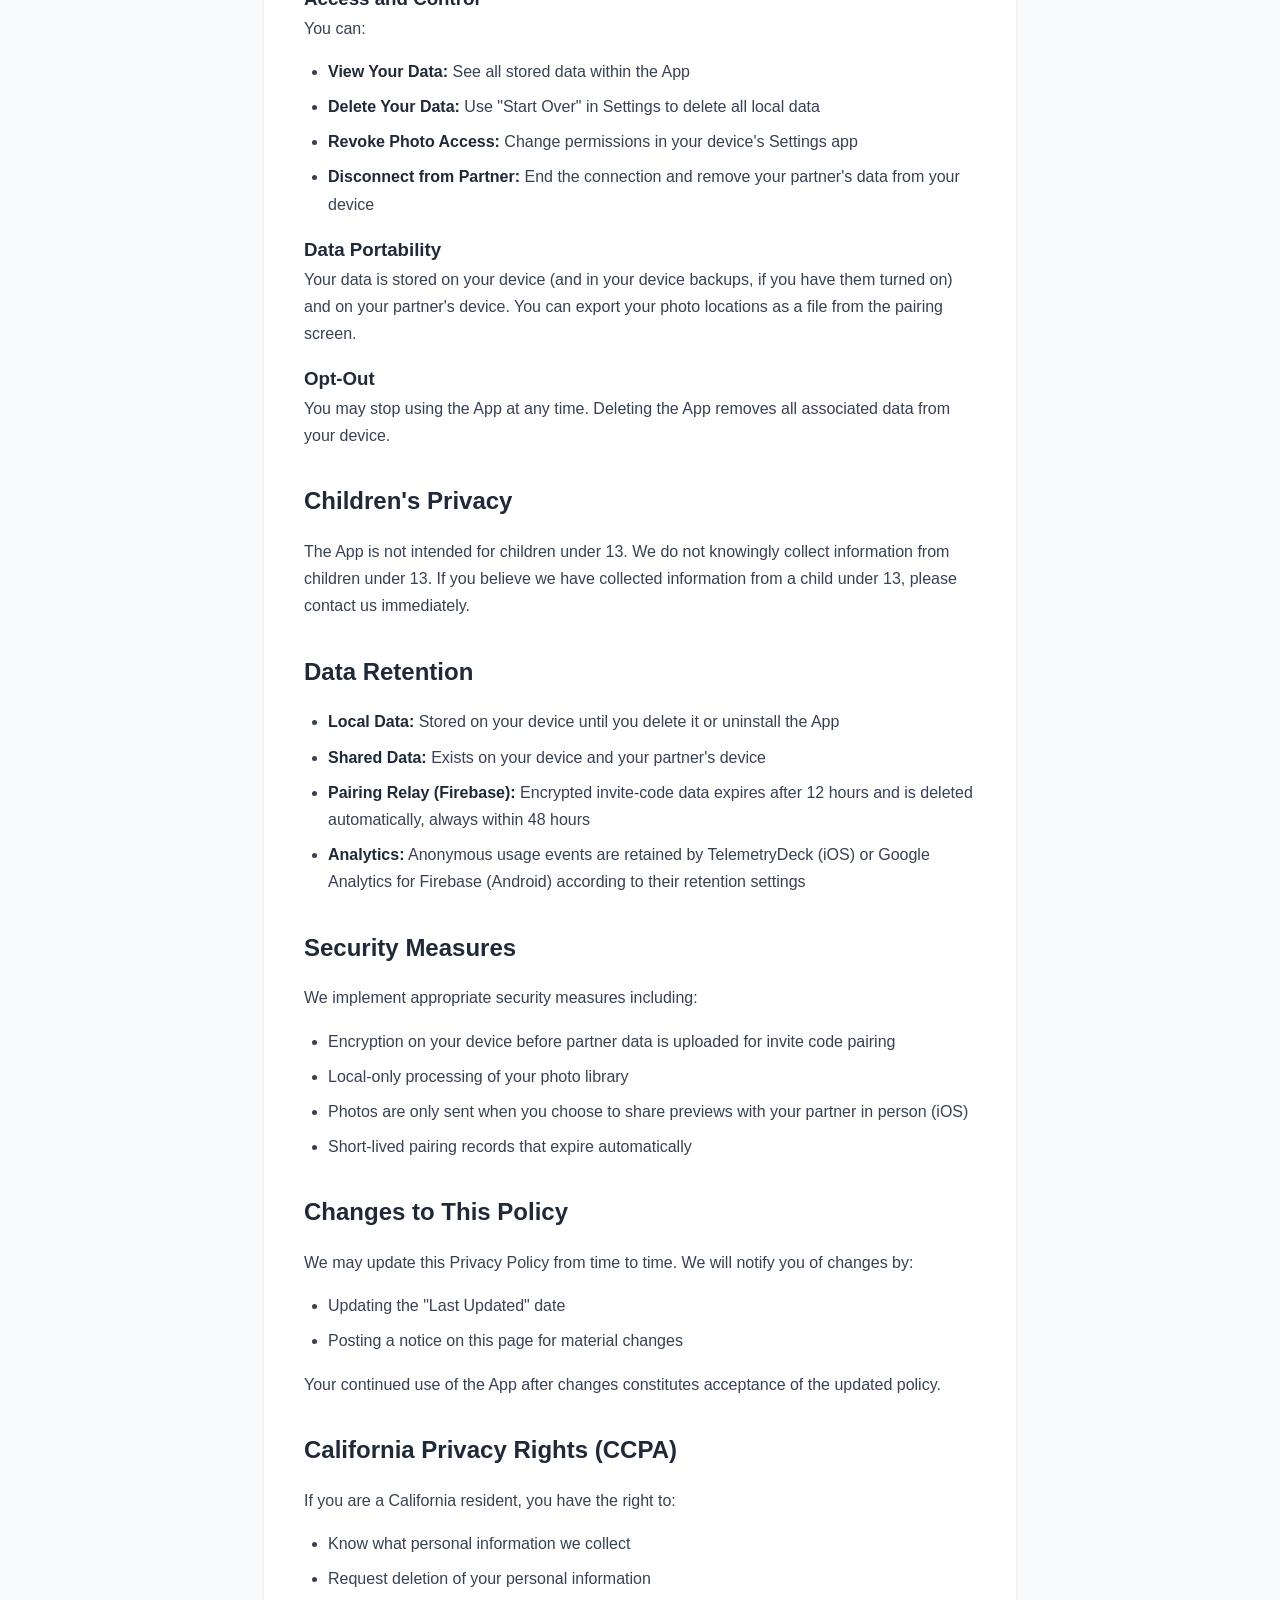
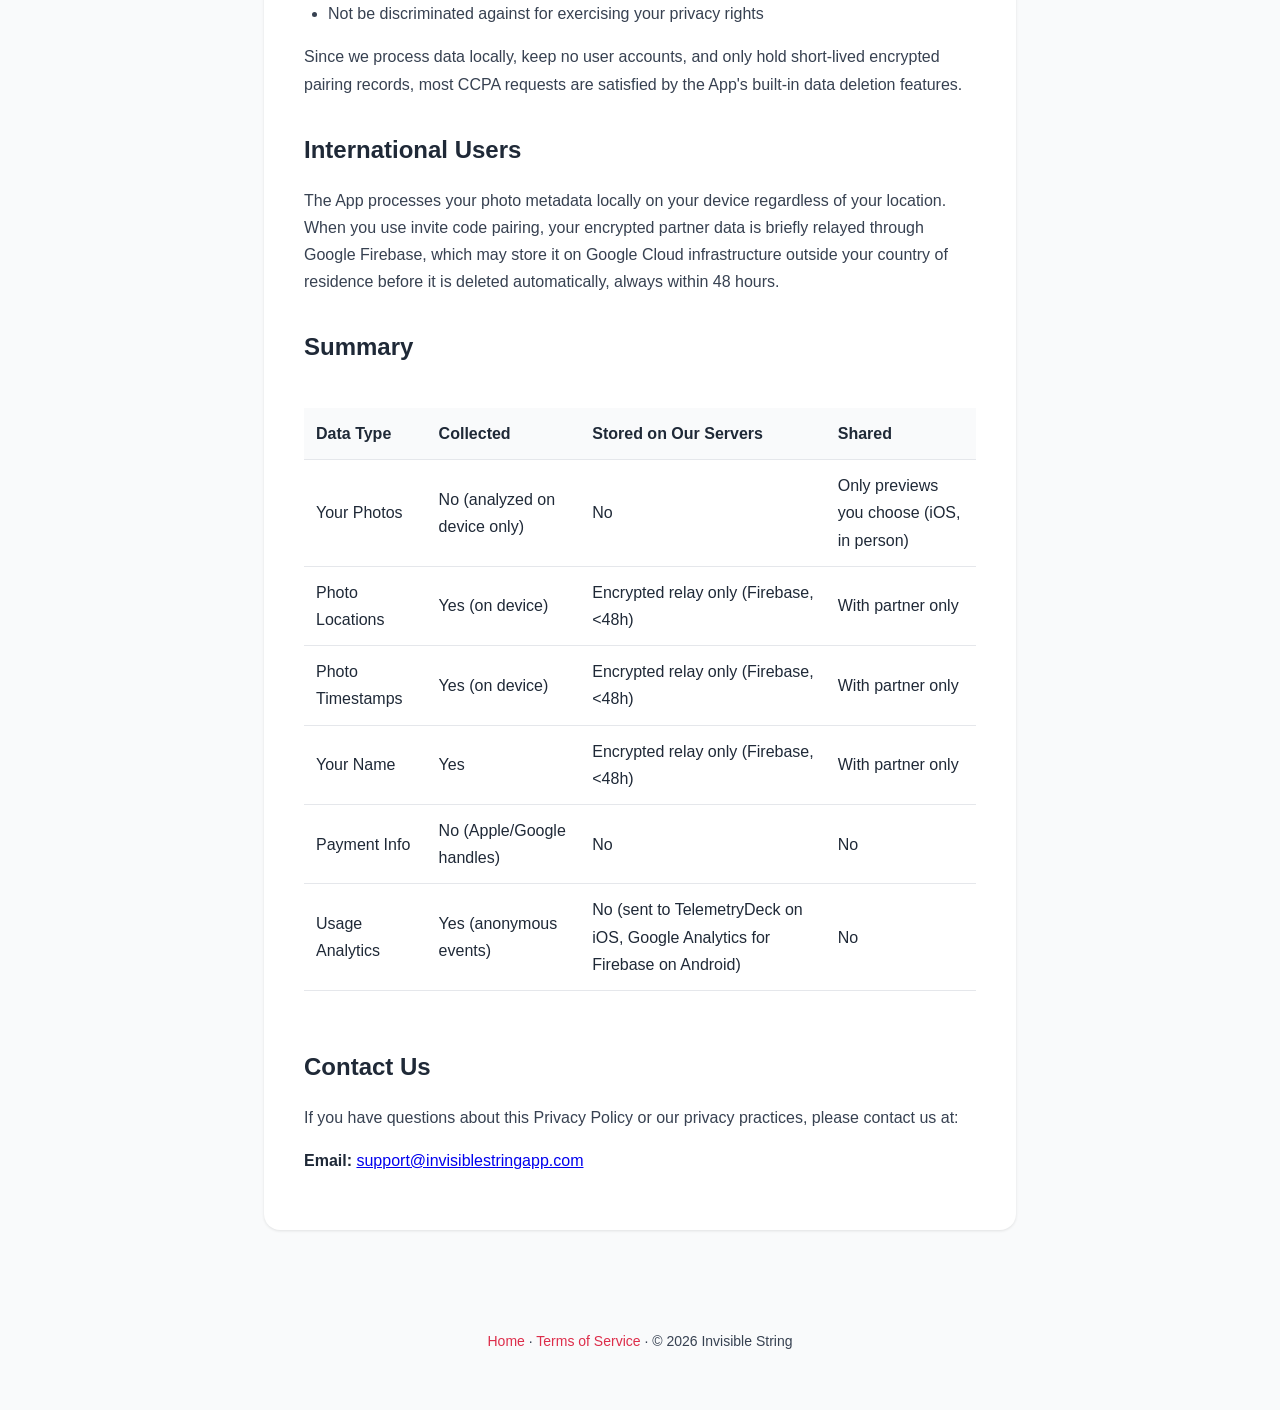
==== commit f43c4c45: "Track clicks on the App Store and Google Play buttons Each click is sent to TelemetryDeck as a view " ====
--- a/privacy.html
+++ b/privacy.html
@@ -329,7 +329,7 @@
                 <h3>Analytics</h3>
                 <p>On iOS we use <strong>TelemetryDeck</strong>, a privacy-focused analytics service, to understand how the app is used. It receives anonymous usage events (such as "scan started" or "story viewed") along with the app version, OS version, and device model. Events are linked to a random installation identifier that is hashed before it leaves your phone, so we cannot tie it back to you. Your name, photos, and locations are never included.</p>
                 <p>On Android we use <strong>Google Analytics for Firebase</strong>, which automatically records basic app-usage events (such as first open and session length) along with an app-instance identifier, device model, OS version, and approximate country. Collection of the advertising ID is disabled. Your name, photos, and locations are never included.</p>
-                <p>On this website we use <strong>TelemetryDeck</strong> to count page views. It receives the address of the page you opened, the site that referred you, any campaign tags in the link you followed, your country, and your browser and device type. It does not use cookies. To tell one visitor from another it uses a one-way hash of your IP address and browser details that changes every day, so we cannot identify you or follow you from one day to the next.</p>
+                <p>On this website we use <strong>TelemetryDeck</strong> to count page views. It receives the address of the page you opened, whether you clicked a button to the App Store or Google Play, the site that referred you, any campaign tags in the link you followed, your country, and your browser and device type. It does not use cookies. To tell one visitor from another it uses a one-way hash of your IP address and browser details that changes every day, so we cannot identify you or follow you from one day to the next.</p>
                 <p>None of these services tracks you across other apps or websites, and no advertising networks or data brokers receive your information.</p>
 
                 <h2>Your Rights and Choices</h2>
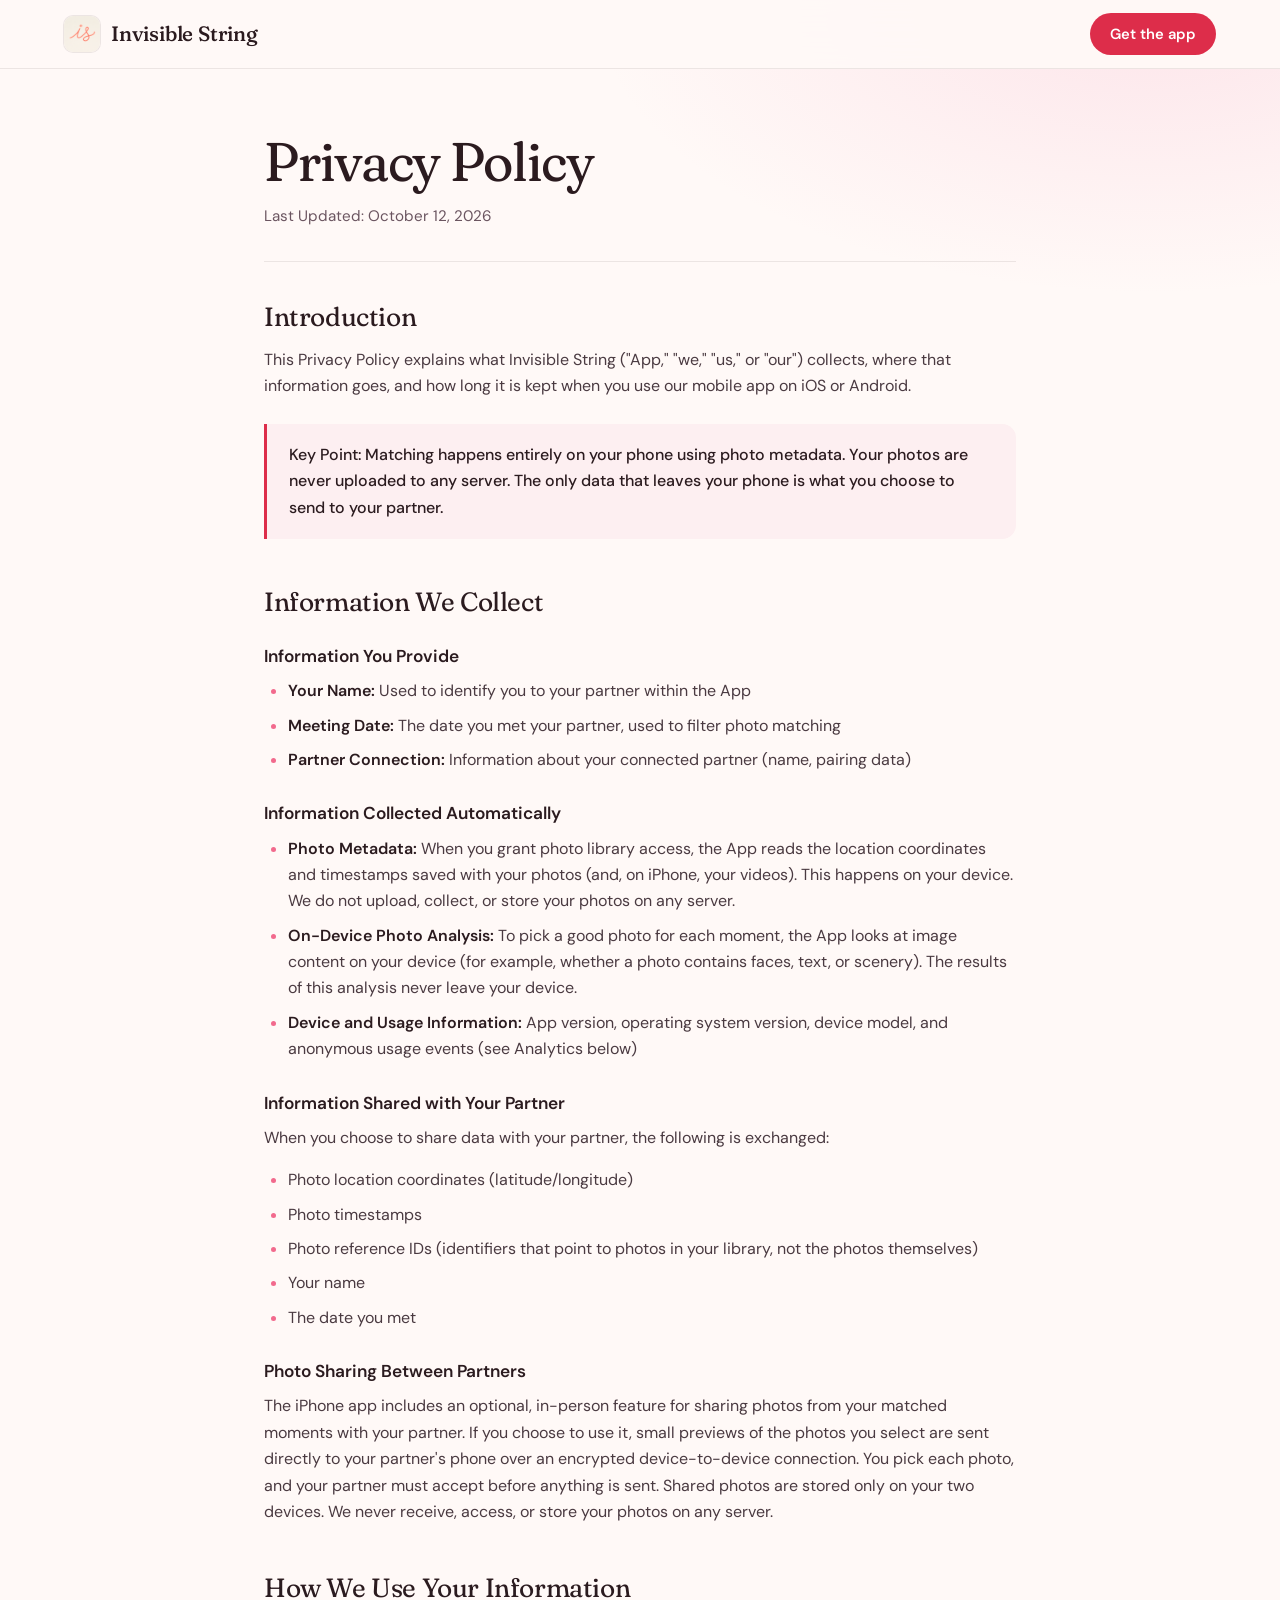
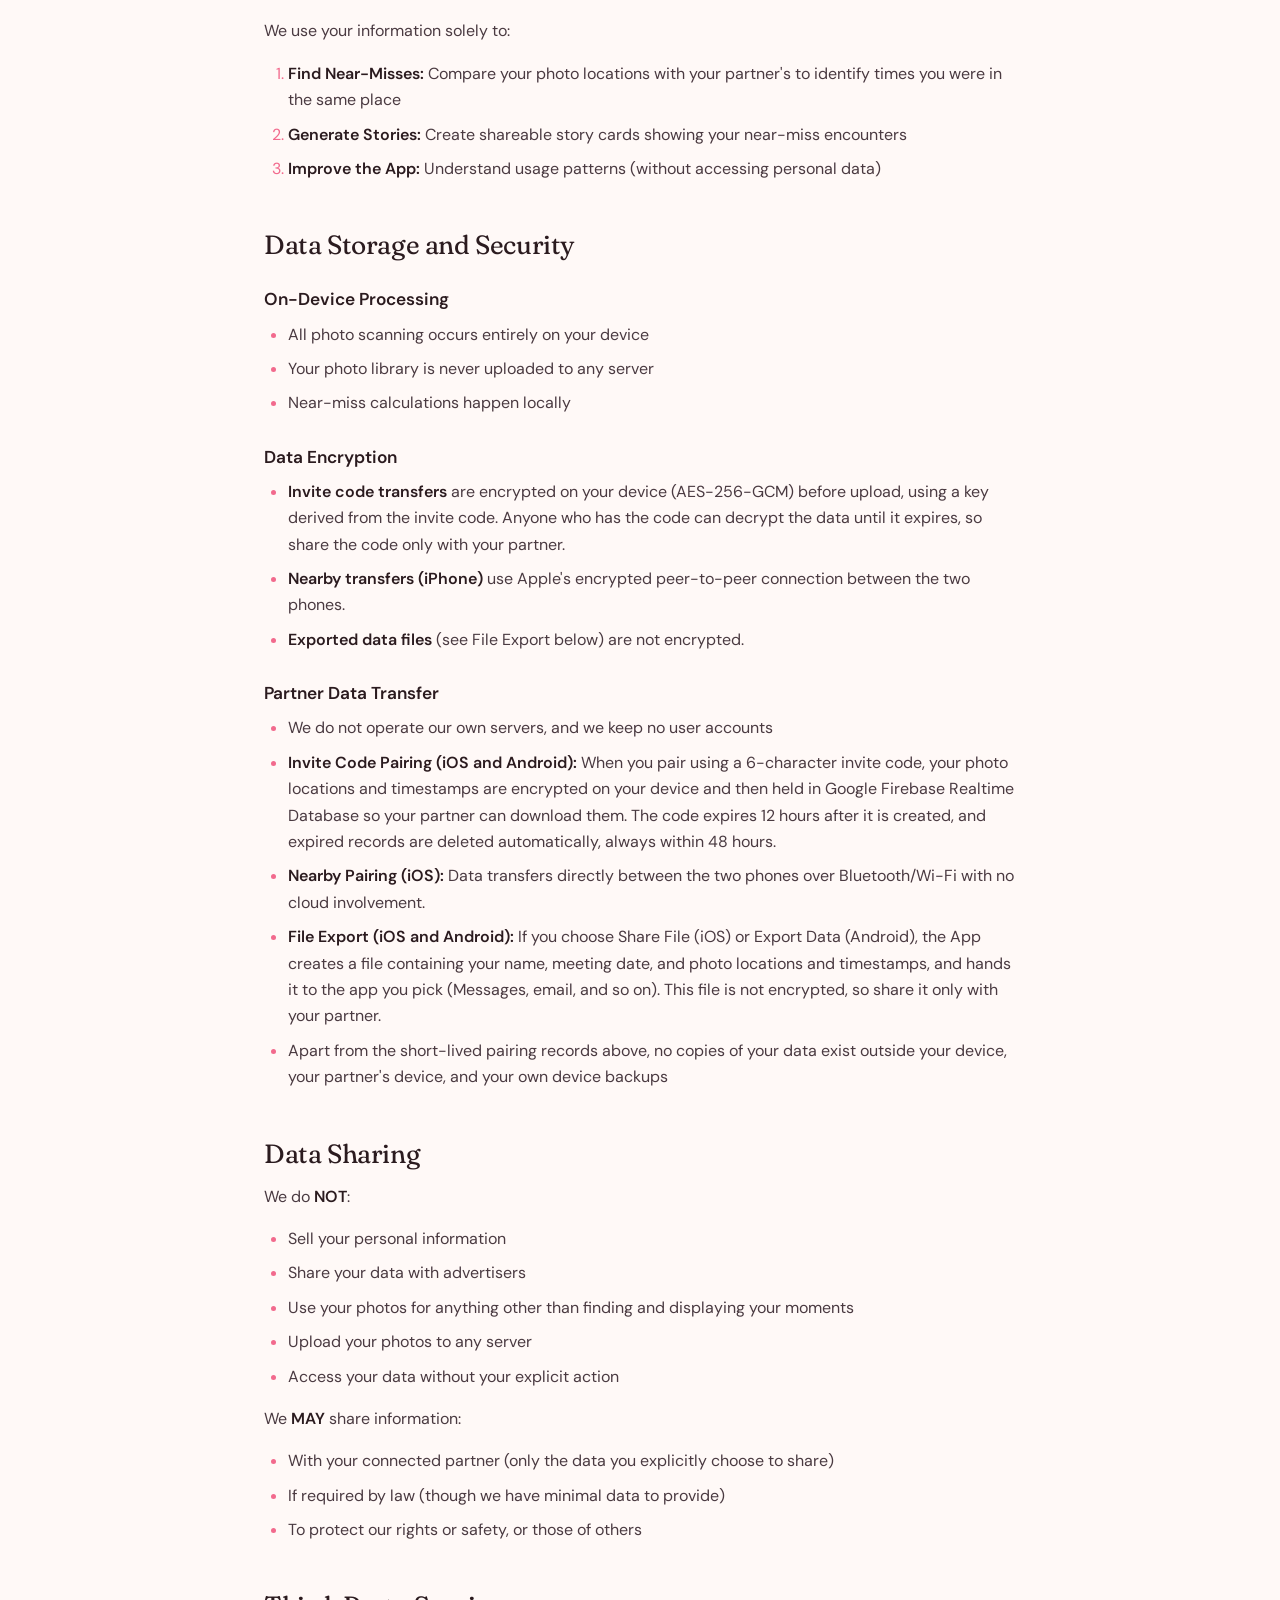
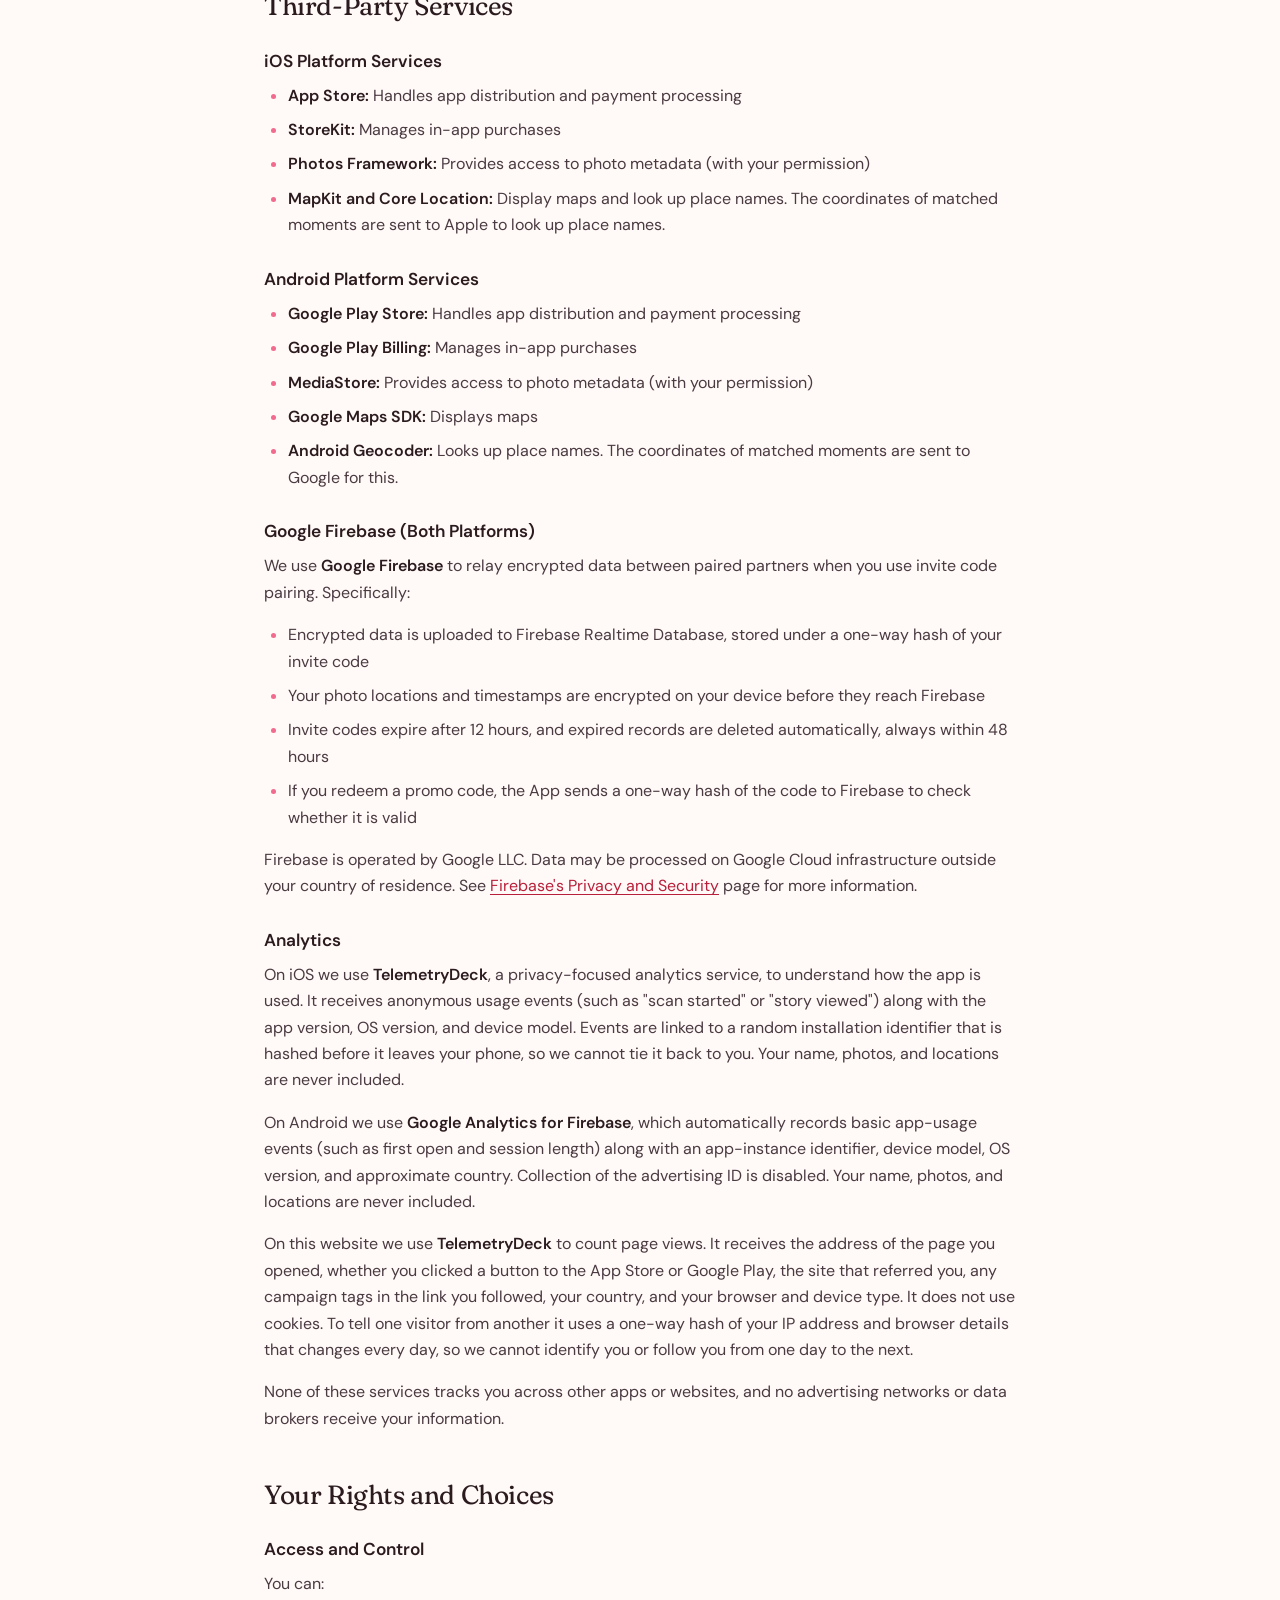
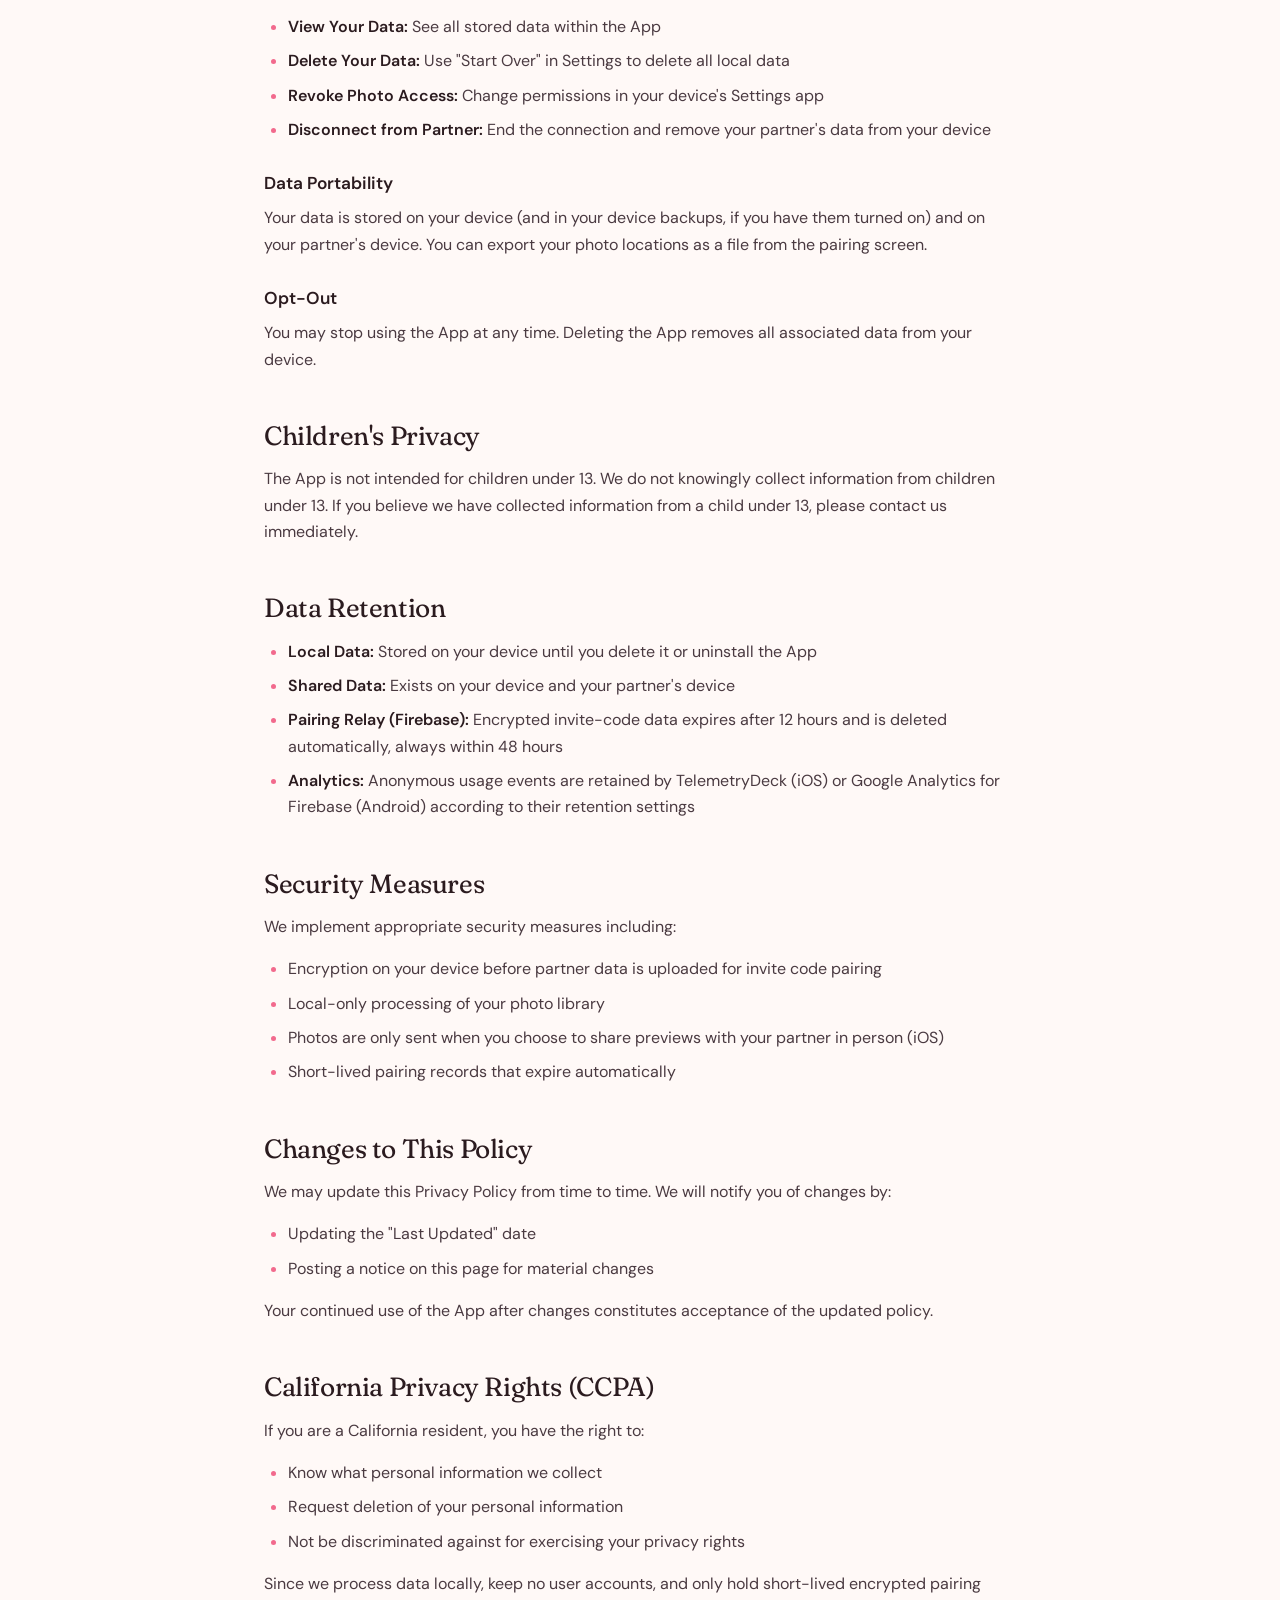
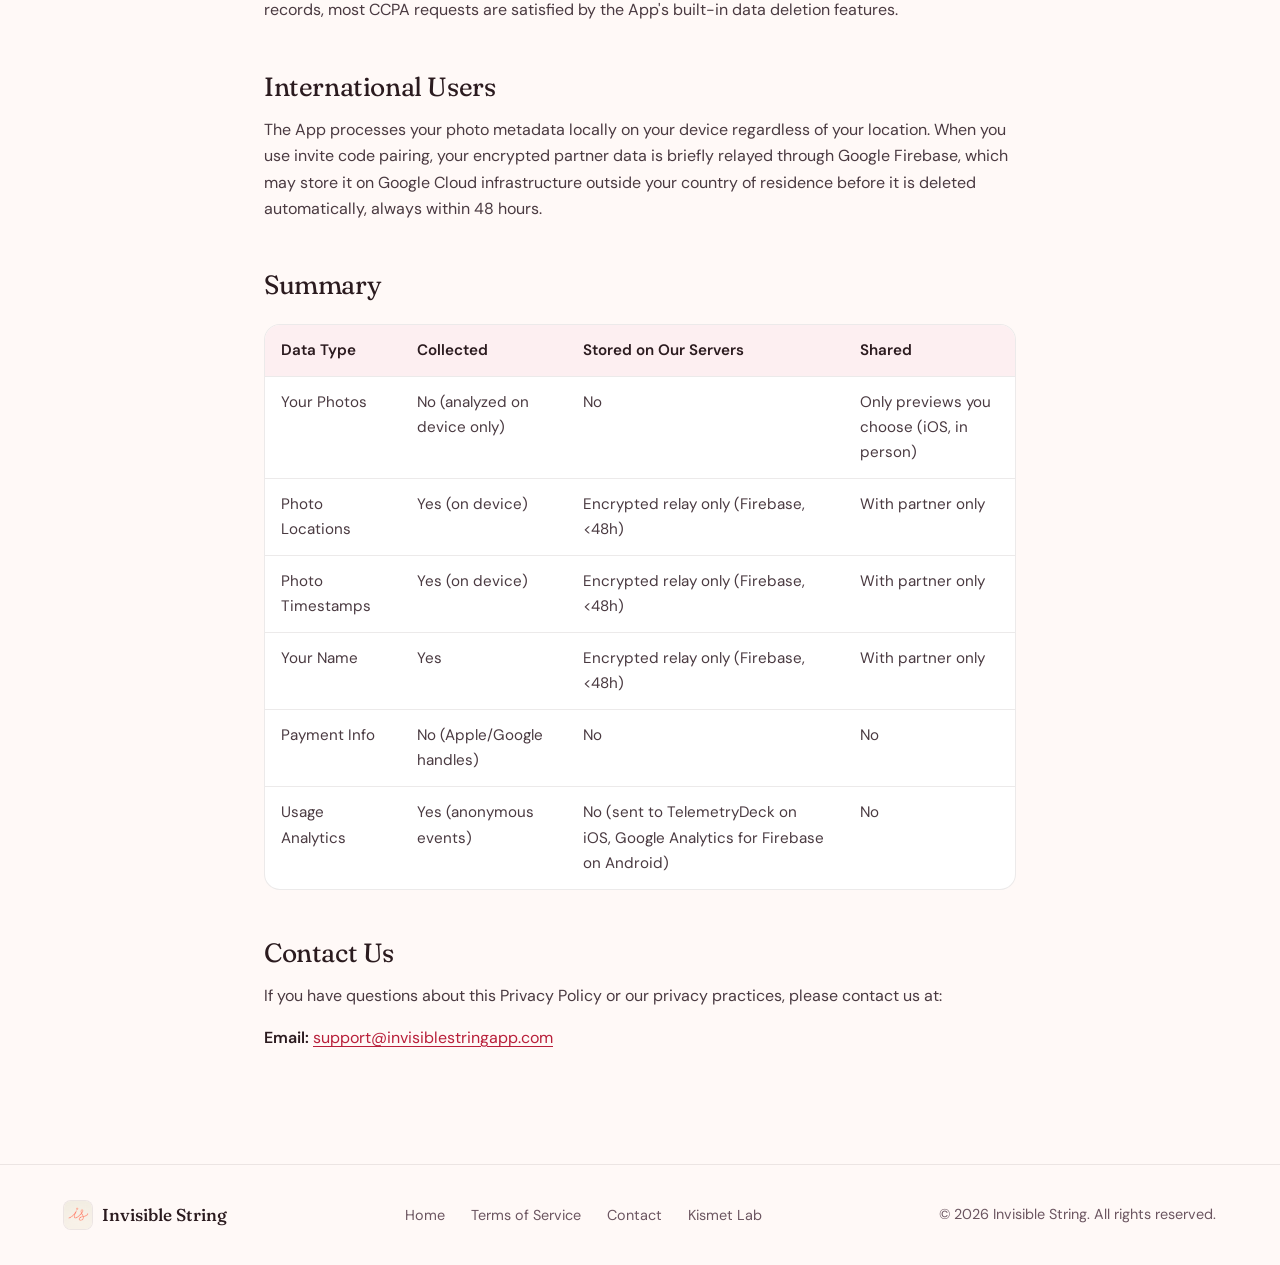
==== commit 2dcd1eca: "Redesign the site around the two-threads idea Rebuild the home page with a new hero, near-miss categ" ====
--- a/privacy.html
+++ b/privacy.html
@@ -15,197 +15,29 @@
     <meta property="og:image" content="https://invisiblestringapp.com/og-image.png">
     <link rel="icon" type="image/png" href="favicon.png">
     <link rel="apple-touch-icon" href="apple-touch-icon.png">
-    <style>
-        :root {
-            --raspberry: #dd2d4a;
-            --bubblegum: #f26a8d;
-            --crushed-berry: #880d1e;
-            --pink-mist: #f49cbb;
-            --light-cyan: #87DEEA;
-            --dark: #1f2937;
-        }
-
-        * {
-            margin: 0;
-            padding: 0;
-            box-sizing: border-box;
-        }
-
-        body {
-            font-family: -apple-system, BlinkMacSystemFont, 'Segoe UI', Roboto, Oxygen, Ubuntu, sans-serif;
-            background: #f9fafb;
-            color: var(--dark);
-            line-height: 1.7;
-        }
-
-        .container {
-            max-width: 800px;
-            margin: 0 auto;
-            padding: 0 24px;
-        }
-
-        header {
-            background: white;
-            border-bottom: 1px solid #e5e7eb;
-            padding: 20px 0;
-        }
-
-        .logo {
-            display: flex;
-            align-items: center;
-            gap: 12px;
-            text-decoration: none;
-            color: var(--dark);
-        }
-
-        .logo-icon {
-            width: 32px;
-            height: 32px;
-        }
-
-        .logo-text {
-            font-size: 1.25rem;
-            font-weight: 700;
-            background: linear-gradient(135deg, var(--raspberry), var(--bubblegum));
-            -webkit-background-clip: text;
-            -webkit-text-fill-color: transparent;
-            background-clip: text;
-        }
-
-        main {
-            padding: 60px 0;
-        }
-
-        h1 {
-            font-size: 2.5rem;
-            margin-bottom: 8px;
-            background: linear-gradient(135deg, var(--raspberry), var(--bubblegum));
-            -webkit-background-clip: text;
-            -webkit-text-fill-color: transparent;
-            background-clip: text;
-        }
-
-        .last-updated {
-            color: #6b7280;
-            margin-bottom: 40px;
-        }
-
-        .content {
-            background: white;
-            border-radius: 16px;
-            padding: 40px;
-            box-shadow: 0 1px 3px rgba(0,0,0,0.1);
-        }
-
-        h2 {
-            font-size: 1.5rem;
-            margin-top: 32px;
-            margin-bottom: 16px;
-            color: var(--dark);
-        }
-
-        h2:first-child {
-            margin-top: 0;
-        }
-
-        p {
-            margin-bottom: 16px;
-            color: #374151;
-        }
-
-        ul, ol {
-            margin-bottom: 16px;
-            padding-left: 24px;
-        }
-
-        li {
-            margin-bottom: 8px;
-            color: #374151;
-        }
-
-        strong {
-            color: var(--dark);
-        }
-
-        .highlight-box {
-            background: linear-gradient(135deg, rgba(221, 45, 74, 0.1), rgba(242, 106, 141, 0.1));
-            border-left: 4px solid var(--raspberry);
-            padding: 16px 20px;
-            border-radius: 0 8px 8px 0;
-            margin: 24px 0;
-        }
-
-        .highlight-box p {
-            margin: 0;
-            font-weight: 500;
-        }
-
-        .table-scroll {
-            overflow-x: auto;
-        }
-
-        table {
-            width: 100%;
-            border-collapse: collapse;
-            margin: 24px 0;
-        }
-
-        th, td {
-            padding: 12px;
-            text-align: left;
-            border-bottom: 1px solid #e5e7eb;
-        }
-
-        th {
-            background: #f9fafb;
-            font-weight: 600;
-        }
-
-        footer {
-            padding: 40px 0;
-            text-align: center;
-            color: #6b7280;
-            font-size: 0.875rem;
-        }
-
-        footer a {
-            color: var(--raspberry);
-            text-decoration: none;
-        }
-
-        @media (max-width: 768px) {
-            h1 {
-                font-size: 2rem;
-            }
-
-            .content {
-                padding: 24px;
-            }
-        }
-    </style>
+    <!-- Google Fonts -->
+    <link rel="preconnect" href="https://fonts.googleapis.com">
+    <link rel="preconnect" href="https://fonts.gstatic.com" crossorigin>
+    <link href="https://fonts.googleapis.com/css2?family=Fraunces:ital,opsz,wght,SOFT@0,9..144,300..600,0..100;1,9..144,300..600,0..100&family=DM+Sans:ital,opsz,wght@0,9..40,400..700;1,9..40,400..700&display=swap" rel="stylesheet">
+
+    <link rel="stylesheet" href="styles.css">
     <!-- Page view analytics (TelemetryDeck, no cookies) -->
     <script src="https://cdn.telemetrydeck.com/websdk/telemetrydeck.min.js" data-app-id="FE3F4589-1E31-4BCF-A4CA-4C0FED8EB4B2"></script>
 </head>
 <body>
-    <header>
+    <header class="site-header scrolled">
         <div class="container">
-            <a href="./" class="logo">
-                <svg class="logo-icon" viewBox="0 0 100 100" fill="none" xmlns="http://www.w3.org/2000/svg">
-                    <defs>
-                        <linearGradient id="heartGradient" x1="0%" y1="0%" x2="100%" y2="100%">
-                            <stop offset="0%" style="stop-color:#dd2d4a"/>
-                            <stop offset="100%" style="stop-color:#f26a8d"/>
-                        </linearGradient>
-                    </defs>
-                    <path d="M50 88C50 88 15 60 15 38C15 24 26 15 38 15C44 15 50 20 50 20C50 20 56 15 62 15C74 15 85 24 85 38C85 60 50 88 50 88Z" fill="url(#heartGradient)"/>
-                    <path d="M30 45C30 45 45 45 70 45" stroke="white" stroke-width="3" stroke-linecap="round" stroke-dasharray="6 6"/>
-                </svg>
-                <span class="logo-text">Invisible String</span>
-            </a>
+            <nav>
+                <a href="./" class="logo">
+                    <img class="logo-icon" src="app-icon.png" alt="" width="36" height="36">
+                    <span class="logo-text">Invisible String</span>
+                </a>
+                <a href="./#download" class="btn-pill">Get the app</a>
+            </nav>
         </div>
     </header>
 
-    <main>
+    <main class="legal-main">
         <div class="container">
             <h1>Privacy Policy</h1>
             <p class="last-updated">Last Updated: October 12, 2026</p>
@@ -448,9 +280,21 @@
         </div>
     </main>
 
-    <footer>
+    <footer class="site-footer">
         <div class="container">
-            <p><a href="./">Home</a> &middot; <a href="terms.html">Terms of Service</a> &middot; &copy; 2026 Invisible String</p>
+            <div class="footer-content">
+                <a href="./" class="footer-brand">
+                    <img src="app-icon.png" alt="" width="28" height="28">
+                    <span>Invisible String</span>
+                </a>
+                <ul class="footer-links">
+                    <li><a href="./">Home</a></li>
+                    <li><a href="terms.html">Terms of Service</a></li>
+                    <li><a href="mailto:support@invisiblestringapp.com">Contact</a></li>
+                    <li><a href="https://kismetlab.io/" target="_blank" rel="noopener">Kismet Lab</a></li>
+                </ul>
+                <p class="copyright">&copy; 2026 Invisible String. All rights reserved.</p>
+            </div>
         </div>
     </footer>
 </body>
--- a/styles.css
+++ b/styles.css
@@ -0,0 +1,1485 @@
+/* Invisible String: shared styles for the home page and the legal pages. */
+
+:root {
+    /* The app's palette (Color+Theme.swift) */
+    --raspberry: #DD2D4A;
+    --raspberry-deep: #B81F3A;
+    --berry: #880D1E;
+    --bubblegum: #F26A8D;
+    --mist: #F49CBB;
+    --cyan: #87DEEA;
+    --cyan-mid: #4FC4D6;
+    --cyan-deep: #177E90;
+
+    /* Surfaces and text */
+    --paper: #FFF9F7;
+    --blush: #FDEFF1;
+    --cream: #F7F1E8;
+    --ink: #2B1B1F;
+    --ink-soft: #6B5560;
+    --line: rgba(43, 27, 31, 0.09);
+    --night: #2A0F18;
+
+    --serif: 'Fraunces', 'Iowan Old Style', 'Palatino Linotype', Georgia, serif;
+    --sans: 'DM Sans', -apple-system, BlinkMacSystemFont, 'Segoe UI', sans-serif;
+
+    --shadow-card: 0 1px 2px rgba(43, 27, 31, 0.04), 0 18px 40px -22px rgba(136, 13, 30, 0.22);
+    --header-h: 68px;
+}
+
+*,
+*::before,
+*::after {
+    margin: 0;
+    padding: 0;
+    box-sizing: border-box;
+}
+
+html {
+    scroll-behavior: smooth;
+    -webkit-text-size-adjust: 100%;
+}
+
+body {
+    font-family: var(--sans);
+    font-size: 1rem;
+    line-height: 1.65;
+    color: var(--ink);
+    background: var(--paper);
+    -webkit-font-smoothing: antialiased;
+    overflow-x: hidden;
+    overflow-x: clip;
+}
+
+img,
+svg {
+    display: block;
+    max-width: 100%;
+}
+
+section[id] {
+    scroll-margin-top: calc(var(--header-h) + 16px);
+}
+
+::selection {
+    background: var(--mist);
+    color: var(--berry);
+}
+
+a:focus-visible,
+button:focus-visible {
+    outline: 2px solid var(--raspberry);
+    outline-offset: 3px;
+    border-radius: 6px;
+}
+
+.container {
+    max-width: 1200px;
+    margin: 0 auto;
+    padding: 0 24px;
+}
+
+/* ─── Type ─── */
+h1,
+h2,
+h3 {
+    font-family: var(--serif);
+    font-weight: 400;
+    font-variation-settings: 'SOFT' 60;
+    letter-spacing: -0.015em;
+    line-height: 1.1;
+    text-wrap: balance;
+}
+
+h1 em,
+h2 em {
+    font-style: italic;
+    color: var(--raspberry);
+}
+
+.eyebrow {
+    display: block;
+    font-size: 0.78rem;
+    font-weight: 600;
+    letter-spacing: 0.14em;
+    text-transform: uppercase;
+    color: var(--raspberry-deep);
+    margin-bottom: 16px;
+}
+
+.section-title {
+    font-size: clamp(2rem, 3.8vw, 3rem);
+}
+
+.lede {
+    color: var(--ink-soft);
+    font-size: 1.1rem;
+    line-height: 1.7;
+    text-wrap: pretty;
+}
+
+/* ─── Header ─── */
+.site-header {
+    position: fixed;
+    top: 0;
+    left: 0;
+    width: 100%;
+    z-index: 100;
+    background: rgba(255, 249, 247, 0.78);
+    backdrop-filter: saturate(160%) blur(16px);
+    -webkit-backdrop-filter: saturate(160%) blur(16px);
+    border-bottom: 1px solid transparent;
+    transition: border-color 0.3s, background 0.3s;
+}
+
+.site-header.scrolled {
+    background: rgba(255, 249, 247, 0.94);
+    border-bottom-color: var(--line);
+}
+
+.site-header nav {
+    display: flex;
+    justify-content: space-between;
+    align-items: center;
+    height: var(--header-h);
+}
+
+.logo {
+    display: flex;
+    align-items: center;
+    gap: 11px;
+    text-decoration: none;
+    color: var(--ink);
+}
+
+.logo-icon {
+    width: 36px;
+    height: 36px;
+    border-radius: 9px;
+    box-shadow: 0 0 0 1px var(--line);
+}
+
+.logo-text {
+    font-family: var(--serif);
+    font-variation-settings: 'SOFT' 60;
+    font-size: 1.3rem;
+    font-weight: 500;
+    letter-spacing: -0.01em;
+}
+
+.nav-links {
+    display: flex;
+    gap: 34px;
+    list-style: none;
+    align-items: center;
+}
+
+.nav-links a {
+    text-decoration: none;
+    color: var(--ink);
+    font-weight: 500;
+    font-size: 0.95rem;
+    transition: color 0.2s;
+}
+
+.nav-links a:hover {
+    color: var(--raspberry-deep);
+}
+
+.btn-pill,
+.nav-links a.btn-pill {
+    display: inline-block;
+    background: var(--raspberry);
+    color: #fff;
+    padding: 9px 20px;
+    border-radius: 999px;
+    font-weight: 600;
+    font-size: 0.92rem;
+    text-decoration: none;
+    transition: background 0.2s, transform 0.2s;
+}
+
+.btn-pill:hover,
+.nav-links a.btn-pill:hover {
+    background: var(--raspberry-deep);
+    color: #fff;
+    transform: translateY(-1px);
+}
+
+.hamburger {
+    display: none;
+    background: none;
+    border: 0;
+    padding: 8px;
+    cursor: pointer;
+    width: 44px;
+    height: 44px;
+    align-items: center;
+    justify-content: center;
+    position: relative;
+    z-index: 101;
+}
+
+.hamburger-box {
+    position: relative;
+    width: 24px;
+    height: 18px;
+}
+
+.hamburger-line {
+    position: absolute;
+    left: 0;
+    width: 100%;
+    height: 2px;
+    background: var(--ink);
+    border-radius: 2px;
+    transition: transform 0.25s ease, opacity 0.2s ease, top 0.25s ease;
+}
+
+.hamburger-line:nth-child(1) { top: 0; }
+.hamburger-line:nth-child(2) { top: 8px; }
+.hamburger-line:nth-child(3) { top: 16px; }
+
+.hamburger[aria-expanded="true"] .hamburger-line:nth-child(1) {
+    top: 8px;
+    transform: rotate(45deg);
+}
+
+.hamburger[aria-expanded="true"] .hamburger-line:nth-child(2) {
+    opacity: 0;
+}
+
+.hamburger[aria-expanded="true"] .hamburger-line:nth-child(3) {
+    top: 8px;
+    transform: rotate(-45deg);
+}
+
+/* ─── Threads: the two strings drawn across the page ─── */
+.thread {
+    fill: none;
+    stroke-width: 2.25;
+    stroke-linecap: round;
+    stroke-linejoin: round;
+}
+
+.thread-you { stroke: var(--raspberry); }
+.thread-partner { stroke: var(--cyan-mid); }
+
+/* Each path carries pathLength="1", so one dash covers the whole line */
+.js .thread-draw {
+    stroke-dasharray: 1;
+    stroke-dashoffset: 1;
+}
+
+.js .draw-now .thread-draw,
+.js .revealed .thread-draw {
+    animation: threadDraw 2.6s cubic-bezier(0.45, 0, 0.2, 1) forwards;
+}
+
+@keyframes threadDraw {
+    to { stroke-dashoffset: 0; }
+}
+
+/* ─── Hero ─── */
+.hero {
+    position: relative;
+    padding: calc(var(--header-h) + 76px) 0 120px;
+    overflow: hidden;
+    overflow: clip;
+    background:
+        radial-gradient(900px 620px at 88% 12%, rgba(244, 156, 187, 0.28), transparent 68%),
+        radial-gradient(700px 520px at 4% 0%, rgba(135, 222, 234, 0.2), transparent 70%);
+}
+
+.hero-grid {
+    display: grid;
+    grid-template-columns: 1.1fr 0.9fr;
+    gap: 60px;
+    align-items: center;
+}
+
+.hero-text {
+    position: relative;
+    z-index: 2;
+}
+
+.hero h1 {
+    font-size: clamp(2.7rem, 5.6vw, 4.7rem);
+    font-weight: 380;
+    line-height: 1.02;
+    letter-spacing: -0.025em;
+    margin-bottom: 26px;
+}
+
+.hero .lede {
+    font-size: 1.2rem;
+    max-width: 500px;
+    margin-bottom: 34px;
+}
+
+.store-badges {
+    display: flex;
+    flex-wrap: wrap;
+    align-items: center;
+    gap: 8px;
+}
+
+.store-badge {
+    display: inline-block;
+    border-radius: 10px;
+    transition: transform 0.2s;
+}
+
+.store-badge:hover {
+    transform: translateY(-2px);
+}
+
+.store-badge img {
+    height: 54px;
+    width: auto;
+}
+
+/* Google's badge image has a built-in clear margin; pull it in to match Apple's */
+.store-badge.google-play img {
+    height: 80px;
+    margin: -13px -10px;
+}
+
+.assurances {
+    display: flex;
+    flex-wrap: wrap;
+    gap: 8px 22px;
+    list-style: none;
+    margin-top: 26px;
+    font-size: 0.92rem;
+    color: var(--ink-soft);
+}
+
+.assurances li {
+    display: flex;
+    align-items: center;
+    gap: 7px;
+}
+
+.assurances svg {
+    width: 16px;
+    height: 16px;
+    flex: none;
+    color: var(--raspberry);
+}
+
+.phone-stage {
+    position: relative;
+    display: flex;
+    justify-content: center;
+}
+
+/* Fixed-size canvas centred on the phone, so the threads always end behind it */
+.hero-threads {
+    position: absolute;
+    left: 50%;
+    top: 50%;
+    width: 2400px;
+    height: 760px;
+    max-width: none;
+    transform: translate(-50%, -50%);
+    overflow: visible;
+    pointer-events: none;
+    z-index: 0;
+}
+
+.phone {
+    position: relative;
+    z-index: 1;
+    width: 292px;
+    padding: 11px;
+    border-radius: 50px;
+    background: linear-gradient(150deg, #3a2a30, #17100f);
+    box-shadow:
+        0 0 0 1px rgba(255, 255, 255, 0.14) inset,
+        0 2px 4px rgba(43, 27, 31, 0.2),
+        0 40px 70px -30px rgba(136, 13, 30, 0.45);
+    transform: rotate(2.5deg);
+}
+
+.phone::after {
+    content: '';
+    position: absolute;
+    top: 21px;
+    left: 50%;
+    transform: translateX(-50%);
+    width: 84px;
+    height: 24px;
+    background: #17100f;
+    border-radius: 14px;
+}
+
+.phone img {
+    width: 100%;
+    height: auto;
+    aspect-ratio: 554 / 1200;
+    border-radius: 39px;
+}
+
+/* ─── Section rhythm and scroll reveal ─── */
+.section {
+    padding: 104px 0;
+    position: relative;
+}
+
+.js [data-reveal] {
+    opacity: 0;
+    transform: translateY(18px);
+    transition: opacity 0.8s ease, transform 0.8s cubic-bezier(0.2, 0.7, 0.2, 1);
+    transition-delay: var(--delay, 0ms);
+}
+
+.js [data-reveal].revealed {
+    opacity: 1;
+    transform: none;
+}
+
+/* ─── Near-misses ─── */
+.section-head {
+    display: grid;
+    grid-template-columns: 1fr 1fr;
+    gap: 24px 60px;
+    align-items: end;
+    margin-bottom: 56px;
+}
+
+.section-head .lede {
+    max-width: 520px;
+}
+
+.near-miss-grid {
+    display: grid;
+    grid-template-columns: repeat(3, 1fr);
+    gap: 24px;
+}
+
+.nm-card {
+    background: #fff;
+    border: 1px solid var(--line);
+    border-radius: 26px;
+    overflow: hidden;
+    box-shadow: var(--shadow-card);
+}
+
+.nm-art {
+    aspect-ratio: 16 / 10;
+    background: var(--blush);
+}
+
+.nm-card:nth-child(2) .nm-art { background: var(--cream); }
+.nm-card:nth-child(3) .nm-art { background: #EAF8FA; }
+
+.nm-art svg {
+    width: 100%;
+    height: 100%;
+}
+
+.nm-art .dot-you { fill: var(--raspberry); }
+.nm-art .dot-partner { fill: var(--cyan-mid); }
+.nm-art .halo { fill: #fff; }
+
+.nm-art .gap-line {
+    stroke: var(--ink);
+    stroke-width: 1.25;
+    stroke-dasharray: 2 5;
+    stroke-linecap: round;
+    fill: none;
+    opacity: 0.55;
+}
+
+.nm-art .tag rect {
+    fill: #fff;
+    stroke: var(--line);
+}
+
+.nm-art text {
+    font-family: var(--sans);
+    font-size: 11.5px;
+    font-weight: 600;
+    fill: var(--ink);
+}
+
+.nm-art text.minor {
+    font-weight: 500;
+    fill: var(--ink-soft);
+}
+
+.nm-body {
+    padding: 26px 28px 30px;
+}
+
+.nm-kicker {
+    display: block;
+    font-size: 0.74rem;
+    font-weight: 600;
+    letter-spacing: 0.12em;
+    text-transform: uppercase;
+    color: var(--raspberry-deep);
+    margin-bottom: 10px;
+}
+
+.nm-card:nth-child(3) .nm-kicker { color: var(--cyan-deep); }
+
+.nm-card h3 {
+    font-size: 1.5rem;
+    margin-bottom: 10px;
+}
+
+.nm-card p {
+    color: var(--ink-soft);
+}
+
+.views {
+    display: grid;
+    grid-template-columns: 200px 1fr;
+    gap: 24px 48px;
+    align-items: start;
+    margin-top: 56px;
+    padding-top: 36px;
+    border-top: 1px solid var(--line);
+}
+
+.views ul {
+    display: grid;
+    grid-template-columns: repeat(3, 1fr);
+    gap: 20px 36px;
+    list-style: none;
+}
+
+.views-label {
+    font-family: var(--serif);
+    font-variation-settings: 'SOFT' 60;
+    font-style: italic;
+    font-size: 1.3rem;
+    line-height: 1.25;
+    max-width: 200px;
+}
+
+.view {
+    display: flex;
+    gap: 14px;
+}
+
+.view svg {
+    width: 40px;
+    height: 40px;
+    flex: none;
+    padding: 9px;
+    border-radius: 12px;
+    background: var(--blush);
+    color: var(--raspberry-deep);
+}
+
+.view strong {
+    display: block;
+    font-weight: 600;
+}
+
+.view span {
+    font-size: 0.93rem;
+    color: var(--ink-soft);
+    line-height: 1.5;
+    display: block;
+}
+
+/* ─── Interlude quote ─── */
+.interlude {
+    padding: 40px 0 16px;
+    text-align: center;
+}
+
+.interlude svg {
+    width: 120px;
+    height: 28px;
+    margin: 0 auto 26px;
+}
+
+.interlude blockquote {
+    font-family: var(--serif);
+    font-variation-settings: 'SOFT' 100;
+    font-style: italic;
+    font-weight: 350;
+    font-size: clamp(1.5rem, 3.2vw, 2.4rem);
+    line-height: 1.3;
+    letter-spacing: -0.01em;
+    color: var(--berry);
+    max-width: 780px;
+    margin: 0 auto;
+    text-wrap: balance;
+}
+
+/* ─── Steps ─── */
+.steps-head {
+    max-width: 620px;
+    margin-bottom: 60px;
+}
+
+.steps-head .section-title {
+    margin-bottom: 16px;
+}
+
+.steps-wrap {
+    position: relative;
+}
+
+.steps-thread {
+    position: absolute;
+    top: 10px;
+    left: 0;
+    width: 100%;
+    height: 28px;
+    pointer-events: none;
+}
+
+.steps {
+    position: relative;
+    display: grid;
+    grid-template-columns: repeat(4, 1fr);
+    gap: 36px;
+    list-style: none;
+    counter-reset: step;
+}
+
+.step {
+    counter-increment: step;
+}
+
+.step::before {
+    content: counter(step);
+    display: flex;
+    align-items: center;
+    justify-content: center;
+    width: 48px;
+    height: 48px;
+    margin-bottom: 22px;
+    border-radius: 50%;
+    background: var(--paper);
+    border: 1.5px solid var(--raspberry);
+    box-shadow: 0 0 0 7px var(--paper);
+    color: var(--raspberry-deep);
+    font-family: var(--serif);
+    font-size: 1.3rem;
+    font-style: italic;
+}
+
+.step h3 {
+    font-size: 1.45rem;
+    margin-bottom: 8px;
+}
+
+.step p {
+    color: var(--ink-soft);
+    max-width: 250px;
+}
+
+/* ─── Walkthrough ─── */
+.walkthrough-grid {
+    display: grid;
+    grid-template-columns: 4fr 7fr;
+    gap: 60px;
+    align-items: center;
+}
+
+.walkthrough-text .section-title {
+    margin-bottom: 16px;
+}
+
+.video {
+    position: relative;
+    aspect-ratio: 16 / 9;
+    border-radius: 26px;
+    overflow: hidden;
+    background: var(--night);
+    box-shadow: 0 1px 2px rgba(43, 27, 31, 0.06), 0 40px 70px -36px rgba(136, 13, 30, 0.5);
+}
+
+.video a,
+.video iframe {
+    position: absolute;
+    inset: 0;
+    width: 100%;
+    height: 100%;
+    border: 0;
+    display: block;
+}
+
+.video img {
+    width: 100%;
+    height: 100%;
+    object-fit: cover;
+    transition: transform 0.6s ease;
+}
+
+.video a:hover img {
+    transform: scale(1.025);
+}
+
+.video a::after {
+    content: '';
+    position: absolute;
+    inset: 0;
+    background: linear-gradient(to top, rgba(42, 15, 24, 0.5), transparent 45%);
+}
+
+.video-play {
+    position: absolute;
+    z-index: 1;
+    right: 24px;
+    bottom: 22px;
+    display: flex;
+    align-items: center;
+    gap: 14px;
+    color: #fff;
+    font-weight: 600;
+}
+
+.video-play i {
+    display: flex;
+    align-items: center;
+    justify-content: center;
+    width: 60px;
+    height: 60px;
+    border-radius: 50%;
+    background: var(--raspberry);
+    box-shadow: 0 10px 26px rgba(42, 15, 24, 0.4);
+    transition: transform 0.2s, background 0.2s;
+}
+
+.video a:hover .video-play i {
+    transform: scale(1.07);
+    background: var(--raspberry-deep);
+}
+
+.video-play svg {
+    width: 22px;
+    height: 22px;
+    margin-left: 3px;
+}
+
+/* ─── Review ─── */
+.review {
+    background: var(--blush);
+    text-align: center;
+}
+
+.review-inner {
+    max-width: 860px;
+    margin: 0 auto;
+}
+
+.stars {
+    display: flex;
+    justify-content: center;
+    gap: 5px;
+    margin-bottom: 26px;
+    color: #E19A2C;
+}
+
+.stars svg {
+    width: 22px;
+    height: 22px;
+}
+
+.review h2 {
+    font-size: clamp(1.8rem, 3.6vw, 2.8rem);
+    font-style: italic;
+    font-weight: 350;
+    font-variation-settings: 'SOFT' 100;
+    line-height: 1.2;
+    margin-bottom: 28px;
+}
+
+.review blockquote p {
+    color: var(--ink-soft);
+    font-size: 1.1rem;
+    line-height: 1.8;
+    max-width: 700px;
+    margin: 0 auto;
+    text-wrap: pretty;
+}
+
+.review figcaption {
+    margin-top: 28px;
+    font-size: 0.82rem;
+    font-weight: 600;
+    letter-spacing: 0.12em;
+    text-transform: uppercase;
+    color: var(--raspberry-deep);
+}
+
+/* ─── Privacy ─── */
+.privacy-card {
+    display: grid;
+    grid-template-columns: 5fr 7fr;
+    gap: 40px 72px;
+    padding: 72px;
+    border-radius: 36px;
+    color: #fff;
+    background:
+        radial-gradient(600px 400px at 0% 0%, rgba(221, 45, 74, 0.28), transparent 70%),
+        linear-gradient(155deg, #3A1522, #1E0B12);
+    position: relative;
+    overflow: hidden;
+}
+
+.privacy-card .eyebrow {
+    color: var(--mist);
+}
+
+.privacy-card h2 {
+    font-size: clamp(2rem, 3.4vw, 2.75rem);
+    margin-bottom: 28px;
+}
+
+.privacy-card h2 em {
+    color: var(--mist);
+}
+
+.text-link {
+    font-weight: 600;
+    text-decoration: none;
+    color: var(--raspberry-deep);
+    border-bottom: 1px solid currentColor;
+    padding-bottom: 2px;
+    transition: color 0.2s;
+}
+
+.text-link:hover {
+    color: var(--berry);
+}
+
+.privacy-card .text-link {
+    color: var(--mist);
+}
+
+.privacy-card .text-link:hover {
+    color: #fff;
+}
+
+.privacy-facts {
+    list-style: none;
+}
+
+.privacy-facts li {
+    display: flex;
+    gap: 20px;
+    padding: 24px 0;
+    border-top: 1px solid rgba(255, 255, 255, 0.14);
+}
+
+.privacy-facts li:first-child {
+    border-top: 0;
+    padding-top: 0;
+}
+
+.privacy-facts li:last-child {
+    padding-bottom: 0;
+}
+
+.privacy-facts svg {
+    width: 26px;
+    height: 26px;
+    flex: none;
+    margin-top: 2px;
+    color: var(--mist);
+}
+
+.privacy-facts h3 {
+    font-family: var(--sans);
+    font-variation-settings: normal;
+    font-size: 1.05rem;
+    font-weight: 600;
+    letter-spacing: 0;
+    line-height: 1.4;
+    margin-bottom: 4px;
+}
+
+.privacy-facts p {
+    color: rgba(255, 255, 255, 0.76);
+}
+
+/* ─── Download ─── */
+.download {
+    padding: 40px 0 120px;
+    text-align: center;
+    position: relative;
+    overflow: hidden;
+    overflow: clip;
+}
+
+.knot {
+    position: relative;
+    height: 150px;
+    margin-bottom: 8px;
+}
+
+.knot svg {
+    position: absolute;
+    left: 50%;
+    top: 0;
+    width: 2400px;
+    height: 150px;
+    max-width: none;
+    transform: translateX(-50%);
+}
+
+.knot .heart {
+    fill: var(--raspberry);
+    transform-box: fill-box;
+    transform-origin: center;
+}
+
+.js .knot .heart {
+    opacity: 0;
+    transform: scale(0.4);
+}
+
+.js .revealed .knot .heart {
+    animation: heartIn 0.6s cubic-bezier(0.3, 1.5, 0.5, 1) 2.2s forwards;
+}
+
+@keyframes heartIn {
+    to { opacity: 1; transform: none; }
+}
+
+.download h2 {
+    font-size: clamp(2.3rem, 5vw, 3.9rem);
+    font-weight: 380;
+    letter-spacing: -0.025em;
+    margin-bottom: 18px;
+}
+
+.download .lede {
+    max-width: 500px;
+    margin: 0 auto 34px;
+}
+
+.download .store-badges {
+    justify-content: center;
+}
+
+.qr {
+    display: none;
+    align-items: center;
+    gap: 16px;
+    width: fit-content;
+    margin: 36px auto 0;
+    padding: 12px 22px 12px 12px;
+    background: #fff;
+    border: 1px solid var(--line);
+    border-radius: 18px;
+    text-align: left;
+    font-size: 0.92rem;
+    line-height: 1.45;
+    color: var(--ink-soft);
+}
+
+/* The QR image has a wide clear margin; crop to the code itself */
+.qr-code {
+    flex: none;
+    width: 88px;
+    height: 88px;
+    overflow: hidden;
+}
+
+.qr-code img {
+    width: 138px;
+    height: 138px;
+    max-width: none;
+    margin: -25px;
+}
+
+.qr strong {
+    display: block;
+    color: var(--ink);
+    font-weight: 600;
+}
+
+/* Only where a mouse is the main input: a laptop or desktop */
+@media (hover: hover) and (pointer: fine) and (min-width: 900px) {
+    .qr { display: flex; }
+}
+
+/* ─── Footer ─── */
+.site-footer {
+    padding: 36px 0;
+    border-top: 1px solid var(--line);
+}
+
+.footer-content {
+    display: flex;
+    justify-content: space-between;
+    align-items: center;
+    flex-wrap: wrap;
+    gap: 18px 28px;
+}
+
+.footer-brand {
+    display: flex;
+    align-items: center;
+    gap: 10px;
+    text-decoration: none;
+    color: var(--ink);
+}
+
+.footer-brand img {
+    width: 28px;
+    height: 28px;
+    border-radius: 7px;
+    box-shadow: 0 0 0 1px var(--line);
+}
+
+.footer-brand span {
+    font-family: var(--serif);
+    font-variation-settings: 'SOFT' 60;
+    font-weight: 500;
+    font-size: 1.08rem;
+}
+
+.footer-links {
+    display: flex;
+    flex-wrap: wrap;
+    justify-content: center;
+    gap: 8px 26px;
+    list-style: none;
+}
+
+.footer-links a {
+    text-decoration: none;
+    color: var(--ink-soft);
+    font-size: 0.9rem;
+    transition: color 0.2s;
+}
+
+.footer-links a:hover {
+    color: var(--raspberry-deep);
+}
+
+.copyright {
+    color: var(--ink-soft);
+    font-size: 0.9rem;
+}
+
+/* ─── Legal pages ─── */
+.legal-main {
+    padding: calc(var(--header-h) + 64px) 0 96px;
+    background: radial-gradient(800px 420px at 90% 0%, rgba(244, 156, 187, 0.22), transparent 70%);
+}
+
+.legal-main .container {
+    max-width: 800px;
+}
+
+.legal-main h1 {
+    font-size: clamp(2.4rem, 5vw, 3.4rem);
+    letter-spacing: -0.02em;
+    margin-bottom: 12px;
+}
+
+.last-updated {
+    color: var(--ink-soft);
+    font-size: 0.95rem;
+    padding-bottom: 32px;
+    margin-bottom: 40px;
+    border-bottom: 1px solid var(--line);
+}
+
+.content h2 {
+    font-size: 1.65rem;
+    margin: 48px 0 16px;
+    scroll-margin-top: calc(var(--header-h) + 20px);
+}
+
+.content h2:first-child {
+    margin-top: 0;
+}
+
+.content h3 {
+    font-family: var(--sans);
+    font-variation-settings: normal;
+    font-size: 1.08rem;
+    font-weight: 600;
+    letter-spacing: 0;
+    line-height: 1.4;
+    margin: 28px 0 10px;
+}
+
+.content p,
+.content li {
+    color: #4A3A41;
+}
+
+.content p {
+    margin-bottom: 16px;
+}
+
+.content ul,
+.content ol {
+    margin-bottom: 16px;
+    padding-left: 24px;
+}
+
+.content li {
+    margin-bottom: 8px;
+}
+
+.content li::marker {
+    color: var(--bubblegum);
+}
+
+.content strong {
+    color: var(--ink);
+    font-weight: 600;
+}
+
+.content a {
+    color: var(--raspberry-deep);
+    text-underline-offset: 3px;
+}
+
+.content a:hover {
+    color: var(--berry);
+}
+
+.content .anchor {
+    margin-left: 8px;
+    color: var(--bubblegum);
+    text-decoration: none;
+    font-family: var(--sans);
+    font-weight: 400;
+    opacity: 0;
+    transition: opacity 0.15s ease;
+}
+
+.content h2:hover .anchor,
+.content .anchor:focus {
+    opacity: 1;
+}
+
+.content h2:target {
+    background: linear-gradient(90deg, rgba(244, 156, 187, 0.3), transparent);
+    border-radius: 8px;
+    padding: 4px 10px;
+    margin-left: -10px;
+}
+
+@media (hover: none) {
+    .content .anchor { opacity: 0.5; }
+}
+
+.highlight-box {
+    background: var(--blush);
+    border-left: 3px solid var(--raspberry);
+    padding: 18px 22px;
+    border-radius: 0 14px 14px 0;
+    margin: 24px 0;
+}
+
+.highlight-box p {
+    margin: 0;
+    font-weight: 500;
+    color: var(--ink);
+}
+
+.table-scroll {
+    overflow-x: auto;
+    margin: 24px 0;
+    border: 1px solid var(--line);
+    border-radius: 16px;
+    background: #fff;
+}
+
+.content table {
+    width: 100%;
+    border-collapse: collapse;
+    font-size: 0.95rem;
+}
+
+.content th,
+.content td {
+    padding: 13px 16px;
+    text-align: left;
+    vertical-align: top;
+    border-bottom: 1px solid var(--line);
+    color: #4A3A41;
+}
+
+.content tr:last-child td {
+    border-bottom: 0;
+}
+
+.content th {
+    background: var(--blush);
+    color: var(--ink);
+    font-weight: 600;
+}
+
+/* ─── Responsive ─── */
+@media (max-width: 1020px) {
+    .near-miss-grid {
+        grid-template-columns: 1fr;
+        max-width: 560px;
+        margin: 0 auto;
+    }
+
+    .views {
+        grid-template-columns: 1fr;
+    }
+
+    .views-label {
+        max-width: none;
+    }
+
+    .privacy-card {
+        grid-template-columns: 1fr;
+        padding: 56px 48px;
+    }
+
+    .walkthrough-grid {
+        grid-template-columns: 1fr;
+        gap: 36px;
+    }
+}
+
+@media (max-width: 860px) {
+    .section {
+        padding: 76px 0;
+    }
+
+    .hero {
+        padding: calc(var(--header-h) + 44px) 0 84px;
+    }
+
+    .hero-grid {
+        grid-template-columns: 1fr;
+        gap: 56px;
+        text-align: center;
+    }
+
+    .hero .lede {
+        margin-left: auto;
+        margin-right: auto;
+    }
+
+    .store-badges,
+    .assurances {
+        justify-content: center;
+    }
+
+    .phone {
+        width: 250px;
+        border-radius: 44px;
+        padding: 10px;
+    }
+
+    .phone img {
+        border-radius: 34px;
+    }
+
+    .phone::after {
+        width: 72px;
+        height: 21px;
+        top: 18px;
+    }
+
+    .section-head {
+        grid-template-columns: 1fr;
+        margin-bottom: 40px;
+    }
+
+    .views ul {
+        grid-template-columns: 1fr;
+    }
+
+    /* Steps become a vertical thread down the left */
+    .steps-thread {
+        display: none;
+    }
+
+    .steps {
+        grid-template-columns: 1fr;
+        gap: 0;
+    }
+
+    .step {
+        position: relative;
+        padding: 0 0 36px 72px;
+    }
+
+    .step:last-child {
+        padding-bottom: 0;
+    }
+
+    .step::before {
+        position: absolute;
+        left: 0;
+        top: 0;
+        margin: 0;
+        z-index: 1;
+        box-shadow: 0 0 0 6px var(--paper);
+    }
+
+    .step:not(:last-child)::after {
+        content: '';
+        position: absolute;
+        left: 23px;
+        top: 48px;
+        bottom: 0;
+        width: 2px;
+        background: linear-gradient(var(--raspberry), var(--cyan-mid));
+        opacity: 0.55;
+        border-radius: 2px;
+    }
+
+    .step h3 {
+        padding-top: 8px;
+    }
+
+    .step p {
+        max-width: 420px;
+    }
+
+    .steps-head {
+        margin-bottom: 44px;
+    }
+
+    .hamburger {
+        display: inline-flex;
+    }
+
+    .nav-links {
+        position: fixed;
+        top: 0;
+        right: 0;
+        height: 100vh;
+        height: 100dvh;
+        width: min(80vw, 320px);
+        flex-direction: column;
+        align-items: stretch;
+        gap: 8px;
+        padding: 96px 28px 32px;
+        margin: 0;
+        background: var(--paper);
+        box-shadow: -8px 0 32px rgba(136, 13, 30, 0.1);
+        transform: translateX(100%);
+        visibility: hidden;
+        transition: transform 0.3s ease, visibility 0s linear 0.3s;
+        z-index: 100;
+    }
+
+    .nav-links.open {
+        transform: translateX(0);
+        visibility: visible;
+        transition: transform 0.3s ease;
+    }
+
+    .nav-links a {
+        display: block;
+        font-size: 1.1rem;
+        padding: 12px 4px;
+    }
+
+    .nav-links a.btn-pill {
+        margin-top: 12px;
+        text-align: center;
+        padding: 13px 20px;
+        font-size: 1rem;
+    }
+
+    body.menu-open {
+        overflow: hidden;
+    }
+
+    .menu-backdrop {
+        position: fixed;
+        inset: 0;
+        background: rgba(43, 27, 31, 0.35);
+        opacity: 0;
+        pointer-events: none;
+        transition: opacity 0.3s ease;
+        z-index: 99;
+    }
+
+    .menu-backdrop.visible {
+        opacity: 1;
+        pointer-events: auto;
+    }
+
+    .footer-content {
+        flex-direction: column;
+        text-align: center;
+    }
+}
+
+@media (max-width: 560px) {
+    .container {
+        padding: 0 20px;
+    }
+
+    .hero .lede {
+        font-size: 1.08rem;
+        margin-bottom: 28px;
+    }
+
+    /* Smaller badges so both stores fit on one row */
+    .store-badge img {
+        height: 46px;
+    }
+
+    .store-badge.google-play img {
+        height: 68px;
+        margin: -11px -8px;
+    }
+
+    .assurances {
+        margin-top: 20px;
+        gap: 6px 18px;
+        font-size: 0.88rem;
+    }
+
+    .privacy-card {
+        padding: 44px 26px;
+        border-radius: 28px;
+    }
+
+    .video,
+    .nm-card {
+        border-radius: 20px;
+    }
+
+    .video-play i {
+        width: 50px;
+        height: 50px;
+    }
+
+    .video-play {
+        right: 16px;
+        bottom: 14px;
+        font-size: 0.95rem;
+    }
+
+    .legal-main {
+        padding-top: calc(var(--header-h) + 40px);
+    }
+}
+
+/* ─── Reduced motion ─── */
+@media (prefers-reduced-motion: reduce) {
+    html {
+        scroll-behavior: auto;
+    }
+
+    *,
+    *::before,
+    *::after {
+        animation-duration: 0.01ms !important;
+        animation-delay: 0ms !important;
+        transition-duration: 0.01ms !important;
+        transition-delay: 0ms !important;
+    }
+}
